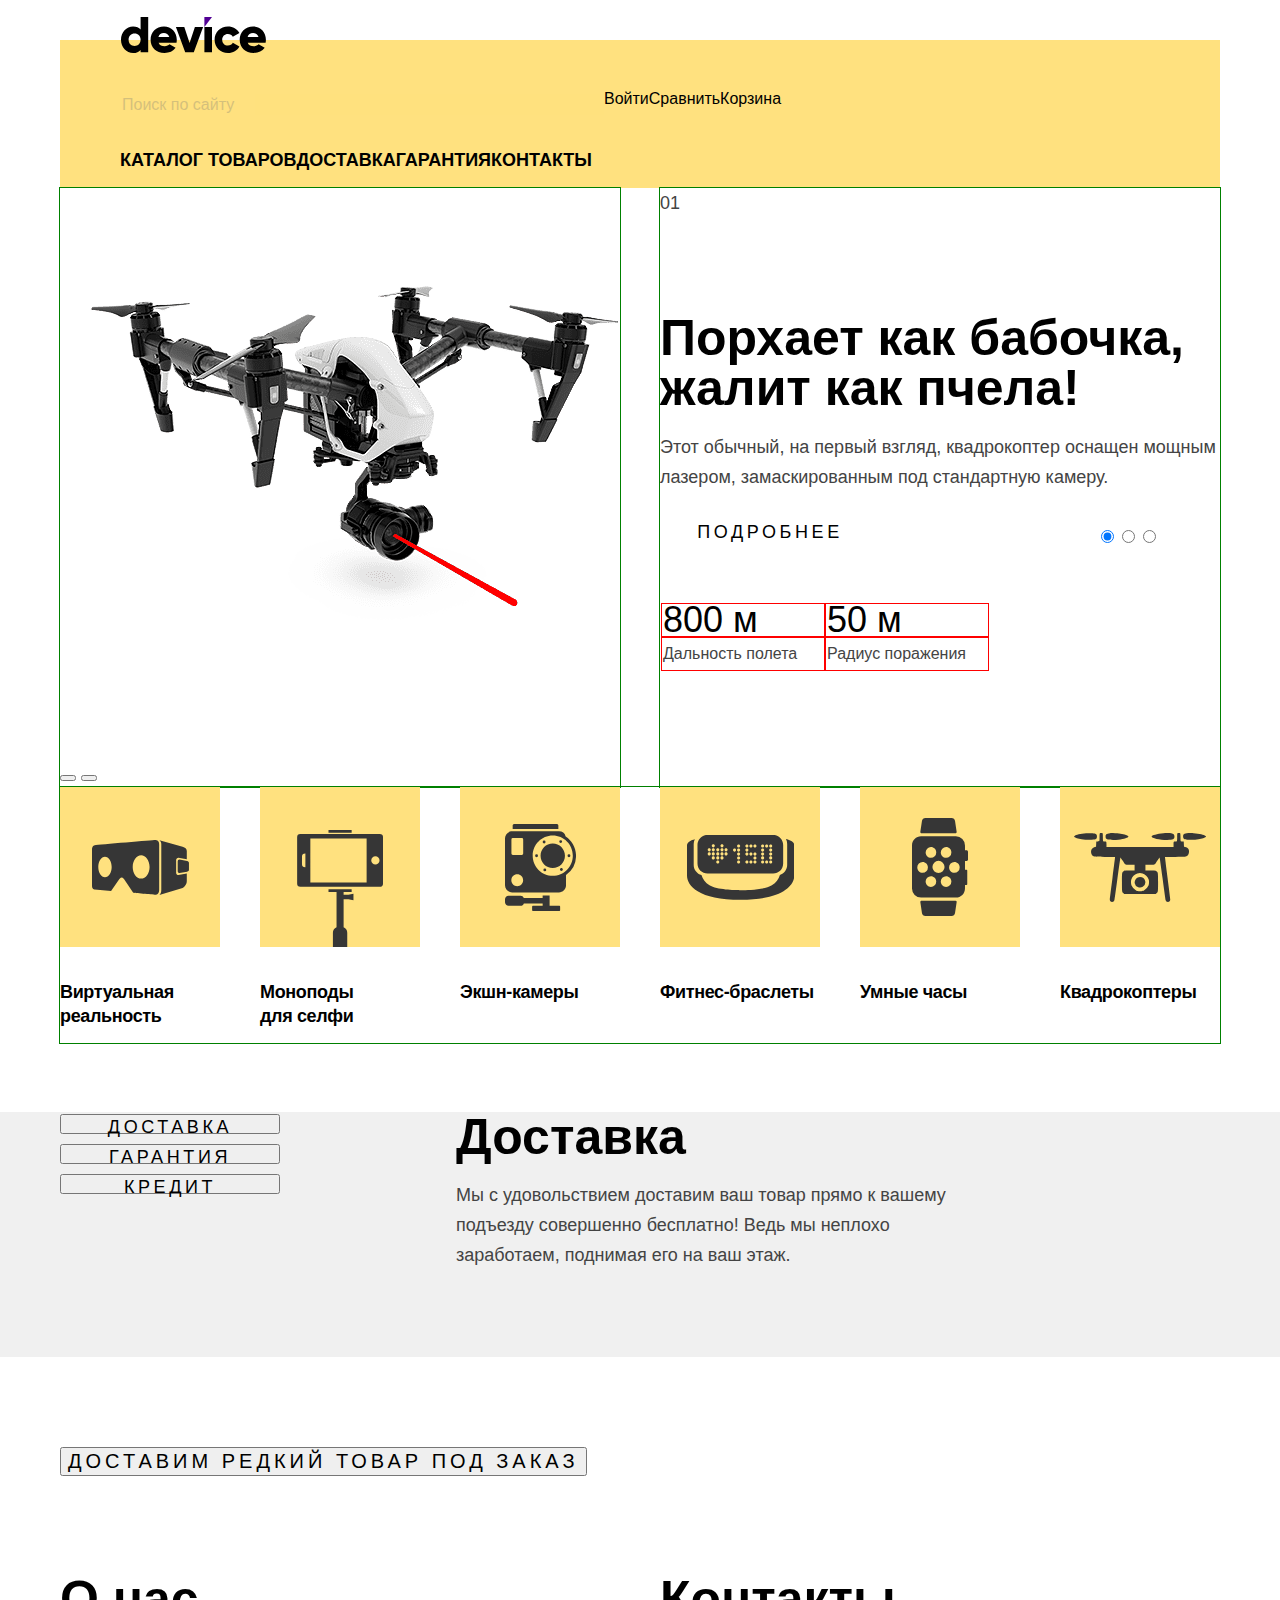
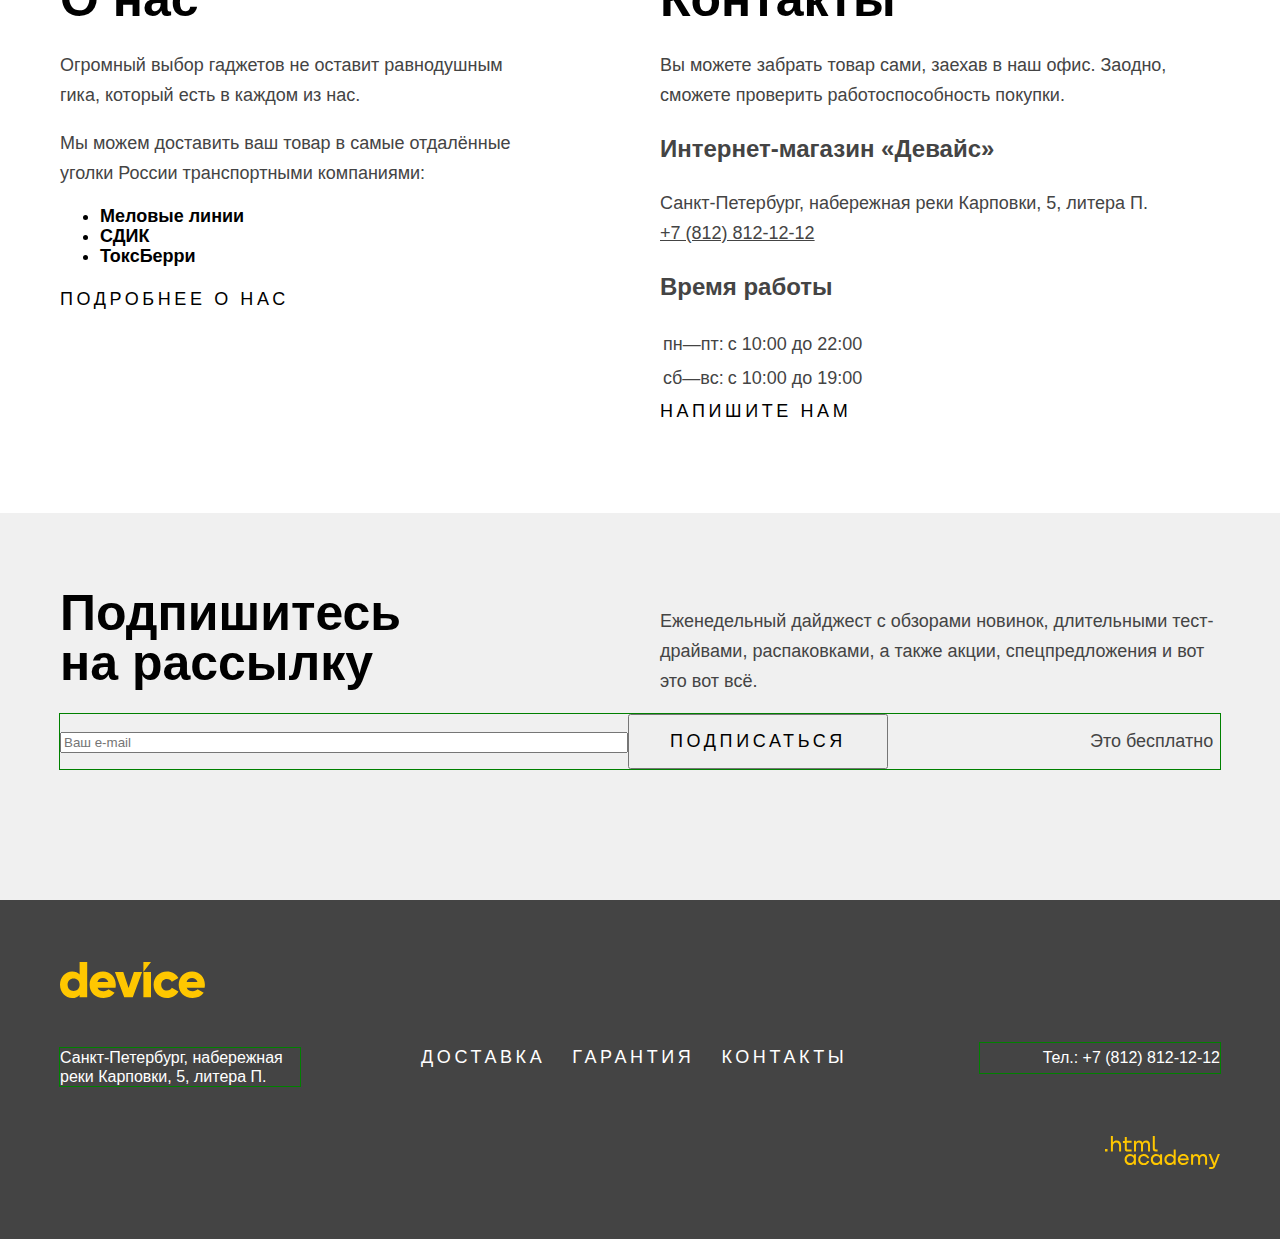
==== index.html @ 65a70bff "Сетка для страницы каталога" ====
<!DOCTYPE html>
<html lang="ru">

<head>
  <meta charset="utf-8">
  <title>Интернет-магазин гаджетов "Девайс"</title>
  <link rel="stylesheet" href="styles/styles.css">
</head>

<body>

  <!-- Хедер -->

  <header class="page-header">
    <a class="header-logo" href="#">
      <img src="img/logo.svg" width="145" height="36" alt="Логотип интернет-магазина Девайс">
    </a>
    <nav class="navigation">
      <ul class="user-navigation-list">
        <li class="user-navigation-item">
          <input class="navigation-search" type="text" placeholder="Поиск по сайту">
        </li>
        <li class="user-navigation-item">
          <a class="user-navigation-link" href="#">Войти</a>
        </li>
        <li class="user-navigation-item">
          <a class="user-navigation-link" href="#">Сравнить</a>
        </li>
        <li class="user-navigation-item">
          <a class="user-navigation-link" href="#">Корзина</a>
        </li>
      </ul>

      <ul class="navigation-list">
        <li class="navigation-item">
          <a class="navigation-link" href="#">Каталог товаров</a>
        </li>
        <li class="navigation-item">
          <a class="navigation-link" href="#">Доставка</a>
        </li>
        <li class="navigation-item">
          <a class="navigation-link" href="#">Гарантия</a>
        </li>
        <li class="navigation-item">
          <a class="navigation-link" href="#">Контакты</a>
        </li>
      </ul>
    </nav>
  </header>

  <main class="main-container main-index">
    <h1 class="visually-hidden">Интернет-магазин гаджетов "Девайс"</h1>

    <!-- Слайдер -->

    <section class="slider">
      <h2 class="visually-hidden">Слайдер</h2>


        <ol class="slider-list">
          <li class="slider-item">
            <div class="slider-card">
              <img class="slider-img" src="img/slider-1.png" width="560" height="560" alt="Фотография квадрокоптера">
              <button class="slider-button slider-prev" type="button">
                <span class="visually-hidden">Предыдущее фото</span>
              </button>
              <button class="slider-button slider-next" type="button">
                <span class="visually-hidden">Следующее фото</span>
              </button>
            </div>

            <div class="slider-description">
              <span>01</span>
              <h2 class="title slider-title">Порхает как бабочка, жалит как пчела!</h2>
              <p class="slider-text">Этот обычный, на первый взгляд, квадрокоптер оснащен мощным лазером, замаскированным
                под стандартную камеру.</p>

              <div class="slider-description-btn">
                <a class="button btn-slider" href="#">Подробнее</a>

                <ol class="slider-pagination">
                  <li class="slider-pagination-item">
                    <input type="radio" id="slider-1" name="active-slider" checked>
                  </li>
                  <li class="slider-pagination-item">
                    <input type="radio" id="slider-2" name="active-slider">
                  </li>
                  <li class="slider-pagination-item">
                    <input type="radio" id="slider=3" name="active-slider">
                  </li>
                </ol>

              </div>

              <table class="slider-table-feature">
                <tr>
                  <td class="table-value">800 м</td>
                  <td class="table-value">50 м</td>
                </tr>
                <tr>
                  <td class="table-description">Дальность полета</td>
                  <td class="table-description">Радиус поражения</td>
                </tr>
              </table>
          </div>
          </li>

          <li class="slider-item"></li>
          <li class="slider-item"></li>
        </ol>

    </section>

    <!-- Каталог -->

    <section class="category">
      <h2 class="visually-hidden">Каталог товаров</h2>

      <ul class="category-list">
        <li class="category-item">
          <a class="category-link" href="#">
            <div class="category-wrapper">
              <img class="category-img" src="img/category/virtual-reality.svg" width="97" height="55" alt="Иконка очков виртуальной реальности">
            </div>
            <h2 class="category-title">Виртуальная реальность</h2>
          </a>
        </li>
        <li class="category-item">
          <a class="category-link" href="catalog.html">
            <div class="category-wrapper category-wrapper-end">
              <img class="category-img" src="img/category/monopod.svg"  width="86" height="117" alt="Иконка монопода для селфи">
            </div>
            <h2 class="category-title">Моноподы<br>
              для селфи</h2>
          </a>
        </li>
        <li class="category-item">
          <a class="category-link" href="#">
            <div class="category-wrapper">
              <img class="category-img" src="img/category/action-camera.svg" width="71" height="87" alt="Иконка экшн-камеры">
            </div>
            <h2 class="category-title">Экшн-камеры</h2>
          </a>
        </li>
        <li class="category-item">
          <a class="category-link" href="#">
            <div class="category-wrapper">
              <img class="category-img" src="img/category/fitness-bracelet.svg" width="107" height="65" alt="Иконка фитнес-браслета">
            </div>
            <h2 class="category-title">Фитнес-браслеты</h2>
          </a>
        </li>
        <li class="category-item">
          <a class="category-link" href="#">
            <div class="category-wrapper">
              <img class="category-img" src="img/category/watch.svg" width="56" height="98" alt="Иконка смарт-часов">
            </div>
            <h2 class="category-title">Умные часы</h2>
          </a>
        </li>
        <li class="category-item">
          <a class="category-link" href="#">
            <div class="category-wrapper">
              <img class="category-img" src="img/category/kvadrokopter.svg" width="132" height="69" alt="Иконка квадрокоптера">
            </div>
            <h2 class="category-title">Квадрокоптеры</h2>
          </a>
        </li>
      </ul>

    </section>

    <!-- Сервисы -->

    <section class="service">
      <h2 class="visually-hidden">Сервисы</h2>
      <div class="service-container">

        <ul class="service-list">
          <li class="service-item">
            <button class="button btn-service" type="button">Доставка</button>
          </li>
          <li class="service-item">
            <button class="button btn-service" type="button">Гарантия</button>
          </li>
          <li class="service-item">
            <button class="button btn-service" type="button">Кредит</button>
          </li>
        </ul>

        <ol class="service-content">
          <li class="service-content-item">
            <h2 class="title service-title">Доставка</h2>
            <p>Мы с удовольствием доставим ваш товар прямо
              к вашему подъезду совершенно бесплатно! Ведь
              мы неплохо заработаем, поднимая его на ваш этаж.
            </p>
          </li>
          <li class="service-content-item"></li>
          <li class="service-content-item"></li>
        </ol>
      </div>
    </section>

    <!-- Модальное окно -->

    <div class="modal">
      <button class="button-modal" type="button">Доставим редкий товар под заказ</button>
    </div>

    <!-- О компании -->

    <div class="about">

        <section class="about-company">
          <h2 class="title company-title">О нас</h2>
          <p>Огромный выбор гаджетов не оставит равнодушным гика, который есть в каждом из нас.</p>
          <p>Мы можем доставить ваш товар в самые отдалённые уголки России транспортными компаниями:</p>
          <ul class="transport-list">
            <li class="transport-item">Меловые линии</li>
            <li class="transport-item">СДИК</li>
            <li class="transport-item">ТоксБерри</li>
          </ul>
          <a class="button btn-about" href="#">Подробнее о нас</a>
        </section>

        <section class="contacts">
          <h2 class="title title-contacts">Контакты</h2>
          <p>Вы можете забрать товар сами, заехав в наш офис. Заодно, сможете проверить работоспособность покупки. </p>
          <h3 class="contacts-title">Интернет-магазин «Девайс»</h3>
          <address class="contacts-address">
            <p class="contacts-address-text">Санкт-Петербург, набережная реки Карповки, 5, литера П.</p>
            <a class="contacts-phone" href="tel:78128121212">+7 (812) 812-12-12</a>
          </address>
          <h3 class="contacts-title">Время работы</h3>
          <table class="contacts-schedule">
            <tr>
              <td class="contacts-schedule-item">пн—пт:</td>
              <td class="contacts-schedule-item">с 10:00 до 22:00</td>
            </tr>
            <tr>
              <td class="contacts-schedule-item">сб—вс:</td>
              <td class="contacts-schedule-item">с 10:00 до 19:00</td>
            </tr>
          </table>
          <a class="button btn-feedback" href="#">Напишите нам</a>
        </section>

    </div>

    <!-- Рассылка -->

    <section class="newsletter">
      <div class="newsletter-container">
        <div class="newsletter-wrapper">
          <h2 class="newsletter-item title">Подпишитесь<br> на рассылку</h2>
          <p class="newsletter-item">Еженедельный дайджест с обзорами новинок, длительными тест-драйвами, распаковками, а также акции,
            спецпредложения и вот это вот всё.</p>
        </div>
        <form class="newsletter-form" action="https://echo.htmlacademy.ru/" method="post">
            <label class="visually-hidden" for="newsletter-email">Email</label>
            <input class="field" placeholder="Ваш e-mail" type="email" name="newsletter-email" id="newsletter-email"
              required>
            <button class="button newsletter-button" type="submit">Подписаться</button>

          <span class="newsletter-free">Это бесплатно</span>
        </form>
      </div>
    </section>

  </main>

    <!-- Футер -->

  <footer class="page-footer">

    <div class="page-footer-container">

      <a class="footer-logo" href="#">
        <img src="img/logo-footer.svg" width="145" height="36" alt="Логотип интернет-магазина Девайс">
      </a>

      <section class="footer-contacts">
        <address class="footer-address">
          <p class="contacts-address-text">Санкт-Петербург, набережная реки Карповки, 5, литера П.</p>
        </address>

        <ul class="footer-nav">
          <li class="footer-nav-item">
            <a class="footer-nav-link" href="#">Доставка</a>
          </li>
          <li class="footer-nav-item">
            <a class="footer-nav-link" href="#">Гарантия</a>
          </li>
          <li class="footer-nav-item">
            <a class="footer-nav-link" href="#">Контакты</a>
          </li>
        </ul>

        <div class="footer-address">
          <a class="footer-phone" href="tel:78128121212">Тел.: +7 (812) 812-12-12</a>
        </div>
      </section>

      <div class="footer-wrapper">
        <section class="footer-social">
          <ul class="footer-social-list">
            <li class="footer-social-item">
              <a class="button" href="https://www.facebook.com/htmlacademy">
                <span class="visually-hidden">Фейсбук</span>
              </a>
            </li>
            <li class="footer-social-item">
              <a class="button" href="https://www.instagram.com/htmlacademy/">
                <span class="visually-hidden">Инстаграм</span>
              </a>
            </li>
            <li class="footer-social-item">
              <a class="button" href="https://twitter.com/htmlacademy_ru">
                <span class="visually-hidden">Твиттер</span>
              </a>
            </li>
          </ul>
        </section>

        <a class="footer-academy" href="https://htmlacademy.ru/">
          <img src="img/academy.svg" width="115" height="33" alt="Логотип Академии">
        </a>
      </div>

    </div>

  </footer>

</body>

</html>
---- styles/styles.css ----
@font-face {
  font-family: "Rubik";
  font-style: normal;
  font-weight: 400;
  src: url("/fonts/rubik/rubik-400.woff2") format("woff2");
  font-display: swap;
}

@font-face {
  font-family: "Rubik";
  font-style: normal;
  font-weight: 700;
  src: url("/fonts/rubik/rubik-700.woff2") format("woff2");
  font-display: swap;
}

@font-face {
  font-family: "Rubik";
  font-style: normal;
  font-weight: 800;
  src: url("/fonts/rubik/rubik-800.woff2") format("woff2");
  font-display: swap;
}

@font-face {
  font-family: "Raleway";
  font-style: normal;
  font-weight: 800;
  src: url("/fonts/raleway/raleway-800.woff2") format("woff2");
  font-display: swap;
}


html {
  height: 100%;
}

body{
  display: flex;
  flex-direction: column;
  min-height: 100%;
  margin: 0;
  font-family: "Rubik", "Arial", sans-serif;
  font-size: 18px;
  line-height: 30px;
  color: #444444;
  background-color: #ffffff;
}

.visually-hidden {
  position: absolute;
  width: 1px;
  height: 1px;
  margin: -1px;
  padding: 0;
  overflow: hidden;
  border: 0;
  clip: rect(0 0 0 0)
}

/* li:not(.transport-item) {
  list-style-type: none;
} */

/* Хедер */

.page-header {
  width: 1160px;
  margin: 0 auto;
  margin-top: 40px;
  color: #000000;
  background-color: #ffe17f;
}

.header-logo {
  display: block;
  position: absolute;
  top: 17px;
  margin-left: 61px;
}

.user-navigation-list {
  display: flex;
  margin: 49px 59px 29px 60px;
  margin-bottom: 29px;
  padding: 0;
  list-style-type: none;
}

.navigation-search {
  min-width: 480px;
  font-size: 16px;
  line-height: 19px;
  color: #000000;
  opacity: 0.3;
  background-color: #ffe17f;
  border: none;

}

.user-navigation-item {
  padding: 0;
}

.user-navigation-link {
  display: block;
  font-size: 16px;
  line-height: 19px;
  text-align: center;
  color: inherit;
  text-decoration: none;
}

.navigation-list {
  display: flex;
  margin: 0 59px 17px 60px;
  padding: 0;
  padding-top: 2px;

  list-style-type: none;
}

.navigation-link {
  display: block;
  font-family: "Raleway", sans-serif;
  font-weight: 800;
  line-height: 21px;
  color: inherit;
  text-decoration: none;
  text-transform: uppercase;
}

/*  Main */

.main-container {
  flex-grow: 1;
}

.title {
  margin: 0;
  font-family: "Raleway", sans-serif;
  font-size: 50px;
  line-height: 50px;
  color: #000000;
}

/* Button */

.button {
  width: 220px;
  height: 20px;
  font-family: "Raleway", sans-serif;
  font-size: 18px;
  line-height: 21px;
  text-align: center;
  letter-spacing: 0.2em;
  color: #000000;
  text-transform: uppercase;
  text-decoration: none;
}

/*  Слайдер */

.newsletter-container,
.modal,
.category,
.slider {
  width: 1160px;
  margin: 0 auto;
}

.slider-list {
  margin: 0;
  padding: 0;
}

.slider-item {
  display: flex;
  margin: 0;
  padding: 0;
}

.slider-card {
  width: 560px;
  outline: 1px solid green;
}

.slider-description {
  width: 560;
  margin-left: 40px;
  outline: 1px solid green;
}

.slider-title {
  margin-top: 95px;
  margin-bottom: 19px;
}

.slider-text {
  margin-bottom: 30px;
}

.slider-description-btn {
  display: flex;
  justify-content: space-between;
}

.slider-pagination {
  display: flex;
  list-style-type: none;
  margin-right: 61px;
  margin-bottom: 50px;
}

.table-value {
  width: 160px;

  font-size: 36px;
  color: #000000;
  outline: 1px solid red;
}

.table-description {
  width: 160px;

  font-size: 16px;
  outline: 1px solid red;
}

/* Каталог */

.category {
  margin-bottom: 69px;
}

.category-list {
  display: flex;
  justify-content: space-between;
  margin: 0;
  padding: 0;
  list-style-type: none;
  outline: 1px solid green;
}

.category-item {
  width: 160px;
}

.category-link {
  text-decoration: none;
}

.category-wrapper {
  display: flex;
  justify-content: center;
  align-items: center;
  margin-bottom: 33px;
  width: 160px;
  height: 160px;
  background-color: #ffe17f;
}

.category-wrapper-end {
  align-items: flex-end;
}

.category-title {
  font-family: "Raleway", sans-serif;
  font-size: 18px;
  line-height: 24px;
  letter-spacing: -0.02em;
  color: #000000;
}

/* Сервисы */

.service {
  margin-bottom: 90px;
  padding-bottom: 69px;
  background-color: #f0f0f0;
}

.service-container {
  display: flex;
  width: 1160px;
  margin: 0 auto;
}

.service-list {
  margin: 0;
  padding: 0;
  width: 280px;
  list-style-type: none;
}

.service-content {
  margin: 0;
  padding: 0;
  max-width: 500px;
  list-style-type: none;
}

.service-title {
  margin: 0;
  margin-bottom: 14px;
}

.service-content-item {
  margin: 0;
  width: 497px;
  padding-left: 116px;
}

/* Модальное окно */

.modal {
  margin-bottom: 97px;
}

.button-modal {
  font-family: "Raleway", sans-serif;
  font-size: 20px;
  line-height: 23px;
  text-align: center;
  letter-spacing: 0.2em;
  color: #000000;
  text-transform: uppercase;
}

/* О компании */

.about {
  display: flex;
  flex-wrap: wrap;
  width: 1160px;
  margin: 0 auto;
  margin-bottom: 87px;
}

.about-company {
  padding-right: 80px;
  width: 560px;
  box-sizing: border-box;
}

.company-title {
  margin: 0;
  margin-bottom: 26px;
}

.transport-item {
  font-weight: 700;
  line-height: 20px;
  color: #000000;
}

.contacts {
  width: 560px;
  margin-left: auto;
  padding-right: 45px;
  box-sizing: border-box;
}

.title-contacts {
  margin: 0;
  margin-bottom: 26px;
}

.contacts-title {
  font-weight: bold;
  font-size: 24px;
}

.contacts-address {
  font-style: normal;
}

.contacts-phone {
  color: inherit;
}

/* Рассылка  */

.newsletter {
  margin: 0;
  padding: 75px 0 131px;
  background-color: #f0f0f0;
}

.newsletter-wrapper {
  display: flex;
  justify-content: space-between;
}

.newsletter-item {
  width: 560px;
}

.newsletter-form {
  display: flex;
  align-items: baseline;

  outline: 1px solid green;
}

.field {
  width: 560px;
}

.newsletter-button {
  width: 260px;
  height: 55px;
}

.newsletter-free {
  width: 130px;
  margin-left: auto;
}


/* Футер */

.page-footer {
  color: #ffffff;
  background-color: #444444;
}

.page-footer-container {
  width: 1160px;
  margin: 0 auto;
  padding: 62px 0 61px;
}

.footer-logo {
  display: block;
  margin-bottom: 35px ;
}

.footer-contacts {
  display: flex;
  justify-content: space-between;
  align-items: baseline;
  margin-bottom: 50px;
}

.footer-address {
  width: 240px;
  font-style: normal;
  font-size: 16px;
  line-height: 19px;
  outline: 1px solid green;
}

.contacts-address-text {
  margin: 0;
}

.footer-address:last-child {
  text-align: end;
}

.footer-nav {
  display: flex;
  flex-wrap: wrap;
  justify-content: flex-start;
  margin: 0;
  padding: 0;
  width: 458px;
  list-style-type: none;
}

.footer-nav-item:not(:nth-child(3n)) {
  margin: 0;
  margin-right: 7px;

}

.footer-nav-link {
  padding: 1px 10px;
  font-family: "Raleway", sans-serif;
  font-size: 18px;
  line-height: 21px;
  text-align: center;
  color: inherit;
  letter-spacing: 0.2em;
  text-decoration: none;
  text-transform: uppercase;
}

.footer-phone {
  display: block;
  line-height: 30px;
  color: #ffffff;
  text-decoration: none;
}

.footer-wrapper {
  display: flex;
  justify-content: flex-end;
}

.footer-social-list {
  display: flex;
  list-style-type: none;
}

.footer-academy {
  display: block;
  width: 115px;
  margin-left: 390px;
}


/* Страница каталога */

/* Хедер каталога */

.inner-header {
  width: 1160px;
  margin: 0 auto;
  padding: 37px 60px 49px 60px;
  box-sizing: border-box;
}

.inner-header .title {
  margin-bottom: 14px;
}

.breadcrumbs {
  display: flex;
  justify-content: flex-start;
  margin: 0;
  padding: 0;
  list-style-type: none;
}

.breadcrumbs-link {
  margin-right: 35px;
  font-size: 16px;
  line-height: 19px;
  color: #000000;
  opacity: 0.6;
  text-decoration: none;
}

/* Фильтры */

.catalog-products {
  display: flex;
  width: 1160px;
  margin: 0 auto;
  color: #000000;
}

.catalog-filter {
  width: 328px;
  padding-left: 60px;
  padding-right: 68px;
  outline: 1px solid red;
}

.filter-title {
  font-family: "Raleway", sans-serif;
  font-size: 16px;
  line-height: 19px;
  letter-spacing: 0.2em;
  text-transform: uppercase;
}

.catalog-filter-title {
  font-weight: 700;
  line-height: 20px;
  letter-spacing: -0.02em;
}

.catalog-filter-label {
  font-size: 15px;
  line-height: 18px;
  opacity: 0.3;
}

.control-label {
  font-size: 16px;
  line-height: 19px;
}

.sorting-label {
  font-size: 16px;
  line-height: 19px;
}

/* Сортировка товара */

.catalog-right-column {
  width: 832px;
  outline: 1px solid red;
}

.sorting-title {
  font-family: "Raleway", sans-serif;
  font-size: 16px;
  line-height: 19px;
  letter-spacing: 0.2em;
  text-transform: uppercase;
}

/* Карточка товара */

.product-card-image {
  background-color: #e5e5e5;
}

.product-card-title-link {
  color: inherit;
  text-decoration: none;
}

.product-card-title {
  font-weight: 700;
  line-height: 24px;
  letter-spacing: -0.02em;
}

.product-card-title-price {
  line-height: 21px;
  text-align: right;
  color: #444444;
}

.product-list-show-more {
  font-weight: 800;
  font-size: 16px;
  line-height: 19px;
  letter-spacing: 0.2em;
  text-transform: uppercase;
}

/* Пагинация */

.pagination-link {
  font-size: 16px;
  line-height: 19px;
  color: #444444;
  text-decoration: none;
  opacity: 0.3;
}

.pagination-label{
  letter-spacing: 0.2em;
  color: #000000;
  text-transform: uppercase;
}
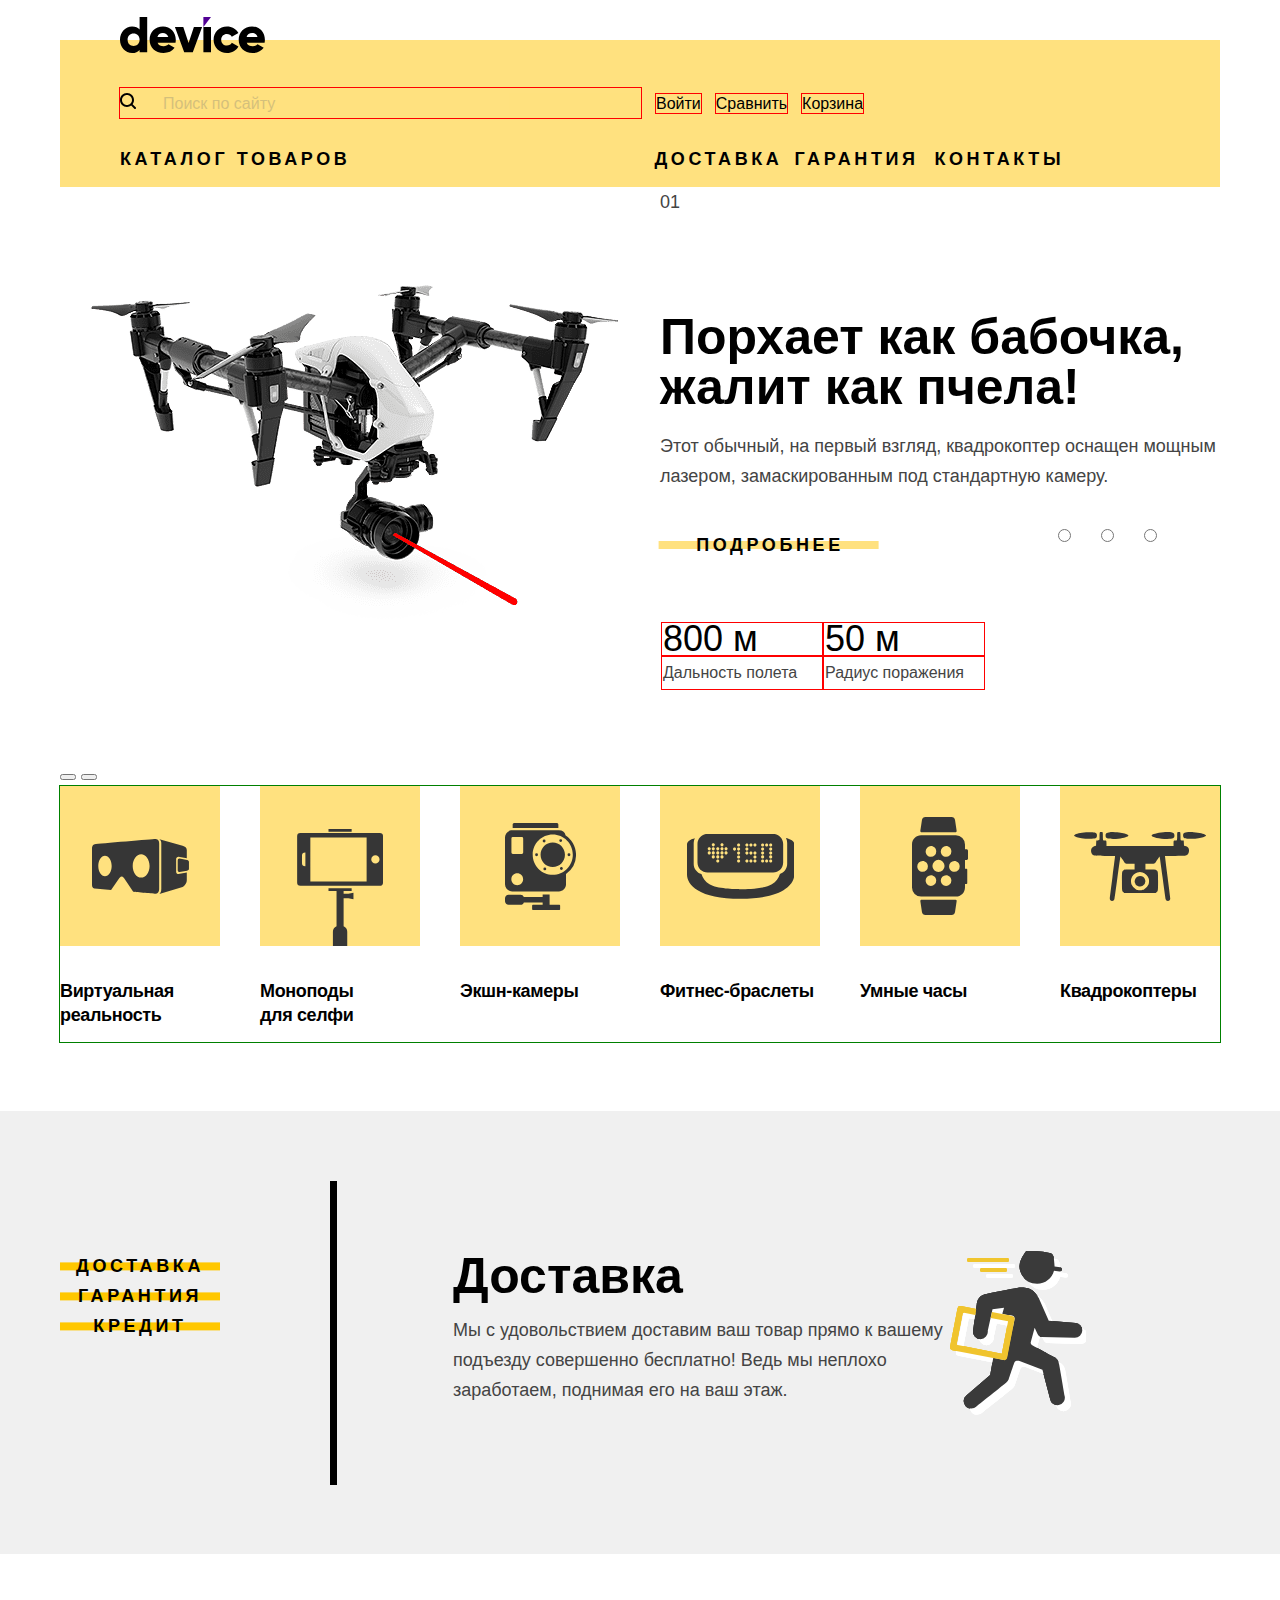
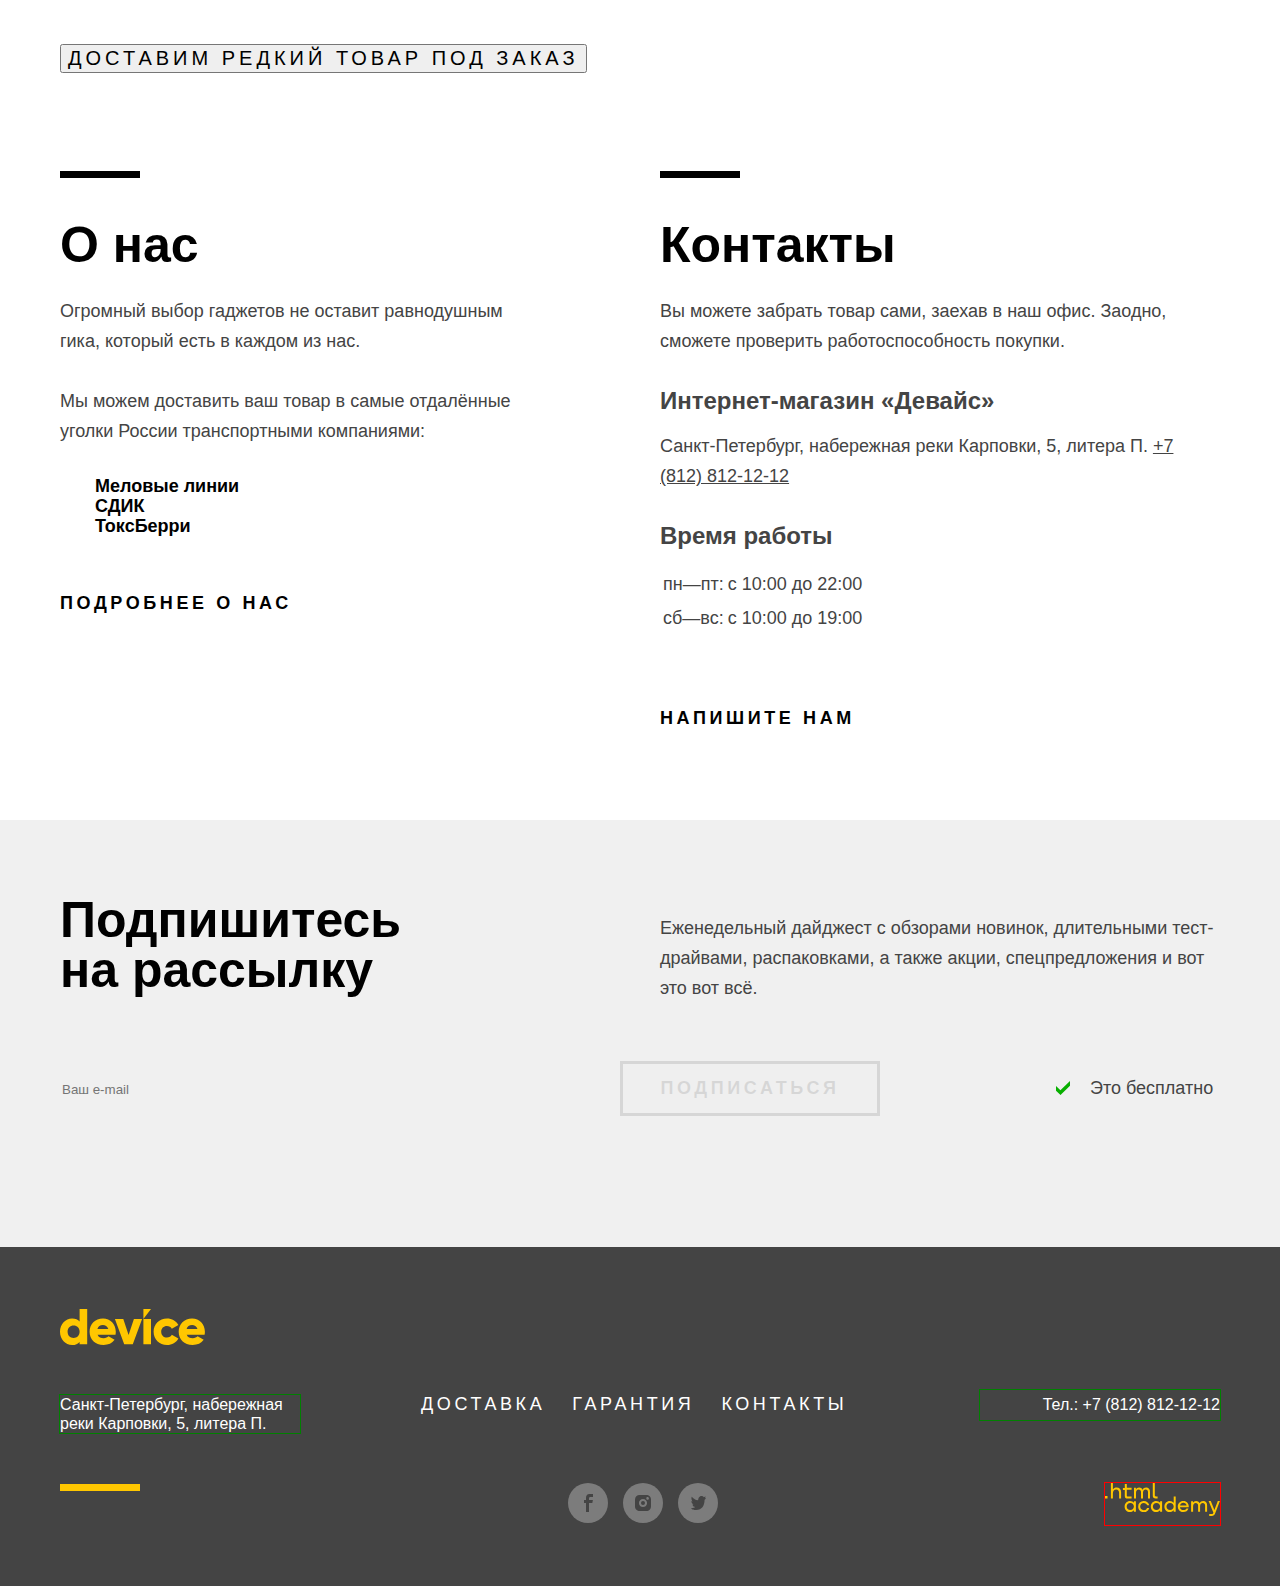
==== commit f1f1b95a: "Микросетки на флексах для всех страниц" ====
--- a/index.html
+++ b/index.html
@@ -18,6 +18,7 @@
     <nav class="navigation">
       <ul class="user-navigation-list">
         <li class="user-navigation-item">
+          <svg class="navigation-icon" aria-hidden="true" focusable="false" width="16" height="16" fill="none" xmlns="http://www.w3.org/2000/svg"><path d="m15.7 14.3-3.1-3.1C13.5 10 14 8.6 14 7c0-3.9-3.1-7-7-7S0 3.1 0 7s3.1 7 7 7c1.6 0 3-.5 4.2-1.4l3.1 3.1c.2.2.4.3.7.3.6 0 1-.4 1-1 0-.2-.1-.5-.3-.7ZM2 7c0-2.8 2.2-5 5-5s5 2.2 5 5-2.2 5-5 5-5-2.2-5-5Z" fill="#000"/></svg>
           <input class="navigation-search" type="text" placeholder="Поиск по сайту">
         </li>
         <li class="user-navigation-item">
@@ -80,7 +81,7 @@
 
                 <ol class="slider-pagination">
                   <li class="slider-pagination-item">
-                    <input type="radio" id="slider-1" name="active-slider" checked>
+                    <input type="radio" id="slider-1" name="active-slider">
                   </li>
                   <li class="slider-pagination-item">
                     <input type="radio" id="slider-2" name="active-slider">
@@ -191,7 +192,7 @@
         <ol class="service-content">
           <li class="service-content-item">
             <h2 class="title service-title">Доставка</h2>
-            <p>Мы с удовольствием доставим ваш товар прямо
+            <p class="service-content-text">Мы с удовольствием доставим ваш товар прямо
               к вашему подъезду совершенно бесплатно! Ведь
               мы неплохо заработаем, поднимая его на ваш этаж.
             </p>
@@ -225,11 +226,11 @@
         </section>
 
         <section class="contacts">
-          <h2 class="title title-contacts">Контакты</h2>
+          <h2 class="title company-title">Контакты</h2>
           <p>Вы можете забрать товар сами, заехав в наш офис. Заодно, сможете проверить работоспособность покупки. </p>
           <h3 class="contacts-title">Интернет-магазин «Девайс»</h3>
           <address class="contacts-address">
-            <p class="contacts-address-text">Санкт-Петербург, набережная реки Карповки, 5, литера П.</p>
+            Санкт-Петербург, набережная реки Карповки, 5, литера П.
             <a class="contacts-phone" href="tel:78128121212">+7 (812) 812-12-12</a>
           </address>
           <h3 class="contacts-title">Время работы</h3>
@@ -306,17 +307,20 @@
         <section class="footer-social">
           <ul class="footer-social-list">
             <li class="footer-social-item">
-              <a class="button" href="https://www.facebook.com/htmlacademy">
+              <a class="button-social" href="https://www.facebook.com/htmlacademy">
+                <svg width="9" height="18" class="footer-social-icon" fill="none" xmlns="http://www.w3.org/2000/svg"><path d="M6.5 3H9V0H5.6C2.8 0 2 1.7 2 4.2V6H0v3h2v9h3V9h3.3l.6-3H5V4.5C5 3.7 5.3 3 6.5 3Z" fill="#444"/></svg>
                 <span class="visually-hidden">Фейсбук</span>
               </a>
             </li>
             <li class="footer-social-item">
-              <a class="button" href="https://www.instagram.com/htmlacademy/">
+              <a class="button-social" href="https://www.instagram.com/htmlacademy/">
+                <svg width="16" height="16" class="footer-social-icon" fill="none" xmlns="http://www.w3.org/2000/svg"><path d="M8 10a2 2 0 1 0 0-4 2 2 0 0 0 0 4Z" fill="#444"/><path d="M14.7 1.3c-.9-.9-2-1.3-3.4-1.3H4.7C1.9 0 0 1.9 0 4.7v6.6c0 1.4.4 2.6 1.4 3.4.9.9 2 1.3 3.3 1.3h6.6c1.4 0 2.6-.4 3.4-1.3.8-.9 1.3-2 1.3-3.4V4.7c0-1.4-.4-2.6-1.3-3.4ZM8 12.1c-2.2 0-4.1-1.8-4.1-4.1S5.8 3.9 8 3.9c2.2 0 4.1 1.8 4.1 4.1s-1.9 4.1-4.1 4.1Zm4.6-7.4c-.7 0-1.3-.5-1.3-1.3s.5-1.3 1.3-1.3c.7 0 1.3.6 1.3 1.3 0 .7-.6 1.3-1.3 1.3Z" fill="#444"/></svg>
                 <span class="visually-hidden">Инстаграм</span>
               </a>
             </li>
             <li class="footer-social-item">
-              <a class="button" href="https://twitter.com/htmlacademy_ru">
+              <a class="button-social" href="https://twitter.com/htmlacademy_ru">
+                <svg width="15" height="14" class="footer-social-icon" fill="none" xmlns="http://www.w3.org/2000/svg"><path d="M9.7.1c1.5-.5 2.6.3 3.2 1.1.5-.2 1.1-.4 1.7-.6 0 .8-.5 1.4-.8 1.6.7.2 1.2-.4 1.2-.4-.1.9-.9 1.7-1.4 1.9-.2 6.3-2.8 10.4-8.9 10.3h-.4C4 14 .6 13.6 0 12.2c2 .2 3.4-.4 4.1-1.1-.8-.3-2.4-.4-2.6-2.8.3.2.5.3 1.1.2C1.5 7.7.3 7 .4 5c.3.3.9.5 1.2.4C1 5.2-.2 2.3.8.8c1.6 1.7 3.3 3.4 6.3 3.5.2-2.1 1-3.5 2.6-4.2Z" fill="#444"/></svg>
                 <span class="visually-hidden">Твиттер</span>
               </a>
             </li>
--- a/styles/styles.css
+++ b/styles/styles.css
@@ -30,6 +30,9 @@
   font-display: swap;
 }
 
+* {
+  box-sizing: border-box;
+}
 
 html {
   height: 100%;
@@ -76,30 +79,46 @@
   display: block;
   position: absolute;
   top: 17px;
-  margin-left: 61px;
+  margin-left: 60px;
 }
 
 .user-navigation-list {
   display: flex;
-  margin: 49px 59px 29px 60px;
-  margin-bottom: 29px;
-  padding: 0;
-  list-style-type: none;
+  align-items: center;
+  margin: 48px 59px 29px 60px;
+  padding: 0;
+  list-style-type: none;
+  box-sizing: border-box;
 }
 
 .navigation-search {
-  min-width: 480px;
+  width: 480px;
+  margin-left: 20px;
   font-size: 16px;
   line-height: 19px;
   color: #000000;
   opacity: 0.3;
   background-color: #ffe17f;
   border: none;
-
-}
+}
+
+.navigation-search:hover {
+  opacity: 0.6;
+}
+
+.navigation-search:focus {
+  padding: 10px 15px 10px 45px;
+  border: 2px solid #AF4FFF;
+  border-radius: 20px;
+  outline: none;
+}
+
 
 .user-navigation-item {
-  padding: 0;
+  margin-right: 15px;
+  padding: 0;
+
+  outline: 1px solid red;
 }
 
 .user-navigation-link {
@@ -111,20 +130,39 @@
   text-decoration: none;
 }
 
+.user-navigation-link:hover {
+  opacity: 0.6;
+}
+
+.user-navigation-link:focus {
+  padding: 10px 15px 10px 45px;
+  border: 2px solid #AF4FFF;
+  border-radius: 20px;
+  outline: none;
+}
+
+
 .navigation-list {
   display: flex;
+  flex-wrap: wrap;
   margin: 0 59px 17px 60px;
   padding: 0;
   padding-top: 2px;
-
-  list-style-type: none;
+  list-style-type: none;
+}
+
+.navigation-item:first-child {
+  margin-right: 304px;
 }
 
 .navigation-link {
   display: block;
+  min-width: 140px;
   font-family: "Raleway", sans-serif;
   font-weight: 800;
+  font-size: 18px;
   line-height: 21px;
+  letter-spacing: 0.2em;
   color: inherit;
   text-decoration: none;
   text-transform: uppercase;
@@ -139,6 +177,8 @@
 .title {
   margin: 0;
   font-family: "Raleway", sans-serif;
+  font-style: normal;
+  font-weight: 800;
   font-size: 50px;
   line-height: 50px;
   color: #000000;
@@ -147,14 +187,14 @@
 /* Button */
 
 .button {
-  width: 220px;
-  height: 20px;
   font-family: "Raleway", sans-serif;
+  font-weight: 800;
   font-size: 18px;
   line-height: 21px;
   text-align: center;
   letter-spacing: 0.2em;
   color: #000000;
+  border: none;
   text-transform: uppercase;
   text-decoration: none;
 }
@@ -182,34 +222,59 @@
 
 .slider-card {
   width: 560px;
-  outline: 1px solid green;
 }
 
 .slider-description {
   width: 560;
   margin-left: 40px;
-  outline: 1px solid green;
 }
 
 .slider-title {
-  margin-top: 95px;
-  margin-bottom: 19px;
+  margin: 95px 0 19px ;
 }
 
 .slider-text {
   margin-bottom: 30px;
 }
 
+.btn-slider {
+  display: block;
+  width: 220px;
+  height: 50px;
+  /* margin-right: 200px; */
+  padding-top: 14px;
+  padding-bottom: 16px;
+  text-align: center;
+  box-sizing: border-box;
+}
+
+.btn-slider::before {
+  content: "";
+  position: absolute;
+  width: 220px;
+  height: 8px;
+  transform: translateX(-17%) translateY(6px);
+  background: #ffe17f;
+  z-index: -1;
+}
+
 .slider-description-btn {
   display: flex;
   justify-content: space-between;
+  margin-bottom: 50px;
 }
 
 .slider-pagination {
   display: flex;
-  list-style-type: none;
-  margin-right: 61px;
-  margin-bottom: 50px;
+  justify-content: center;
+  margin: 0;
+  margin-right: 60px;
+  padding: 0;
+  list-style-type: none;
+}
+
+.slider-pagination-item:not(:last-child) {
+  margin-right: 22px;
 }
 
 .table-value {
@@ -276,6 +341,7 @@
 
 .service {
   margin-bottom: 90px;
+  padding: 70px 0;
   padding-bottom: 69px;
   background-color: #f0f0f0;
 }
@@ -289,14 +355,46 @@
 .service-list {
   margin: 0;
   padding: 0;
-  width: 280px;
-  list-style-type: none;
+  padding-top: 70px;
+  padding-bottom: 80px;
+  width: 277px;
+  border-right: 7px solid #000000;
+  list-style-type: none;
+}
+
+.service-item {
+  position: relative;
+  z-index: 0;
+}
+
+.btn-service {
+  width: 160px;
+  height: 20px;
+  border: none;
+  background-color: transparent;
+}
+
+.btn-service::before {
+  content: "";
+  position: absolute;
+  transform: translateY(80%);
+  left: 0;
+  width: 160px;
+  height: 8px;
+  background-color: #ffc700;
+  z-index: -1;
+}
+
+.btn-service:active {
+  background-color: #ffc700;
 }
 
 .service-content {
-  margin: 0;
-  padding: 0;
-  max-width: 500px;
+  position: relative;
+  margin: 0;
+  padding: 0;
+  padding-top: 70px;
+  padding-bottom: 80px;
   list-style-type: none;
 }
 
@@ -307,8 +405,24 @@
 
 .service-content-item {
   margin: 0;
+  margin-left: 116px;
+}
+
+.service-content-text {
   width: 497px;
-  padding-left: 116px;
+  margin: 0;
+}
+
+.service-content-item::after {
+  content: "";
+  position: absolute;
+  top: 70px;
+  right: -136px;
+
+  width: 136px;
+  height: 164px;
+
+  background-image: url(/img/tab-delivery.svg);
 }
 
 /* Модальное окно */
@@ -337,7 +451,15 @@
   margin-bottom: 87px;
 }
 
+.about p {
+  margin: 0;
+  margin-bottom: 30px;
+  padding: 0;
+
+}
+
 .about-company {
+  position: relative;
   padding-right: 80px;
   width: 560px;
   box-sizing: border-box;
@@ -346,32 +468,50 @@
 .company-title {
   margin: 0;
   margin-bottom: 26px;
+  padding-top: 49px;
+}
+
+.company-title::before {
+  content: "";
+  position: absolute;
+  top: 0;
+  left: 0;
+  width: 80px;
+  height: 7px;
+  background-color: #000000;
+}
+
+.transport-list {
+  margin: 0;
+  margin-bottom: 52px;
+  padding: 0;
+  color: #000000;
 }
 
 .transport-item {
   font-weight: 700;
   line-height: 20px;
-  color: #000000;
+  padding-left: 35px;
+  list-style-type: none;
 }
 
 .contacts {
+  position: relative;
   width: 560px;
   margin-left: auto;
   padding-right: 45px;
   box-sizing: border-box;
 }
 
-.title-contacts {
-  margin: 0;
-  margin-bottom: 26px;
-}
-
 .contacts-title {
-  font-weight: bold;
+  font-weight: 700;
   font-size: 24px;
+  margin-bottom: 15px;
 }
 
 .contacts-address {
+  margin: 0;
+  margin-bottom: 30px;
   font-style: normal;
 }
 
@@ -379,6 +519,10 @@
   color: inherit;
 }
 
+.contacts-schedule {
+  margin-bottom: 67px;
+}
+
 /* Рассылка  */
 
 .newsletter {
@@ -390,6 +534,7 @@
 .newsletter-wrapper {
   display: flex;
   justify-content: space-between;
+  margin-bottom: 40px;
 }
 
 .newsletter-item {
@@ -397,26 +542,42 @@
 }
 
 .newsletter-form {
+  position: relative;
   display: flex;
   align-items: baseline;
-
-  outline: 1px solid green;
 }
 
 .field {
   width: 560px;
+  height: 50px;
+  padding-right: 40px;
+  border: none;
+  background-color: transparent;
 }
 
 .newsletter-button {
   width: 260px;
   height: 55px;
+  text-align: center;
+  opacity: 0.1;
+  border: 3px solid #000000;
 }
 
 .newsletter-free {
-  width: 130px;
+  width: 165px;
   margin-left: auto;
-}
-
+  padding-left: 35px;
+}
+
+.newsletter-free::before {
+  content: "";
+  position: absolute;
+  top: 20px;
+  right: 150px;
+  width: 14px;
+  height: 14px;
+  background-image: url(/img/tick-big.svg);
+}
 
 /* Футер */
 
@@ -426,6 +587,7 @@
 }
 
 .page-footer-container {
+  position: relative;
   width: 1160px;
   margin: 0 auto;
   padding: 62px 0 61px;
@@ -496,18 +658,50 @@
 
 .footer-wrapper {
   display: flex;
-  justify-content: flex-end;
+}
+
+.footer-wrapper::before {
+  content: "";
+  position: absolute;
+  top: 70%;
+  width: 80px;
+  height: 7px;
+  background-color: #ffc700;
 }
 
 .footer-social-list {
-  display: flex;
-  list-style-type: none;
+
+  display: flex;
+  flex-wrap: wrap;
+  margin: 0;
+  padding: 0;
+  margin-left: 508px;
+  list-style-type: none;
+}
+
+.footer-social-item {
+  position: relative;
+  width: 40px;
+  height: 40px;
+  margin-right: 15px;
+  background: rgba(255, 255, 255, 0.3);
+  border-radius: 50%;
+}
+
+.footer-social-icon {
+  position: absolute;
+  top: 0;
+  bottom: 0;
+  right: 0;
+  left: 0;
+  margin: auto;
 }
 
 .footer-academy {
   display: block;
   width: 115px;
-  margin-left: 390px;
+  margin-left: auto;
+  outline: 1px solid red;
 }
 
 
@@ -534,8 +728,27 @@
   list-style-type: none;
 }
 
+.breadcrumbs-item {
+  position: relative;
+  margin-right: 36px;
+}
+
+.breadcrumbs-item::after {
+  content: "";
+  position: absolute;
+  top: 13px;
+  right: -20px;
+  width: 4px;
+  height: 7px;
+  background-image: url(/img/nav-arrow.svg);
+  opacity: 0.2;
+}
+
+.breadcrumbs-item:last-child::after {
+  content: none;
+}
+
 .breadcrumbs-link {
-  margin-right: 35px;
   font-size: 16px;
   line-height: 19px;
   color: #000000;
@@ -556,15 +769,24 @@
   width: 328px;
   padding-left: 60px;
   padding-right: 68px;
+  background-color: #ebebeb;
   outline: 1px solid red;
 }
 
 .filter-title {
+  margin: 0;
+  margin-bottom: 83px;
+  margin-left: -60px;
+  padding: 25px 0 25px 60px;
+  width: 328px;
   font-family: "Raleway", sans-serif;
   font-size: 16px;
   line-height: 19px;
   letter-spacing: 0.2em;
   text-transform: uppercase;
+  background-color: #dcdcdc;
+
+  outline: 1px solid lawngreen;
 }
 
 .catalog-filter-title {
@@ -573,6 +795,12 @@
   letter-spacing: -0.02em;
 }
 
+.catalog-filter-list {
+  margin: 0;
+  padding: 0;
+  list-style-type: none;
+}
+
 .catalog-filter-label {
   font-size: 15px;
   line-height: 18px;
@@ -596,7 +824,19 @@
   outline: 1px solid red;
 }
 
+.sorting-container {
+  display: flex;
+  align-items: baseline;
+  background-color: #ebebeb;
+}
+
+.sorting-type {
+  margin-right: auto;
+}
+
 .sorting-title {
+  display: inline-block;
+  padding: 25px 0 25px 72px;
   font-family: "Raleway", sans-serif;
   font-size: 16px;
   line-height: 19px;
@@ -604,18 +844,60 @@
   text-transform: uppercase;
 }
 
+.sorting-btn {
+  display: block;
+  width: 11px;
+  height: 10px;
+  background-image: url(/img/sort-up.svg);
+}
+
+.sorting-btn + .sorting-btn {
+  margin-left: 19px;
+}
+
+.sort-down {
+  background-image: url(/img/sort-down.svg);
+}
+
 /* Карточка товара */
 
+.product-list {
+  display: grid;
+  grid-template-columns: 360px 360px;
+  column-gap: 40px;
+  row-gap: 44px;
+  margin: 69px 0 44px 72px;
+
+  padding: 0;
+  list-style-type: none;
+  outline: 1px solid green;
+}
+
+.product-card-description {
+  display: flex;
+  align-items: flex-start;
+  justify-content: space-between;
+}
+
+.product-card-link {
+  display: block;
+  margin-bottom: 32px;
+}
+
 .product-card-image {
+  width: 360px;
+  height: 380px;
   background-color: #e5e5e5;
 }
 
 .product-card-title-link {
+  width: 280px;
   color: inherit;
   text-decoration: none;
 }
 
 .product-card-title {
+  margin: 0;
   font-weight: 700;
   line-height: 24px;
   letter-spacing: -0.02em;
@@ -628,16 +910,34 @@
 }
 
 .product-list-show-more {
+  margin-left: 72px;
+  margin-bottom: 51px;
+  width: 760px;
+  height: 55px;
   font-weight: 800;
   font-size: 16px;
   line-height: 19px;
   letter-spacing: 0.2em;
+  background-color: inherit;
   text-transform: uppercase;
+  opacity: 0.1;
+  border: 3px solid #000000;
 }
 
 /* Пагинация */
 
+.pagination {
+  display: flex;
+  margin: 0 0 77px 72px;
+  padding: 0 30px;
+  background-color: #ebebeb;
+  list-style-type: none;
+}
+
 .pagination-link {
+  display: block;
+  padding: 27px 0 24px 0;
+  min-height: 77px;
   font-size: 16px;
   line-height: 19px;
   color: #444444;
@@ -645,7 +945,16 @@
   opacity: 0.3;
 }
 
-.pagination-label{
+.pagination-prev,
+.pagination-next {
+  color: #000000;
+  opacity: 1;
+}
+
+.pagination-label {
+  font-weight: 800;
+  font-size: 16px;
+  line-height: 19px;
   letter-spacing: 0.2em;
   color: #000000;
   text-transform: uppercase;
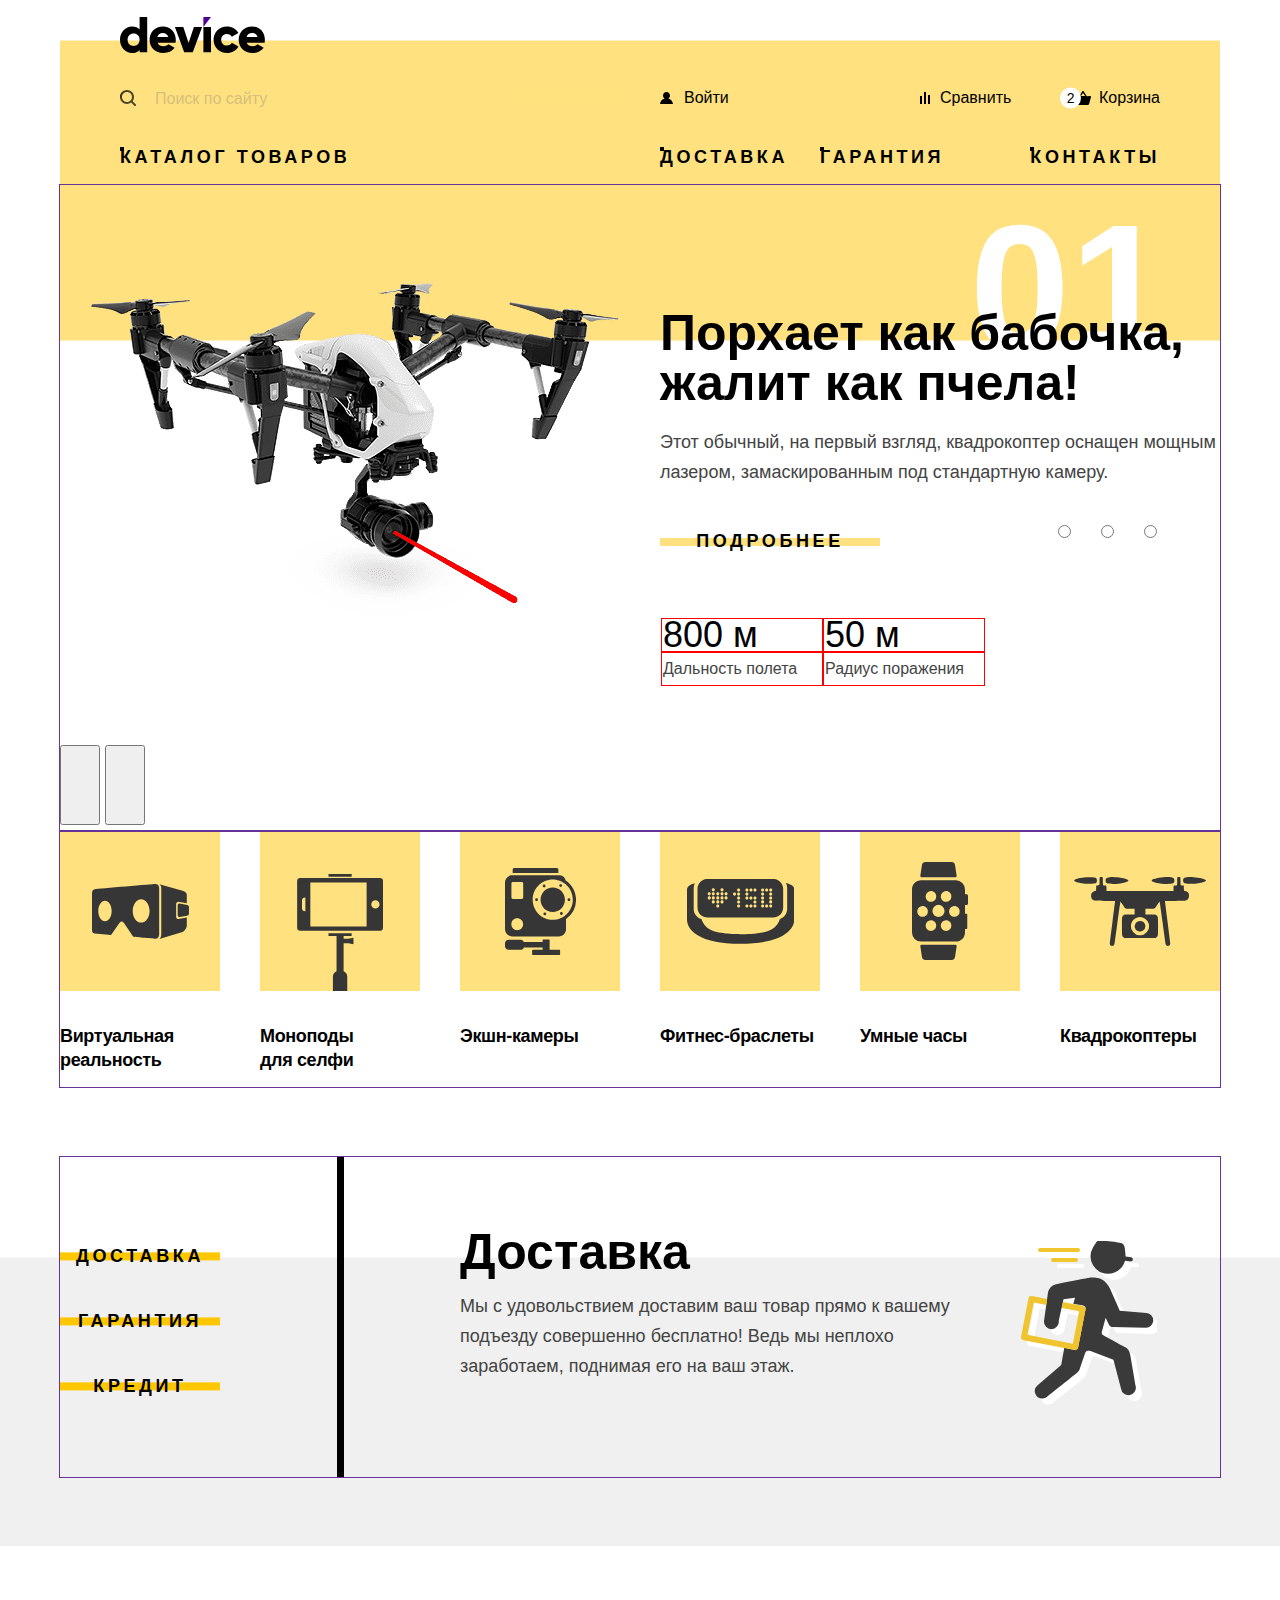
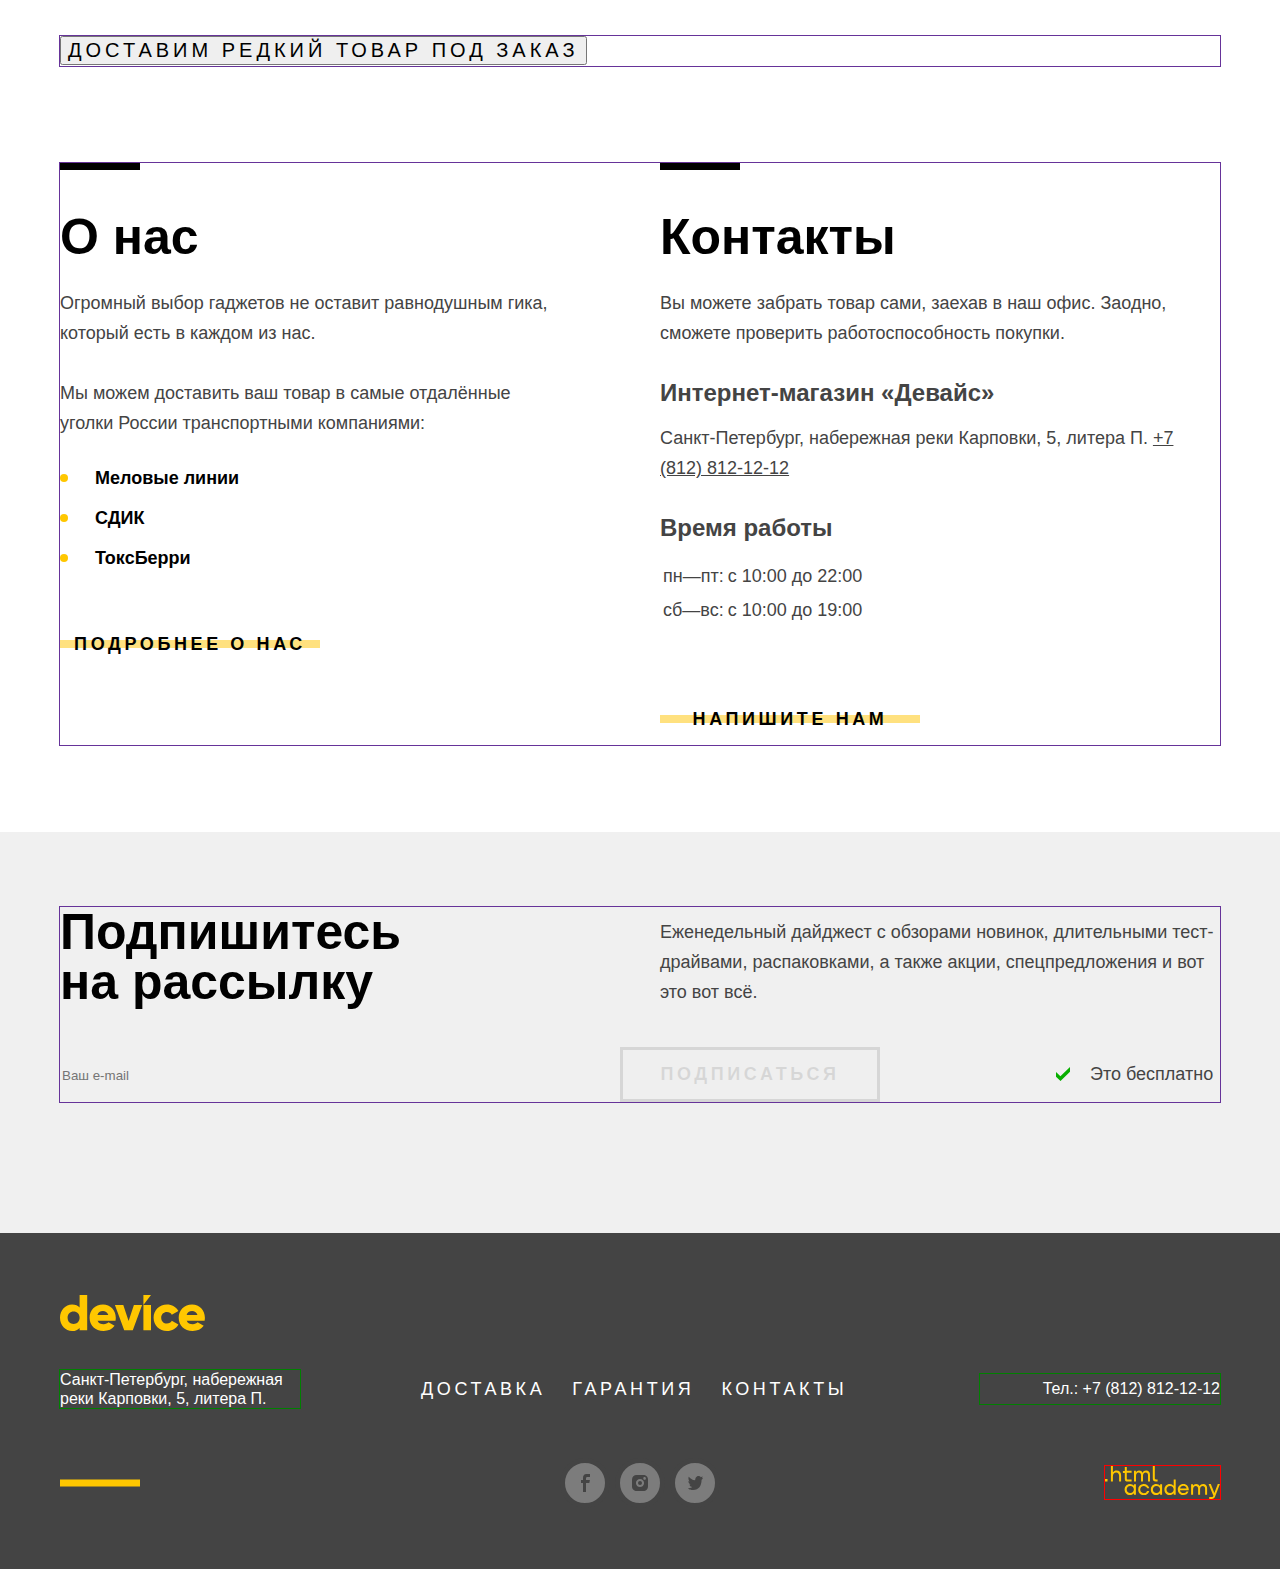
==== commit c91ee305: "header" ====
--- a/index.html
+++ b/index.html
@@ -16,34 +16,42 @@
       <img src="img/logo.svg" width="145" height="36" alt="Логотип интернет-магазина Девайс">
     </a>
     <nav class="navigation">
-      <ul class="user-navigation-list">
-        <li class="user-navigation-item">
-          <svg class="navigation-icon" aria-hidden="true" focusable="false" width="16" height="16" fill="none" xmlns="http://www.w3.org/2000/svg"><path d="m15.7 14.3-3.1-3.1C13.5 10 14 8.6 14 7c0-3.9-3.1-7-7-7S0 3.1 0 7s3.1 7 7 7c1.6 0 3-.5 4.2-1.4l3.1 3.1c.2.2.4.3.7.3.6 0 1-.4 1-1 0-.2-.1-.5-.3-.7ZM2 7c0-2.8 2.2-5 5-5s5 2.2 5 5-2.2 5-5 5-5-2.2-5-5Z" fill="#000"/></svg>
-          <input class="navigation-search" type="text" placeholder="Поиск по сайту">
-        </li>
-        <li class="user-navigation-item">
-          <a class="user-navigation-link" href="#">Войти</a>
-        </li>
-        <li class="user-navigation-item">
-          <a class="user-navigation-link" href="#">Сравнить</a>
-        </li>
-        <li class="user-navigation-item">
-          <a class="user-navigation-link" href="#">Корзина</a>
+      <ul class="user-nav-list">
+        <li class="user-nav-item">
+          <form class="nav-form" action="https://echo.htmlacademy.ru/" method="get">
+            <input class="nav-search" type="text" placeholder="Поиск по сайту">
+          </form>
+        </li>
+        <li class="user-nav-item">
+          <a class="user-nav-link link-user" href="#">
+            Войти
+          </a>
+        </li>
+        <li class="user-nav-item">
+          <a class="user-nav-link link-compare" href="#">
+            Сравнить
+          </a>
+        </li>
+        <li class="user-nav-item">
+          <a class="user-nav-link link-basket" href="#">
+            <span class="user-basket">2</span>
+            Корзина
+          </a>
         </li>
       </ul>
 
-      <ul class="navigation-list">
-        <li class="navigation-item">
-          <a class="navigation-link" href="#">Каталог товаров</a>
-        </li>
-        <li class="navigation-item">
-          <a class="navigation-link" href="#">Доставка</a>
-        </li>
-        <li class="navigation-item">
-          <a class="navigation-link" href="#">Гарантия</a>
-        </li>
-        <li class="navigation-item">
-          <a class="navigation-link" href="#">Контакты</a>
+      <ul class="nav-list">
+        <li class="nav-item">
+          <a class="nav-link nav-link-catalog" href="#">Каталог товаров</a>
+        </li>
+        <li class="nav-item">
+          <a class="nav-link" href="#">Доставка</a>
+        </li>
+        <li class="nav-item">
+          <a class="nav-link" href="#">Гарантия</a>
+        </li>
+        <li class="nav-item">
+          <a class="nav-link" href="#">Контакты</a>
         </li>
       </ul>
     </nav>
@@ -71,7 +79,7 @@
             </div>
 
             <div class="slider-description">
-              <span>01</span>
+              <span class="slider-number">01</span>
               <h2 class="title slider-title">Порхает как бабочка, жалит как пчела!</h2>
               <p class="slider-text">Этот обычный, на первый взгляд, квадрокоптер оснащен мощным лазером, замаскированным
                 под стандартную камеру.</p>
@@ -189,7 +197,7 @@
           </li>
         </ul>
 
-        <ol class="service-content">
+        <ol class="service-content-list">
           <li class="service-content-item">
             <h2 class="title service-title">Доставка</h2>
             <p class="service-content-text">Мы с удовольствием доставим ваш товар прямо
@@ -222,7 +230,9 @@
             <li class="transport-item">СДИК</li>
             <li class="transport-item">ТоксБерри</li>
           </ul>
-          <a class="button btn-about" href="#">Подробнее о нас</a>
+          <div class="btn-about-wrapper">
+            <a class="button btn-about" href="#">Подробнее о нас</a>
+          </div>
         </section>
 
         <section class="contacts">
@@ -244,7 +254,9 @@
               <td class="contacts-schedule-item">с 10:00 до 19:00</td>
             </tr>
           </table>
-          <a class="button btn-feedback" href="#">Напишите нам</a>
+          <div class="btn-feedback-wrapper">
+            <a class="button btn-feedback" href="#">Напишите нам</a>
+          </div>
         </section>
 
     </div>
@@ -308,19 +320,19 @@
           <ul class="footer-social-list">
             <li class="footer-social-item">
               <a class="button-social" href="https://www.facebook.com/htmlacademy">
-                <svg width="9" height="18" class="footer-social-icon" fill="none" xmlns="http://www.w3.org/2000/svg"><path d="M6.5 3H9V0H5.6C2.8 0 2 1.7 2 4.2V6H0v3h2v9h3V9h3.3l.6-3H5V4.5C5 3.7 5.3 3 6.5 3Z" fill="#444"/></svg>
+                <svg width="9" height="18" class="footer-social-icon" fill="none" xmlns="http://www.w3.org/2000/svg"><path d="M6.5 3H9V0H5.6C2.8 0 2 1.7 2 4.2V6H0v3h2v9h3V9h3.3l.6-3H5V4.5C5 3.7 5.3 3 6.5 3Z"/></svg>
                 <span class="visually-hidden">Фейсбук</span>
               </a>
             </li>
             <li class="footer-social-item">
               <a class="button-social" href="https://www.instagram.com/htmlacademy/">
-                <svg width="16" height="16" class="footer-social-icon" fill="none" xmlns="http://www.w3.org/2000/svg"><path d="M8 10a2 2 0 1 0 0-4 2 2 0 0 0 0 4Z" fill="#444"/><path d="M14.7 1.3c-.9-.9-2-1.3-3.4-1.3H4.7C1.9 0 0 1.9 0 4.7v6.6c0 1.4.4 2.6 1.4 3.4.9.9 2 1.3 3.3 1.3h6.6c1.4 0 2.6-.4 3.4-1.3.8-.9 1.3-2 1.3-3.4V4.7c0-1.4-.4-2.6-1.3-3.4ZM8 12.1c-2.2 0-4.1-1.8-4.1-4.1S5.8 3.9 8 3.9c2.2 0 4.1 1.8 4.1 4.1s-1.9 4.1-4.1 4.1Zm4.6-7.4c-.7 0-1.3-.5-1.3-1.3s.5-1.3 1.3-1.3c.7 0 1.3.6 1.3 1.3 0 .7-.6 1.3-1.3 1.3Z" fill="#444"/></svg>
+                <svg width="16" height="16" class="footer-social-icon" fill="none" xmlns="http://www.w3.org/2000/svg"><path d="M8 10a2 2 0 1 0 0-4 2 2 0 0 0 0 4Z" fill="#444"/><path d="M14.7 1.3c-.9-.9-2-1.3-3.4-1.3H4.7C1.9 0 0 1.9 0 4.7v6.6c0 1.4.4 2.6 1.4 3.4.9.9 2 1.3 3.3 1.3h6.6c1.4 0 2.6-.4 3.4-1.3.8-.9 1.3-2 1.3-3.4V4.7c0-1.4-.4-2.6-1.3-3.4ZM8 12.1c-2.2 0-4.1-1.8-4.1-4.1S5.8 3.9 8 3.9c2.2 0 4.1 1.8 4.1 4.1s-1.9 4.1-4.1 4.1Zm4.6-7.4c-.7 0-1.3-.5-1.3-1.3s.5-1.3 1.3-1.3c.7 0 1.3.6 1.3 1.3 0 .7-.6 1.3-1.3 1.3Z"/></svg>
                 <span class="visually-hidden">Инстаграм</span>
               </a>
             </li>
             <li class="footer-social-item">
               <a class="button-social" href="https://twitter.com/htmlacademy_ru">
-                <svg width="15" height="14" class="footer-social-icon" fill="none" xmlns="http://www.w3.org/2000/svg"><path d="M9.7.1c1.5-.5 2.6.3 3.2 1.1.5-.2 1.1-.4 1.7-.6 0 .8-.5 1.4-.8 1.6.7.2 1.2-.4 1.2-.4-.1.9-.9 1.7-1.4 1.9-.2 6.3-2.8 10.4-8.9 10.3h-.4C4 14 .6 13.6 0 12.2c2 .2 3.4-.4 4.1-1.1-.8-.3-2.4-.4-2.6-2.8.3.2.5.3 1.1.2C1.5 7.7.3 7 .4 5c.3.3.9.5 1.2.4C1 5.2-.2 2.3.8.8c1.6 1.7 3.3 3.4 6.3 3.5.2-2.1 1-3.5 2.6-4.2Z" fill="#444"/></svg>
+                <svg width="15" height="14" class="footer-social-icon" fill="none" xmlns="http://www.w3.org/2000/svg"><path d="M9.7.1c1.5-.5 2.6.3 3.2 1.1.5-.2 1.1-.4 1.7-.6 0 .8-.5 1.4-.8 1.6.7.2 1.2-.4 1.2-.4-.1.9-.9 1.7-1.4 1.9-.2 6.3-2.8 10.4-8.9 10.3h-.4C4 14 .6 13.6 0 12.2c2 .2 3.4-.4 4.1-1.1-.8-.3-2.4-.4-2.6-2.8.3.2.5.3 1.1.2C1.5 7.7.3 7 .4 5c.3.3.9.5 1.2.4C1 5.2-.2 2.3.8.8c1.6 1.7 3.3 3.4 6.3 3.5.2-2.1 1-3.5 2.6-4.2Z"/></svg>
                 <span class="visually-hidden">Твиттер</span>
               </a>
             </li>
--- a/styles/styles.css
+++ b/styles/styles.css
@@ -61,101 +61,216 @@
   clip: rect(0 0 0 0)
 }
 
-/* li:not(.transport-item) {
-  list-style-type: none;
-} */
 
 /* Хедер */
 
 .page-header {
   width: 1160px;
   margin: 0 auto;
-  margin-top: 40px;
+  margin-top: 17px;
+  padding: 0 60px;
   color: #000000;
-  background-color: #ffe17f;
+  background: linear-gradient(180deg, #ffffff 23px, #ffe17f 24px);
 }
 
 .header-logo {
   display: block;
-  position: absolute;
-  top: 17px;
-  margin-left: 60px;
-}
-
-.user-navigation-list {
-  display: flex;
+  margin-bottom: 25px;
+  padding: 0;
+  width: 145px;
+  height: 36px;
+}
+
+.user-nav-list {
+  position: relative;
+  display: flex;
+  justify-content: flex-start;
+  flex-wrap: wrap;
   align-items: center;
-  margin: 48px 59px 29px 60px;
+  margin: 0;
+  margin-bottom: 30px;
   padding: 0;
   list-style-type: none;
-  box-sizing: border-box;
-}
-
-.navigation-search {
-  width: 480px;
-  margin-left: 20px;
+}
+
+.user-nav-item {
+  margin-right: 15px;
+  padding: 0;
+}
+
+.user-nav-item:first-child {
+  width: 516px;
+  margin-right: 24px;
+}
+
+.user-nav-item:last-child {
+  margin-right: 0;
+  margin-left: auto;
+}
+
+.nav-form {
+  position: relative;
+}
+
+.nav-search {
+  width: 516px;
+  padding-left: 35px;
   font-size: 16px;
   line-height: 19px;
   color: #000000;
   opacity: 0.3;
   background-color: #ffe17f;
   border: none;
-}
-
-.navigation-search:hover {
+  border-radius: 20px;
+
+}
+
+.nav-form::before {
+  content: "";
+  position: absolute;
+  top: 50%;
+  transform: translateY(-50%);
+  width: 16px;
+  height: 16px;
+  background: url("/img/search.svg");
+}
+
+.nav-search:hover {
   opacity: 0.6;
 }
 
-.navigation-search:focus {
-  padding: 10px 15px 10px 45px;
-  border: 2px solid #AF4FFF;
-  border-radius: 20px;
-  outline: none;
-}
-
-
-.user-navigation-item {
-  margin-right: 15px;
-  padding: 0;
-
-  outline: 1px solid red;
-}
-
-.user-navigation-link {
+.nav-search:focus {
+  box-shadow: inherit 0 0 0 2px #af4fff;
+}
+
+.user-nav-link {
+  padding: 10px 10px 10px 20px;
   display: block;
   font-size: 16px;
   line-height: 19px;
-  text-align: center;
   color: inherit;
   text-decoration: none;
-}
-
-.user-navigation-link:hover {
+  border-radius: 20px;
+}
+
+.user-nav-link:hover {
   opacity: 0.6;
 }
 
-.user-navigation-link:focus {
-  padding: 10px 15px 10px 45px;
-  border: 2px solid #AF4FFF;
-  border-radius: 20px;
-  outline: none;
-}
-
-
-.navigation-list {
-  display: flex;
+.user-nav-link:focus {
+  box-shadow: inset 0 0 0 2px #af4fff;
+}
+
+.user-nav-link:focus:active {
+  border: none;
+}
+
+.user-nav-link:active {
+  opacity: 0.3;
+  border: none;
+}
+
+.link-user {
+  position: relative;
+  padding: 10px 10px 10px 24px;
+  width: 245px;
+}
+
+.link-user::before {
+  content: "";
+  position: absolute;
+  top: 50%;
+  left: 0;
+  transform: translateY(-50%);
+
+  width: 13px;
+  height: 12px;
+
+  background: url("/img/user.svg");
+}
+
+.link-compare {
+  position: relative;
+  padding: 10px 10px 10px 20px;
+}
+
+.link-compare::before {
+  content: "";
+  position: absolute;
+  top: 50%;
+  left: 0;
+  transform: translateY(-50%);
+
+  width: 10px;
+  height: 12px;
+
+  background: url("/img/compare.svg");
+}
+
+.link-basket {
+  position: relative;
+  padding: 10px 0 10px 44px;
+}
+
+.link-basket::before {
+  content: "";
+  position: absolute;
+  top: 50%;
+  left: 20px;
+  transform: translateY(-50%);
+
+  width: 16px;
+  height: 14px;
+
+  background: url("/img/basket.svg");
+}
+
+.user-icon {
+  margin-right: 10px;
+}
+
+.user-basket {
+  position: absolute;
+  padding: 2px 0;
+  top: 50%;
+  transform: translateY(-50%);
+  left: 5px;
+  text-align: center;
+  width: 21px;
+  height: 21px;
+  font-size: 14px;
+  line-height: 17px;
+  background-color: #ffffff;
+  border-radius: 50%;
+}
+
+.nav-list {
+  display: flex;
+  justify-content: flex-end;
   flex-wrap: wrap;
-  margin: 0 59px 17px 60px;
-  padding: 0;
-  padding-top: 2px;
+  margin: 0;
+  margin-bottom: 17px;
+  padding: 0;
   list-style-type: none;
 }
 
-.navigation-item:first-child {
-  margin-right: 304px;
-}
-
-.navigation-link {
+.nav-item {
+  margin-left: 20px;
+  padding: 0;
+}
+
+.nav-item:first-child {
+  margin-right: auto;
+  margin-left: 0;
+  width: 50%;
+}
+
+.nav-item:last-child {
+  margin-left: 60px;
+  text-align: right;
+}
+
+.nav-link {
   display: block;
   min-width: 140px;
   font-family: "Raleway", sans-serif;
@@ -167,6 +282,27 @@
   text-decoration: none;
   text-transform: uppercase;
 }
+
+.nav-link:first-child::before {
+  content: "";
+  position: absolute;
+
+  border: 2px solid #000000;
+}
+
+.nav-link:focus {
+  border: 2px solid #AF4FFF;
+  border-radius: 25px;
+}
+
+.nav-link:hover {
+  text-decoration: 2px underline #000000;
+}
+
+.nav-link:active {
+  opacity: 0.3;
+}
+
 
 /*  Main */
 
@@ -197,6 +333,7 @@
   border: none;
   text-transform: uppercase;
   text-decoration: none;
+  outline: none;
 }
 
 /*  Слайдер */
@@ -207,11 +344,21 @@
 .slider {
   width: 1160px;
   margin: 0 auto;
+
+  outline: 1px solid rebeccapurple;
+}
+
+.slider {
+  background: linear-gradient(180deg, #ffe17f 155px, #ffffff 156px);
 }
 
 .slider-list {
   margin: 0;
   padding: 0;
+}
+
+.slider-img {
+  display: block;
 }
 
 .slider-item {
@@ -224,24 +371,55 @@
   width: 560px;
 }
 
+/* Кнопки слайдера */
+
+.slider-button {
+  width: 40px;
+  height: 80px;
+  outline: none;
+}
+
 .slider-description {
-  width: 560;
+  position: relative;
+  width: 560px;
   margin-left: 40px;
+  z-index: 0;
+}
+
+.slider-number {
+  position: absolute;
+  display: flex;
+  align-items: center;
+  margin-right: 50px;
+  height: 135px;
+  top: 35px;
+  right: 0;
+  font-weight: 800;
+  font-size: 180px;
+  line-height: 30px;
+  color: #ffffff;
+  z-index: -1;
 }
 
 .slider-title {
-  margin: 95px 0 19px ;
+  margin: 123px 0 19px ;
 }
 
 .slider-text {
   margin-bottom: 30px;
+}
+
+.slider-description-btn {
+  position: relative;
+  display: flex;
+  justify-content: space-between;
+  margin-bottom: 50px;
 }
 
 .btn-slider {
   display: block;
   width: 220px;
   height: 50px;
-  /* margin-right: 200px; */
   padding-top: 14px;
   padding-bottom: 16px;
   text-align: center;
@@ -253,16 +431,32 @@
   position: absolute;
   width: 220px;
   height: 8px;
-  transform: translateX(-17%) translateY(6px);
+  top: 49%;
+  left: 0;
+  transform: translateY(-50%);
   background: #ffe17f;
   z-index: -1;
 }
 
-.slider-description-btn {
-  display: flex;
-  justify-content: space-between;
-  margin-bottom: 50px;
-}
+.btn-slider:hover {
+  background: #ffe17f;
+}
+
+.btn-slider:focus::before {
+  background: #AF4FFF;
+  outline: none;
+}
+
+.btn-slider:active {
+  background: #ffe17f;
+
+}
+
+.btn-slider::before:active {
+  background-color: inherit;
+}
+
+
 
 .slider-pagination {
   display: flex;
@@ -295,7 +489,7 @@
 /* Каталог */
 
 .category {
-  margin-bottom: 69px;
+  margin-bottom: 70px;
 }
 
 .category-list {
@@ -304,7 +498,6 @@
   margin: 0;
   padding: 0;
   list-style-type: none;
-  outline: 1px solid green;
 }
 
 .category-item {
@@ -313,6 +506,36 @@
 
 .category-link {
   text-decoration: none;
+}
+
+.category-item:hover .category-wrapper {
+  background: #FFC700
+}
+
+a:focus {
+  outline: none;
+}
+
+.category-link:focus .category-wrapper {
+  border: 5px solid #AF4FFF;
+}
+
+.category-link:focus .category-title {
+  color: #AF4FFF;
+}
+
+.category-link:active .category-wrapper {
+  background-color: #ffc700;
+  border: none;
+}
+
+.category-link:active .category-title {
+  color: #000000;
+  opacity: 0.3;
+}
+
+.category-link:active .category-img {
+  opacity: 0.3;
 }
 
 .category-wrapper {
@@ -341,23 +564,24 @@
 
 .service {
   margin-bottom: 90px;
-  padding: 70px 0;
   padding-bottom: 69px;
-  background-color: #f0f0f0;
+  background: linear-gradient(180deg, #ffffff 100px,#f0f0f0 101px);
 }
 
 .service-container {
   display: flex;
   width: 1160px;
   margin: 0 auto;
+
+  outline: 1px solid rebeccapurple;
 }
 
 .service-list {
   margin: 0;
   padding: 0;
-  padding-top: 70px;
-  padding-bottom: 80px;
-  width: 277px;
+  padding-top: 80px;
+  padding-bottom: 45px;
+  width: 284px;
   border-right: 7px solid #000000;
   list-style-type: none;
 }
@@ -365,11 +589,12 @@
 .service-item {
   position: relative;
   z-index: 0;
+  margin-bottom: 25px;
 }
 
 .btn-service {
   width: 160px;
-  height: 20px;
+  height: 40px;
   border: none;
   background-color: transparent;
 }
@@ -385,13 +610,28 @@
   z-index: -1;
 }
 
+.btn-service:hover {
+  width: 160px;
+  height: 40px;
+  background-color: #FFC700;
+}
+
+.btn-service:focus::before {
+  background-color: #AF4FFF;
+}
+
 .btn-service:active {
-  background-color: #ffc700;
-}
-
-.service-content {
-  position: relative;
-  margin: 0;
+  padding-right: 120px;
+  width: 280px;
+  height: 40px;
+  color: #ffe17f;
+  background-color: #000000;
+}
+
+.service-content-list {
+  /* position: relative; */
+  margin: 0;
+  margin-left: 116px;
   padding: 0;
   padding-top: 70px;
   padding-bottom: 80px;
@@ -401,28 +641,31 @@
 .service-title {
   margin: 0;
   margin-bottom: 14px;
+  line-height: 50px;
 }
 
 .service-content-item {
   margin: 0;
-  margin-left: 116px;
 }
 
 .service-content-text {
+  position: relative;
   width: 497px;
   margin: 0;
-}
-
-.service-content-item::after {
+  line-height: 30px;
+}
+
+.service-content-text::after {
   content: "";
   position: absolute;
-  top: 70px;
-  right: -136px;
+
+  top: -50px;
+  right: -200px;
 
   width: 136px;
   height: 164px;
 
-  background-image: url(/img/tab-delivery.svg);
+  background: url("/img/tab-delivery.svg") no-repeat;
 }
 
 /* Модальное окно */
@@ -449,6 +692,8 @@
   width: 1160px;
   margin: 0 auto;
   margin-bottom: 87px;
+
+  outline: 1px solid rebeccapurple;
 }
 
 .about p {
@@ -460,7 +705,8 @@
 
 .about-company {
   position: relative;
-  padding-right: 80px;
+  margin-right: 20px;
+  padding-right: 60px;
   width: 560px;
   box-sizing: border-box;
 }
@@ -489,12 +735,71 @@
 }
 
 .transport-item {
+  position: relative;
+  margin-bottom: 20px;
+  padding-left: 35px;
   font-weight: 700;
   line-height: 20px;
   padding-left: 35px;
   list-style-type: none;
 }
 
+.transport-item::before {
+  position: absolute;
+  content: "";
+  width: 8px;
+  height: 8px;
+  left: 0;
+  top: 50%;
+  transform: translateY(-50%);
+  background: #FFC700;
+  border-radius: 50%;
+}
+
+.btn-about-wrapper {
+  position: relative;
+}
+
+.btn-about,
+.btn-feedback {
+  display: block;
+  width: 260px;
+  height: 50px;
+  padding-top: 14px;
+  padding-bottom: 16px;
+  text-align: center;
+}
+
+.btn-about::before,
+.btn-feedback::before {
+  content: "";
+  position: absolute;
+  width: 260px;
+  height: 8px;
+  top: 49%;
+  left: 0;
+  transform: translateY(-50%);
+  background: #ffe17f;
+  z-index: -1;
+}
+
+.btn-about:hover,
+.btn-feedback:hover {
+  background: #FFE17F;
+}
+
+.btn-about:focus::before,
+.btn-feedback:focus::before {
+  background: #AF4FFF;
+  outline: none;
+}
+
+.btn-about:active,
+.btn-feedback:active {
+  background: #FFE17F;
+  opacity: 0.3;
+}
+
 .contacts {
   position: relative;
   width: 560px;
@@ -523,6 +828,12 @@
   margin-bottom: 67px;
 }
 
+.btn-feedback-wrapper {
+  position: relative;
+}
+
+
+
 /* Рассылка  */
 
 .newsletter {
@@ -539,6 +850,10 @@
 
 .newsletter-item {
   width: 560px;
+}
+
+p.newsletter-item {
+  margin: 10px 0 0;
 }
 
 .newsletter-form {
@@ -587,21 +902,20 @@
 }
 
 .page-footer-container {
-  position: relative;
   width: 1160px;
   margin: 0 auto;
   padding: 62px 0 61px;
 }
 
 .footer-logo {
-  display: block;
-  margin-bottom: 35px ;
+  display: inline-block;
+  margin-bottom: 30px ;
 }
 
 .footer-contacts {
   display: flex;
   justify-content: space-between;
-  align-items: baseline;
+  align-items: center;
   margin-bottom: 50px;
 }
 
@@ -649,6 +963,23 @@
   text-transform: uppercase;
 }
 
+.footer-nav-link:hover {
+  color: #ffc700;
+  border-bottom: 2px solid #ffc700;
+}
+
+.footer-nav-link:focus {
+  padding: 14px 20px 15px;
+  border: 2px solid #AF4FFF;
+  border-radius: 25px;
+}
+
+.footer-nav-link:active {
+  color: #ffc700;
+  opacity: 0.3;
+  border: none;
+}
+
 .footer-phone {
   display: block;
   line-height: 30px;
@@ -657,35 +988,69 @@
 }
 
 .footer-wrapper {
-  display: flex;
+  position: relative;
+  display: grid;
+  grid-template-columns: 115px 1fr 115px;
 }
 
 .footer-wrapper::before {
   content: "";
   position: absolute;
-  top: 70%;
+  top: 50%;
+  transform: translateY(-50%);
   width: 80px;
   height: 7px;
   background-color: #ffc700;
 }
 
+.footer-social {
+  grid-column: 2/3;
+}
+
 .footer-social-list {
-
-  display: flex;
+  display: flex;
+  justify-content: center;
+  align-items: center;
   flex-wrap: wrap;
   margin: 0;
   padding: 0;
-  margin-left: 508px;
   list-style-type: none;
 }
 
 .footer-social-item {
   position: relative;
-  width: 40px;
-  height: 40px;
-  margin-right: 15px;
-  background: rgba(255, 255, 255, 0.3);
+  margin-right: 5px;
+  width: 50px;
+  height: 50px;
+
+}
+
+.footer-social-item:last-child{
+  margin-right: 0;
+}
+
+.button-social {
+  display: block;
+  position: absolute;
+  width: 50px;
+  height: 50px;
+  background-color: rgba(255, 255, 255, 0.3);
   border-radius: 50%;
+  border: 5px solid #444444;
+}
+
+.button-social:hover {
+  background-color: #ffc700;
+}
+
+.button-social:focus {
+  background-color: transparent;
+  border: 5px solid #AF4FFF;
+}
+
+.button-social:active {
+  background-color: #ffc700;
+  border: none;
 }
 
 .footer-social-icon {
@@ -695,12 +1060,25 @@
   right: 0;
   left: 0;
   margin: auto;
-}
+  fill: #444444
+}
+
+.button-social:focus .footer-social-icon {
+  fill: #ffffff;
+
+}
+
+.button-social:active .footer-social-icon {
+  fill: #444444;
+  opacity: 0.3;
+}
+
 
 .footer-academy {
-  display: block;
+  display: flex;
+  margin: auto 0;
   width: 115px;
-  margin-left: auto;
+
   outline: 1px solid red;
 }
 
@@ -754,6 +1132,26 @@
   color: #000000;
   opacity: 0.6;
   text-decoration: none;
+}
+
+.breadcrumbs-link:hover {
+  opacity: 1;
+}
+
+.breadcrumbs-link:focus{
+  box-sizing: content-box;
+  padding: 5px 12px 6px 13px;
+  border: 5px solid #AF4FFF;
+  opacity: 1;
+}
+
+.breadcrumbs-link:focus span.breadcrumbs-link-text{
+  opacity: 0.6;
+}
+
+.breadcrumbs-link:active {
+  opacity: 0.3;
+  border: none;
 }
 
 /* Фильтры */
@@ -918,11 +1316,17 @@
   font-size: 16px;
   line-height: 19px;
   letter-spacing: 0.2em;
+  color: #000000;
   background-color: inherit;
   text-transform: uppercase;
+  border: none;
+}
+
+.product-list-btn {
+  border: 3px solid #000000;
   opacity: 0.1;
-  border: 3px solid #000000;
-}
+}
+
 
 /* Пагинация */
 
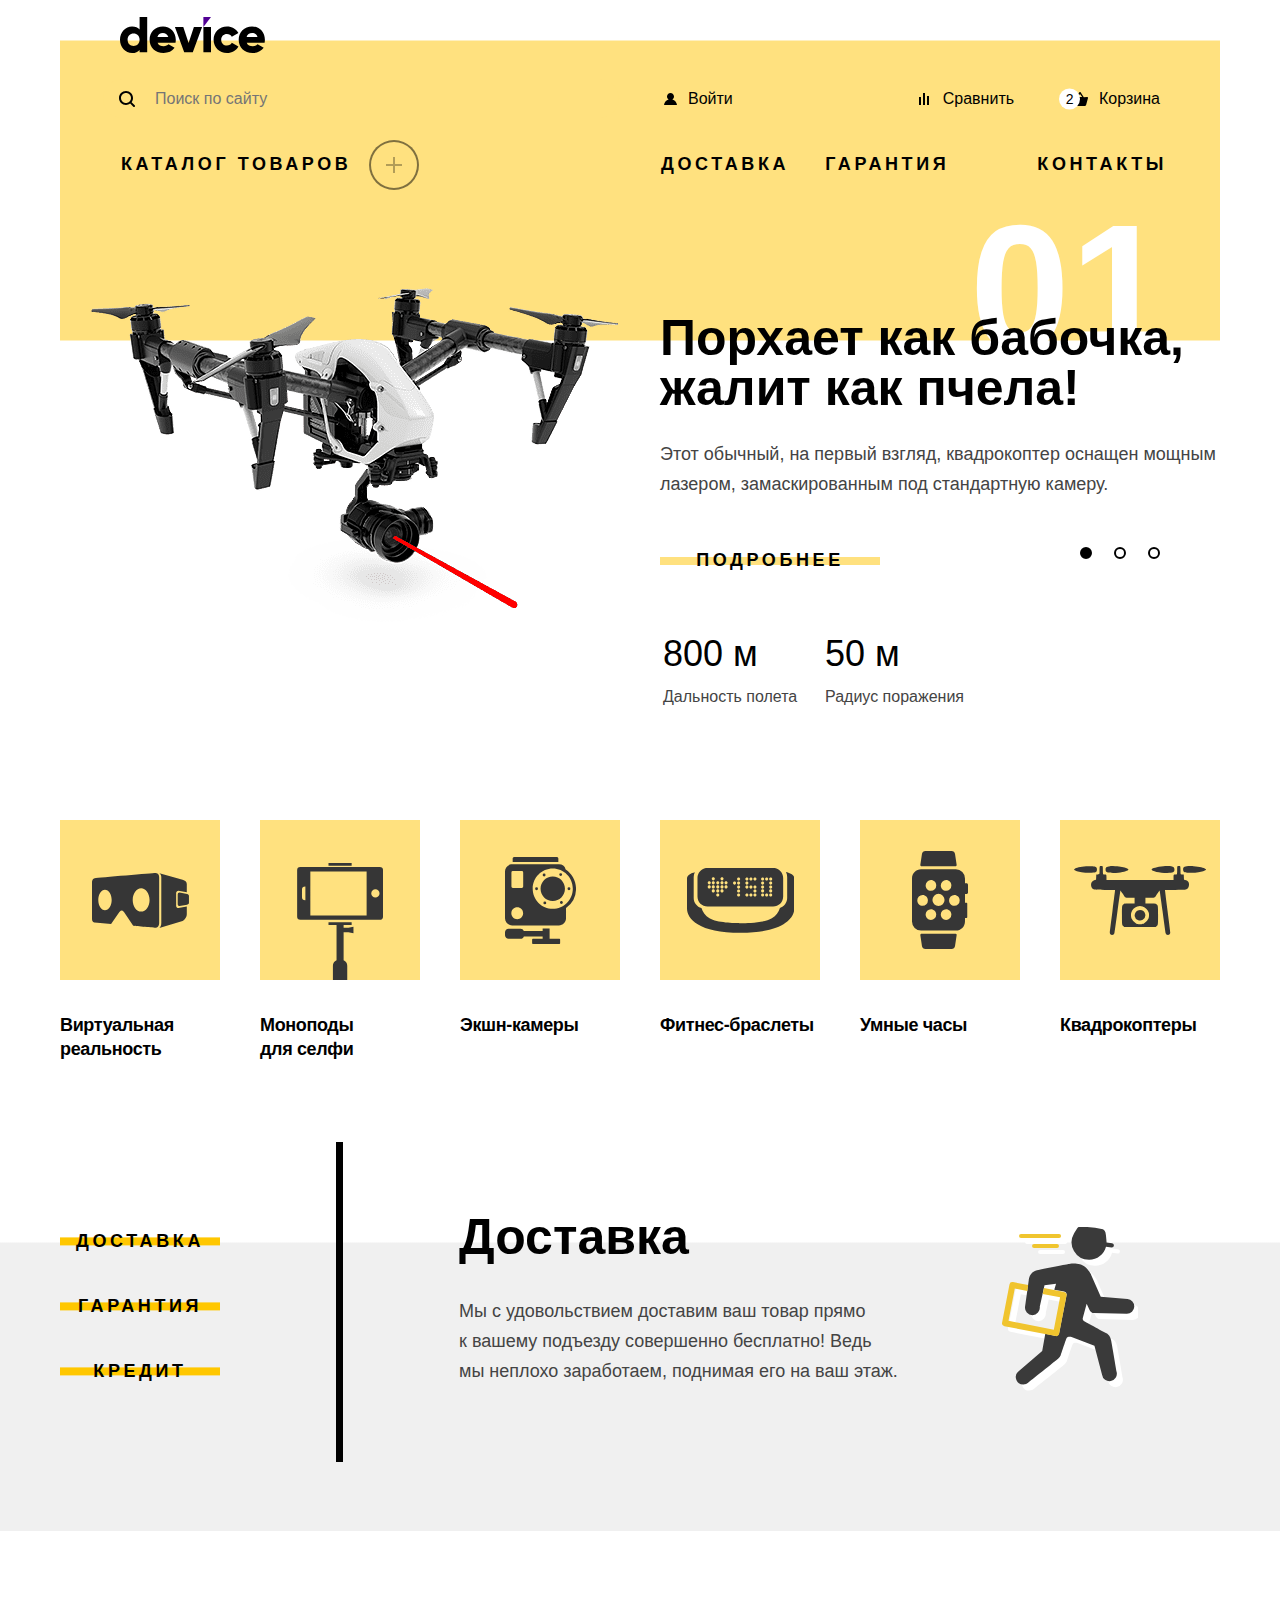
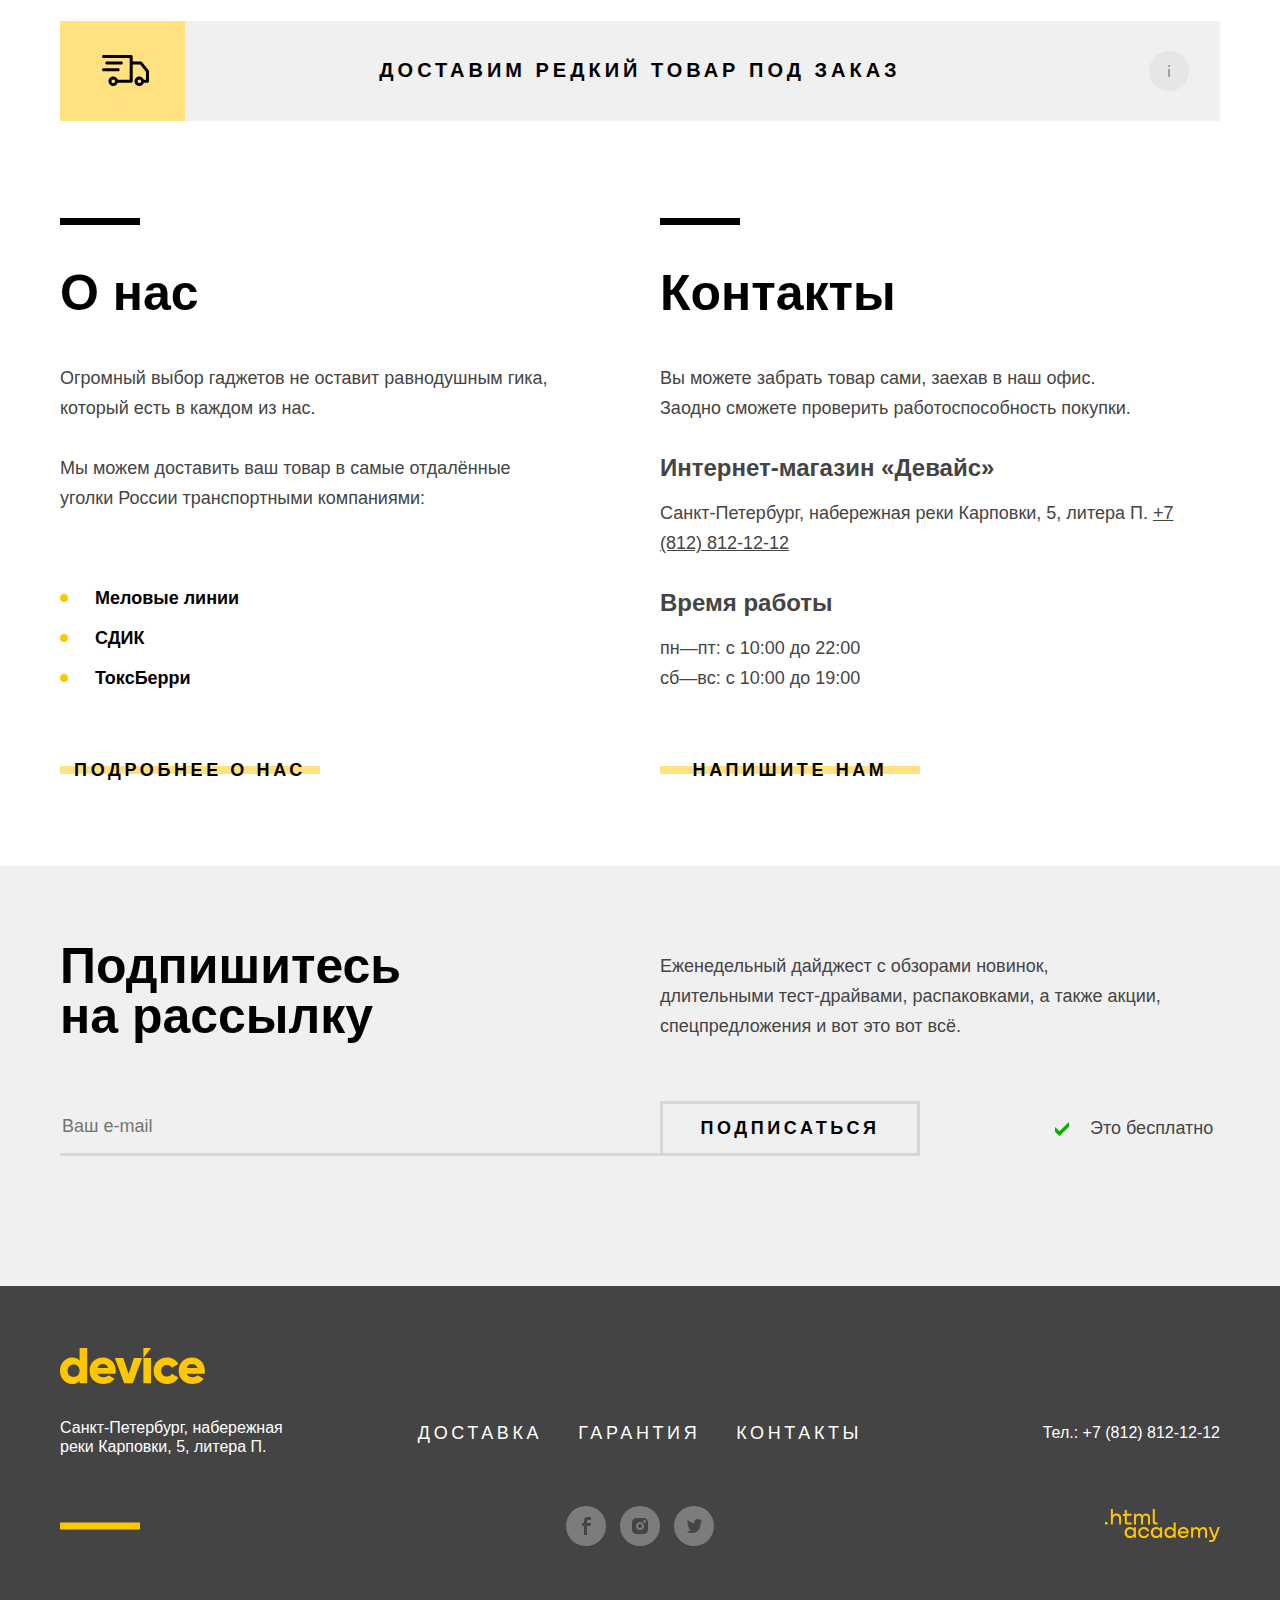
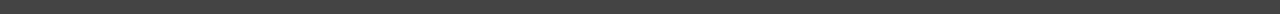
==== commit 9e551f67: "fixed" ====
--- a/index.html
+++ b/index.html
@@ -19,7 +19,8 @@
       <ul class="user-nav-list">
         <li class="user-nav-item">
           <form class="nav-form" action="https://echo.htmlacademy.ru/" method="get">
-            <input class="nav-search" type="text" placeholder="Поиск по сайту">
+            <label class="visually-hidden" for="nav-search">Поиск по сайту</label>
+            <input class="nav-search" type="text" id="nav-search" placeholder="Поиск по сайту">
           </form>
         </li>
         <li class="user-nav-item">
@@ -37,12 +38,56 @@
             <span class="user-basket">2</span>
             Корзина
           </a>
+          <div class="popover popover-card">
+
+            <div class="popover-content">
+              <h2 class="visually-hidden">Корзина</h2>
+              <ul class="cart-items-list">
+                <li class="cart-item">
+                  <a class="cart-item-link" href="#">
+                    <img class="cart-img" src="img/product-1.jpg" width="41" height="43" alt="Любительская селфи-палка">
+                    <p class="cart-item-title">Любительская селфи-палка</p>
+                  </a>
+                  <button type="button" class="cart-item-button">
+                    <svg width="11" height="11" fill="none" xmlns="http://www.w3.org/2000/svg"><path d="m11 1-1-1-4.5 4.5L1 0 0 1l4.5 4.5L0 10l1 1 4.5-4.5L10 11l1-1-4.5-4.5L11 1Z"/></svg>
+                    <span class="visually-hidden">Удалить из корзины</span>
+                  </button>
+                </li>
+                <li class="cart-item">
+                  <a class="cart-item-link" href="#">
+                    <img class="cart-img" src="img/product-2.jpg" width="41" height="43" alt="Любительская селфи-палка">
+                    <p class="cart-item-title">Профессиональная селфи-палка</p>
+                  </a>
+                  <button type="button" class="cart-item-button">
+                    <svg  width="11" height="11" fill="none" xmlns="http://www.w3.org/2000/svg"><path d="m11 1-1-1-4.5 4.5L1 0 0 1l4.5 4.5L0 10l1 1 4.5-4.5L10 11l1-1-4.5-4.5L11 1Z" /></svg>
+                    <span class="visually-hidden">Удалить из корзины</span>
+                  </button>
+                </li>
+              </ul>
+              <div class="cart-goods">
+                <span>Товаров: 2</span>
+                <span>Сумма: 2000 ₽</span>
+              </div>
+              <a class="button cart-btn" href="">Открыть корзину</a>
+
+            </div>
+
+
+          </div>
         </li>
       </ul>
 
       <ul class="nav-list">
         <li class="nav-item">
           <a class="nav-link nav-link-catalog" href="#">Каталог товаров</a>
+          <ul class="subcatalog">
+            <li class="subcatalog-item"><a class="subcatalog-link" href="#">Виртуальная реальность</a></li>
+            <li class="subcatalog-item"><a class="subcatalog-link" href="#">Моноподы для cелфи</a></li>
+            <li class="subcatalog-item"><a class="subcatalog-link" href="#">Экшн-камеры</a></li>
+            <li class="subcatalog-item"><a class="subcatalog-link" href="#">Фитнес-браслеты</a></li>
+            <li class="subcatalog-item"><a class="subcatalog-link" href="#">Умные часы</a></li>
+            <li class="subcatalog-item"><a class="subcatalog-link" href="#">Квадрокоптеры</a></li>
+          </ul>
         </li>
         <li class="nav-item">
           <a class="nav-link" href="#">Доставка</a>
@@ -70,12 +115,14 @@
           <li class="slider-item">
             <div class="slider-card">
               <img class="slider-img" src="img/slider-1.png" width="560" height="560" alt="Фотография квадрокоптера">
-              <button class="slider-button slider-prev" type="button">
-                <span class="visually-hidden">Предыдущее фото</span>
-              </button>
-              <button class="slider-button slider-next" type="button">
-                <span class="visually-hidden">Следующее фото</span>
-              </button>
+              <div class="slider-controls">
+                <button class="slider-button slider-prev" type="button">
+                  <span class="visually-hidden">Предыдущее фото</span>
+                </button>
+                <button class="slider-button slider-next" type="button">
+                  <span class="visually-hidden">Следующее фото</span>
+                </button>
+              </div>
             </div>
 
             <div class="slider-description">
@@ -89,13 +136,19 @@
 
                 <ol class="slider-pagination">
                   <li class="slider-pagination-item">
-                    <input type="radio" id="slider-1" name="active-slider">
+                    <button class="slider-pagination-button slider-pagination-button-current" type="button">
+                      <span class="visually-hidden">Слайдер 1</span>
+                    </button>
                   </li>
                   <li class="slider-pagination-item">
-                    <input type="radio" id="slider-2" name="active-slider">
+                    <button class="slider-pagination-button" type="button">
+                      <span class="visually-hidden">Слайдер 2</span>
+                    </button>
                   </li>
                   <li class="slider-pagination-item">
-                    <input type="radio" id="slider=3" name="active-slider">
+                    <button class="slider-pagination-button" type="button">
+                      <span class="visually-hidden">Слайдер 3</span>
+                    </button>
                   </li>
                 </ol>
 
@@ -200,9 +253,8 @@
         <ol class="service-content-list">
           <li class="service-content-item">
             <h2 class="title service-title">Доставка</h2>
-            <p class="service-content-text">Мы с удовольствием доставим ваш товар прямо
-              к вашему подъезду совершенно бесплатно! Ведь
-              мы неплохо заработаем, поднимая его на ваш этаж.
+            <p class="service-content-text">Мы с удовольствием доставим ваш товар прямо<br> к вашему подъезду совершенно бесплатно! Ведь<br>
+               мы неплохо заработаем, поднимая его на ваш этаж.
             </p>
           </li>
           <li class="service-content-item"></li>
@@ -213,7 +265,7 @@
 
     <!-- Модальное окно -->
 
-    <div class="modal">
+    <div class="modal-main">
       <button class="button-modal" type="button">Доставим редкий товар под заказ</button>
     </div>
 
@@ -223,8 +275,10 @@
 
         <section class="about-company">
           <h2 class="title company-title">О нас</h2>
-          <p>Огромный выбор гаджетов не оставит равнодушным гика, который есть в каждом из нас.</p>
-          <p>Мы можем доставить ваш товар в самые отдалённые уголки России транспортными компаниями:</p>
+          <div class="company-text">
+            <p>Огромный выбор гаджетов не оставит равнодушным гика, который есть в каждом из нас.</p>
+            <p>Мы можем доставить ваш товар в самые отдалённые уголки России транспортными компаниями:</p>
+          </div>
           <ul class="transport-list">
             <li class="transport-item">Меловые линии</li>
             <li class="transport-item">СДИК</li>
@@ -237,23 +291,18 @@
 
         <section class="contacts">
           <h2 class="title company-title">Контакты</h2>
-          <p>Вы можете забрать товар сами, заехав в наш офис. Заодно, сможете проверить работоспособность покупки. </p>
+          <p>Вы можете забрать товар сами, заехав в наш офис.<br> Заодно сможете проверить работоспособность покупки. </p>
           <h3 class="contacts-title">Интернет-магазин «Девайс»</h3>
           <address class="contacts-address">
             Санкт-Петербург, набережная реки Карповки, 5, литера П.
             <a class="contacts-phone" href="tel:78128121212">+7 (812) 812-12-12</a>
           </address>
           <h3 class="contacts-title">Время работы</h3>
-          <table class="contacts-schedule">
-            <tr>
-              <td class="contacts-schedule-item">пн—пт:</td>
-              <td class="contacts-schedule-item">с 10:00 до 22:00</td>
-            </tr>
-            <tr>
-              <td class="contacts-schedule-item">сб—вс:</td>
-              <td class="contacts-schedule-item">с 10:00 до 19:00</td>
-            </tr>
-          </table>
+
+          <ul class="contacts-schedule">
+            <li class="contacts-schedule-item">пн—пт: с 10:00 до 22:00</li>
+            <li class="contacts-schedule-item">сб—вс: с 10:00 до 19:00</li>
+          </ul>
           <div class="btn-feedback-wrapper">
             <a class="button btn-feedback" href="#">Напишите нам</a>
           </div>
@@ -266,8 +315,8 @@
     <section class="newsletter">
       <div class="newsletter-container">
         <div class="newsletter-wrapper">
-          <h2 class="newsletter-item title">Подпишитесь<br> на рассылку</h2>
-          <p class="newsletter-item">Еженедельный дайджест с обзорами новинок, длительными тест-драйвами, распаковками, а также акции,
+            <h2 class="newsletter-item title">Подпишитесь<br> на рассылку</h2>
+            <p class="newsletter-item">Еженедельный дайджест с обзорами новинок,<br> длительными тест-драйвами, распаковками, а также акции,
             спецпредложения и вот это вот всё.</p>
         </div>
         <form class="newsletter-form" action="https://echo.htmlacademy.ru/" method="post">
@@ -275,8 +324,7 @@
             <input class="field" placeholder="Ваш e-mail" type="email" name="newsletter-email" id="newsletter-email"
               required>
             <button class="button newsletter-button" type="submit">Подписаться</button>
-
-          <span class="newsletter-free">Это бесплатно</span>
+            <span class="newsletter-free">Это бесплатно</span>
         </form>
       </div>
     </section>
@@ -290,12 +338,12 @@
     <div class="page-footer-container">
 
       <a class="footer-logo" href="#">
-        <img src="img/logo-footer.svg" width="145" height="36" alt="Логотип интернет-магазина Девайс">
+        <img class="footer-logo-img" src="img/logo-footer.svg" width="145" height="36" alt="Логотип интернет-магазина Девайс">
       </a>
 
       <section class="footer-contacts">
         <address class="footer-address">
-          <p class="contacts-address-text">Санкт-Петербург, набережная реки Карповки, 5, литера П.</p>
+          <p class="contacts-address-text">Санкт-Петербург, набережная<br> реки Карповки, 5, литера П.</p>
         </address>
 
         <ul class="footer-nav">
@@ -340,7 +388,7 @@
         </section>
 
         <a class="footer-academy" href="https://htmlacademy.ru/">
-          <img src="img/academy.svg" width="115" height="33" alt="Логотип Академии">
+          <svg width="115" height="34" class="footer-academy-img" fill="none" xmlns="http://www.w3.org/2000/svg"><path d="M0 12.9v2.6h2.5v-2.6H0ZM11.6 4.5c-1.6 0-2.8.7-3.6 1.7h-.1V0h-2v15.5h2v-5.3c0-2.1 1.3-3.6 3.3-3.6 1.8 0 2.9 1.4 2.9 3.2v5.7h2V9.4c.1-3-1.8-4.9-4.5-4.9ZM26.6 4.8h-4.8V1.1h-2v3.8h-1.9v2h1.9v6c0 1.7 1 2.7 2.7 2.7h4.1v-2h-3.7c-.7 0-1.1-.4-1.1-1.1V6.8h4.8v-2ZM41.1 4.6c-1.6 0-2.9.8-3.5 2.1h-.1c-.6-1.2-1.8-2.1-3.4-2.1-1.4 0-2.5.8-3.1 1.8h-.1V4.8H29v10.6h2V10c0-2 1-3.5 2.6-3.5 1.5 0 2.4 1 2.4 2.6v6.3h2V9.8c0-2.4 1.4-3.3 2.6-3.3 1.5 0 2.4 1 2.4 2.6v6.3h2V8.9c.1-2.5-1.4-4.3-3.9-4.3ZM47.8 12.7c0 1.7 1 2.7 2.8 2.7h2v-2h-1.7c-.7 0-1.1-.4-1.1-1.1V0h-2v12.7ZM28.9 19.7c-.9-1.1-2.2-1.8-3.9-1.8-3.1 0-5.4 2.3-5.4 5.6s2.3 5.6 5.4 5.6c1.8 0 3-.8 3.8-1.9h.1v1.6h2V18.2h-2v1.5Zm-3.6 7.4c-2.2 0-3.6-1.6-3.6-3.6s1.4-3.6 3.6-3.6 3.6 1.6 3.6 3.6c0 1.9-1.4 3.6-3.6 3.6ZM44.2 22c-.5-2.4-2.6-4.1-5.4-4.1a5.4 5.4 0 0 0-5.6 5.6c0 3.1 2.2 5.6 5.6 5.6 2.8 0 4.9-1.8 5.4-4.2h-2.1a3.4 3.4 0 0 1-3.3 2.3c-2.2 0-3.6-1.6-3.6-3.6s1.4-3.6 3.6-3.6c1.6 0 2.8 1 3.3 2.2h2.1V22ZM55.1 19.7c-.9-1.1-2.2-1.8-3.9-1.8-3.1 0-5.4 2.3-5.4 5.6s2.3 5.6 5.4 5.6c1.8 0 3-.8 3.8-1.9h.1v1.6h2V18.2h-2v1.5Zm-3.6 7.4c-2.2 0-3.6-1.6-3.6-3.6s1.4-3.6 3.6-3.6 3.6 1.6 3.6 3.6c0 1.9-1.5 3.6-3.6 3.6ZM68.7 19.8c-.9-1.1-2.2-1.9-3.9-1.9-3.1 0-5.4 2.3-5.4 5.6s2.2 5.6 5.4 5.6c1.7 0 3-.8 3.8-1.8h.1v1.5h2V13.4h-2v6.4Zm-3.6 7.3c-2.2 0-3.6-1.6-3.6-3.6s1.4-3.6 3.6-3.6 3.6 1.6 3.6 3.6c-.1 2-1.5 3.6-3.6 3.6ZM78.3 17.9c-3.3 0-5.5 2.5-5.5 5.6 0 3 2.1 5.6 5.5 5.6 2.5 0 4.5-1.3 5.2-3.6h-2.1c-.5 1-1.6 1.6-3 1.6-1.9 0-3.3-1.3-3.4-2.9h8.8c.2-3.6-2-6.3-5.5-6.3Zm0 1.9c1.7 0 3 1 3.3 2.6h-6.5c.3-1.5 1.5-2.6 3.2-2.6ZM98.2 17.9c-1.6 0-2.9.8-3.6 2h-.1c-.6-1.2-1.8-2-3.4-2-1.4 0-2.5.7-3.1 1.8v-1.5h-1.9v10.6h2v-5.4c0-2 1-3.4 2.6-3.5 1.5 0 2.4 1 2.4 2.6v6.3h2v-5.6c0-2.4 1.4-3.3 2.6-3.3 1.5 0 2.4 1 2.4 2.6v6.3h2v-6.5c.1-2.6-1.4-4.4-3.9-4.4ZM109.4 27l-3.6-8.9h-2.2l4.8 11.6c-.3.9-.7 1.2-1.7 1.2h-2.5v2h2.5c1.8 0 2.8-.8 3.5-2.6l4.7-12.2h-2.1l-3.4 8.9Z" /></svg>
         </a>
       </div>
 
@@ -348,6 +396,51 @@
 
   </footer>
 
+
+  <div class="modal-container">
+    <div class="modal modal-delivery">
+      <button class="modal-close-button">
+        <span class="visually-hidden">Закрыть</span>
+      </button>
+      <section class="modal-content">
+        <h2 class="modal-title">Доставка под заказ</h2>
+
+        <form class="delivery-form" action="https://echo.htmlacademy.ru/" method="post">
+          <p class="field-group delivery-form-name">
+            <label class="form-label" for="delivery-name">Ваше имя:</label>
+            <input class="modal-field" type="text" id="delivery-name" name="delivery-name" placeholder="Имя Фамилия">
+            <span class="field-text  text-red">Пожалуйста, представьтесь</span>
+         </p>
+
+          <p class="field-group delivery-form-email">
+            <label class="form-label" for="delivery-email">Ваш e-mail:</label>
+            <input class="modal-field" type="email" id="delivery-email" name="delivery-email" placeholder="krasotka92@mail.ru" required>
+            <span class="field-text">Забавный у вас адрес</span>
+          </p>
+
+          <p class="field-group delivery-form-description">
+            <label class="form-label" for="delivery-description">Что нужно привезти:</label>
+            <input class="modal-field" type="text" id="delivery-description" name="delivery-description" placeholder="В свободной форме" required>
+          </p>
+
+          <p class="field-group delivery-form-number">
+            <span class="form-label form-label-icon">
+              <label for="delivery-number">Количество:</label>
+              <button class="modal-info">
+                <span class="visually-hidden">Посмотреть дополнительную информацию</span>
+              </button>
+            </span>
+            <input class="modal-field" type="text" id="delivery-number" name="delivery-number" placeholder="">
+          </p>
+
+          <button class="button modal-btn" type="submit">Отправить</button>
+
+        </form>
+      </section>
+
+    </div>
+  </div>
+
 </body>
 
 </html>
--- a/styles/styles.css
+++ b/styles/styles.css
@@ -68,17 +68,22 @@
   width: 1160px;
   margin: 0 auto;
   margin-top: 17px;
-  padding: 0 60px;
   color: #000000;
   background: linear-gradient(180deg, #ffffff 23px, #ffe17f 24px);
 }
 
 .header-logo {
   display: block;
-  margin-bottom: 25px;
+  margin-left: 60px;
+  margin-bottom: 26px;
   padding: 0;
   width: 145px;
   height: 36px;
+}
+
+.navigation {
+ padding-left: 43px;
+ padding-right: 35px;
 }
 
 .user-nav-list {
@@ -88,24 +93,27 @@
   flex-wrap: wrap;
   align-items: center;
   margin: 0;
-  margin-bottom: 30px;
+  margin-bottom: 22px;
   padding: 0;
   list-style-type: none;
 }
 
 .user-nav-item {
+  position: relative;
   margin-right: 15px;
   padding: 0;
 }
 
 .user-nav-item:first-child {
-  width: 516px;
   margin-right: 24px;
+}
+
+.user-nav-item:nth-child(2) {
+  margin-right: auto;
 }
 
 .user-nav-item:last-child {
   margin-right: 0;
-  margin-left: auto;
 }
 
 .nav-form {
@@ -114,15 +122,14 @@
 
 .nav-search {
   width: 516px;
-  padding-left: 35px;
+  padding: 10px 10px 10px 52px;
+  font-family: "Rubik", Arial, sans-serif;
   font-size: 16px;
   line-height: 19px;
-  color: #000000;
-  opacity: 0.3;
+  color: rgba(0, 0, 0, 0.3);
   background-color: #ffe17f;
   border: none;
   border-radius: 20px;
-
 }
 
 .nav-form::before {
@@ -130,9 +137,10 @@
   position: absolute;
   top: 50%;
   transform: translateY(-50%);
+  left: 16px;
   width: 16px;
   height: 16px;
-  background: url("/img/search.svg");
+  background: url("../img/search.svg");
 }
 
 .nav-search:hover {
@@ -140,12 +148,15 @@
 }
 
 .nav-search:focus {
-  box-shadow: inherit 0 0 0 2px #af4fff;
+  outline: none;
+  box-shadow: inset 0 0 0 2px #af4fff;
 }
 
 .user-nav-link {
-  padding: 10px 10px 10px 20px;
+  position: relative;
+  padding: 10px 25px 10px 45px;
   display: block;
+  font-weight: 400;
   font-size: 16px;
   line-height: 19px;
   color: inherit;
@@ -153,80 +164,35 @@
   border-radius: 20px;
 }
 
-.user-nav-link:hover {
-  opacity: 0.6;
-}
-
-.user-nav-link:focus {
-  box-shadow: inset 0 0 0 2px #af4fff;
-}
-
-.user-nav-link:focus:active {
-  border: none;
-}
-
-.user-nav-link:active {
-  opacity: 0.3;
-  border: none;
-}
-
-.link-user {
-  position: relative;
-  padding: 10px 10px 10px 24px;
-  width: 245px;
+.user-nav-link::before {
+  content: "";
+  position: absolute;
+  top: 50%;
+  transform: translateY(-50%);
 }
 
 .link-user::before {
-  content: "";
-  position: absolute;
-  top: 50%;
-  left: 0;
-  transform: translateY(-50%);
-
+  left: 21px;
   width: 13px;
   height: 12px;
 
-  background: url("/img/user.svg");
-}
-
-.link-compare {
-  position: relative;
-  padding: 10px 10px 10px 20px;
+  background: url("../img/user.svg");
 }
 
 .link-compare::before {
-  content: "";
-  position: absolute;
-  top: 50%;
-  left: 0;
-  transform: translateY(-50%);
-
+  left: 21px;
   width: 10px;
   height: 12px;
 
-  background: url("/img/compare.svg");
-}
-
-.link-basket {
-  position: relative;
-  padding: 10px 0 10px 44px;
+  background: url("../img/compare.svg");
 }
 
 .link-basket::before {
-  content: "";
-  position: absolute;
-  top: 50%;
-  left: 20px;
-  transform: translateY(-50%);
-
   width: 16px;
+  left: 18px;
   height: 14px;
 
-  background: url("/img/basket.svg");
-}
-
-.user-icon {
-  margin-right: 10px;
+  background: url("../img/basket.svg");
 }
 
 .user-basket {
@@ -244,34 +210,55 @@
   border-radius: 50%;
 }
 
+.user-nav-link:hover {
+  color: rgba(0, 0, 0, 0.6);
+}
+
+.user-nav-link:focus {
+  box-shadow: inset 0 0 0 2px #af4fff;
+}
+
+.user-nav-link:focus:active {
+  box-shadow: none;
+}
+
+.user-nav-link:active {
+  opacity: 0.3;
+  box-shadow: none;
+}
+
+.user-nav-link:hover::before {
+  opacity: 0.6;
+}
+
 .nav-list {
   display: flex;
-  justify-content: flex-end;
   flex-wrap: wrap;
   margin: 0;
-  margin-bottom: 17px;
   padding: 0;
   list-style-type: none;
 }
 
 .nav-item {
-  margin-left: 20px;
-  padding: 0;
+  margin: 0;
+  padding: 0;
+  border-radius: 25px;
 }
 
 .nav-item:first-child {
   margin-right: auto;
   margin-left: 0;
-  width: 50%;
 }
 
 .nav-item:last-child {
-  margin-left: 60px;
+  margin-left: 52px;
   text-align: right;
 }
 
 .nav-link {
+  position: relative;
   display: block;
+  padding: 14px 18px 15px;
   min-width: 140px;
   font-family: "Raleway", sans-serif;
   font-weight: 800;
@@ -281,28 +268,98 @@
   color: inherit;
   text-decoration: none;
   text-transform: uppercase;
-}
-
-.nav-link:first-child::before {
-  content: "";
-  position: absolute;
-
+  border-radius: 25px;
+}
+
+.nav-link:not(.nav-link-catalog):hover::after {
+  content: "";
+  position: absolute;
+  height: 2px;
+  bottom: 8px;
+  left: 18px;
+  right: 20px;
+  background-color: #000000;
+}
+
+.nav-link-catalog::before {
+  content: "";
+  position: absolute;
+  top: 0;
+  right: -50px;
+  width: 50px;
+  height: 50px;
+  box-sizing: border-box;
+  border: 2px solid rgba(0, 0, 0, 0.5);
+  border-radius: 50%;
+  background-image: url(../img/plus.svg);
+  background-repeat: no-repeat;
+  background-position: center;
+}
+
+.nav-link-catalog:hover:after {
+  content: "";
+  position: absolute;
+  top: 50%;
+  right: -33px;
+  width: 16px;
+  height: 2px;
+  background-color: #000000;
+}
+
+.nav-link-catalog:hover::before {
   border: 2px solid #000000;
+  background-image: none;
 }
 
 .nav-link:focus {
-  border: 2px solid #AF4FFF;
-  border-radius: 25px;
-}
-
-.nav-link:hover {
-  text-decoration: 2px underline #000000;
+  box-shadow: inset 0 0 0 2px #af4fff;
 }
 
 .nav-link:active {
   opacity: 0.3;
-}
-
+  box-shadow: none;
+}
+
+/* Subcatalog */
+
+.subcatalog {
+  display: none;
+  margin: 0;
+  margin-top: 30px;
+  padding: 0;
+  list-style-type: none;
+}
+
+.subcatalog-item {
+  margin-bottom: 8px;
+}
+
+.subcatalog-link {
+  padding: 5px 15px;
+  font-weight: 400;
+  font-size: 16px;
+  line-height: 18px;
+  color: inherit;
+  text-decoration: none;
+  border-radius: 20px;
+}
+
+.nav-item:focus-within .subcatalog {
+  display: block;
+}
+
+.subcatalog-link:hover {
+  opacity: 0.6;
+}
+
+.subcatalog-link:focus {
+  box-shadow: inset 0 0 0 2px #af4fff;
+  opacity: 1;
+}
+
+.subcatalog-link:active {
+  opacity: 0.3;
+}
 
 /*  Main */
 
@@ -339,17 +396,16 @@
 /*  Слайдер */
 
 .newsletter-container,
-.modal,
+.modal-main,
 .category,
 .slider {
   width: 1160px;
   margin: 0 auto;
-
-  outline: 1px solid rebeccapurple;
 }
 
 .slider {
-  background: linear-gradient(180deg, #ffe17f 155px, #ffffff 156px);
+  margin-bottom: 70px;
+  background: linear-gradient(180deg, #ffe17f 150px, #ffffff 151px);
 }
 
 .slider-list {
@@ -368,15 +424,50 @@
 }
 
 .slider-card {
+  position: relative;
   width: 560px;
 }
 
 /* Кнопки слайдера */
 
+.slider-controls {
+  position: absolute;
+  width: 100%;
+  top: 50%;
+  transform: translateY(-50%);
+  display: flex;
+  justify-content: space-between;
+
+}
+
 .slider-button {
+  margin: 0 10px;
+  padding: 10px;
   width: 40px;
   height: 80px;
+  background-color: transparent;
+  background: no-repeat url("../img/arrow-slider.svg") 50% 50%;
+  border: none;
   outline: none;
+  border-radius: 6px;
+  cursor: pointer;
+}
+
+.slider-button:hover {
+  opacity: 0.6;
+}
+
+.slider-button:focus{
+  box-shadow: inset 0 0 0 2px #af4fff;
+}
+
+.slider-button:active {
+  opacity: 0.3;
+  box-shadow: none;
+}
+
+.slider-prev {
+  transform: rotate(180deg);
 }
 
 .slider-description {
@@ -392,7 +483,7 @@
   align-items: center;
   margin-right: 50px;
   height: 135px;
-  top: 35px;
+  top: 30px;
   right: 0;
   font-weight: 800;
   font-size: 180px;
@@ -402,11 +493,14 @@
 }
 
 .slider-title {
-  margin: 123px 0 19px ;
+  margin: 0;
+  margin-bottom: 26px;
+  padding-top: 123px;
 }
 
 .slider-text {
-  margin-bottom: 30px;
+  margin: 0;
+  margin-bottom: 37px;
 }
 
 .slider-description-btn {
@@ -456,10 +550,11 @@
   background-color: inherit;
 }
 
-
+/* Пагинация слайдера */
 
 .slider-pagination {
   display: flex;
+  flex-wrap: wrap;
   justify-content: center;
   margin: 0;
   margin-right: 60px;
@@ -471,25 +566,49 @@
   margin-right: 22px;
 }
 
+.slider-pagination-button {
+  width: 12px;
+  height: 12px;
+  margin: 0;
+  padding: 0;
+  background-color: #ffffff;
+  border: 2px solid #000000;
+  border-radius: 50%;
+  cursor: pointer;
+}
+
+.slider-pagination-button:hover {
+  opacity: 0.6;
+}
+
+.slider-pagination-button:focus{
+  border-color: #af4fff ;
+}
+
+.slider-pagination-button:active {
+  opacity: 0.3;
+}
+
+.slider-pagination-button-current {
+  background-color: #000000;
+}
+
 .table-value {
+  padding-bottom: 10px;
   width: 160px;
-
   font-size: 36px;
   color: #000000;
-  outline: 1px solid red;
 }
 
 .table-description {
   width: 160px;
-
   font-size: 16px;
-  outline: 1px solid red;
 }
 
 /* Каталог */
 
 .category {
-  margin-bottom: 70px;
+  margin-bottom: 66px;
 }
 
 .category-list {
@@ -572,8 +691,6 @@
   display: flex;
   width: 1160px;
   margin: 0 auto;
-
-  outline: 1px solid rebeccapurple;
 }
 
 .service-list {
@@ -581,7 +698,7 @@
   padding: 0;
   padding-top: 80px;
   padding-bottom: 45px;
-  width: 284px;
+  width: 283px;
   border-right: 7px solid #000000;
   list-style-type: none;
 }
@@ -629,38 +746,36 @@
 }
 
 .service-content-list {
-  /* position: relative; */
   margin: 0;
   margin-left: 116px;
   padding: 0;
   padding-top: 70px;
-  padding-bottom: 80px;
+  padding-bottom: 75px;
   list-style-type: none;
 }
 
 .service-title {
   margin: 0;
-  margin-bottom: 14px;
+  margin-bottom: 34px;
   line-height: 50px;
 }
 
 .service-content-item {
+  position: relative;
   margin: 0;
 }
 
 .service-content-text {
-  position: relative;
-  width: 497px;
+  max-width: 500px;
   margin: 0;
   line-height: 30px;
 }
 
-.service-content-text::after {
-  content: "";
-  position: absolute;
-
-  top: -50px;
-  right: -200px;
+.service-title::before {
+  content: "";
+  position: absolute;
+  top: 15px;
+  right: -240px;
 
   width: 136px;
   height: 164px;
@@ -670,19 +785,101 @@
 
 /* Модальное окно */
 
-.modal {
+.modal-main{
   margin-bottom: 97px;
 }
 
 .button-modal {
+  position: relative;
+  width: 1160px;
+  height: 100px;
+  padding: 0;
+
   font-family: "Raleway", sans-serif;
+  font-weight: 800;
   font-size: 20px;
   line-height: 23px;
   text-align: center;
   letter-spacing: 0.2em;
   color: #000000;
+  background: #f0f0f0;
+  border: none;
   text-transform: uppercase;
 }
+
+.button-modal::before {
+  content: "";
+  position: absolute;
+  width: 125px;
+  height: 100px;
+  top: 0;
+  left: 0;
+  box-sizing: border-box;
+  background-color: #ffe17f;
+  border: 5px solid transparent;
+  border-right: 0;
+  background: no-repeat url("../img/delivery-1.svg") center #ffe17f;
+  z-index: 0;
+}
+
+.button-modal::after {
+  content: "";
+  position: absolute;
+  width: 40px;
+  height: 40px;
+  top: 50%;
+  transform: translateY(-50%);
+  right: 31px;
+  border-radius: 50%;
+  background: rgba(220, 220, 220, 0.5);
+  background-image: url("../img/info.svg");
+  background-repeat: no-repeat;
+  background-position: center;
+}
+
+.button-modal:hover {
+  background-color: #ebebeb;
+  cursor: pointer;
+}
+
+.button-modal:hover::before {
+  background-color: #ffc700;
+}
+
+.button-modal:hover::after {
+  background-color: #dcdcdc;
+}
+
+.button-modal:focus {
+  background-color: #f0f0f0;
+  box-shadow: inset 0 0 0 5px #af4fff;
+  outline: none;
+}
+
+.button-modal:focus::before {
+  border: 5px solid #af4fff;
+  border-right: 0;
+}
+
+.button-modal:active {
+  color: rgba(0, 0, 0, 0.3);
+  background-color: #ebebeb;
+  box-shadow: none;
+}
+
+.button-modal:active::before {
+  border: 5px solid transparent;
+  border-right: 0;
+}
+
+.button-modal:active::before {
+  color: #000000;
+  opacity: 0.3;
+}
+.button-modal:active::after {
+background-color: #dcdcdc;
+}
+
 
 /* О компании */
 
@@ -691,9 +888,7 @@
   flex-wrap: wrap;
   width: 1160px;
   margin: 0 auto;
-  margin-bottom: 87px;
-
-  outline: 1px solid rebeccapurple;
+  margin-bottom: 70px;
 }
 
 .about p {
@@ -713,8 +908,8 @@
 
 .company-title {
   margin: 0;
-  margin-bottom: 26px;
-  padding-top: 49px;
+  margin-bottom: 45px;
+  padding-top: 50px;
 }
 
 .company-title::before {
@@ -727,9 +922,14 @@
   background-color: #000000;
 }
 
+.company-text {
+  margin: 0;
+  margin-bottom: 75px;
+}
+
 .transport-list {
   margin: 0;
-  margin-bottom: 52px;
+  margin-bottom: 58px;
   padding: 0;
   color: #000000;
 }
@@ -809,9 +1009,11 @@
 }
 
 .contacts-title {
+  margin: 0;
+  margin-bottom: 15px;
   font-weight: 700;
   font-size: 24px;
-  margin-bottom: 15px;
+
 }
 
 .contacts-address {
@@ -825,70 +1027,103 @@
 }
 
 .contacts-schedule {
-  margin-bottom: 67px;
+  margin: 0;
+  margin-bottom: 53px;
+  padding: 0;
+  list-style-type: none;
 }
 
 .btn-feedback-wrapper {
   position: relative;
 }
 
-
-
 /* Рассылка  */
 
 .newsletter {
   margin: 0;
-  padding: 75px 0 131px;
+  padding: 75px 0 130px;
   background-color: #f0f0f0;
 }
 
 .newsletter-wrapper {
   display: flex;
-  justify-content: space-between;
-  margin-bottom: 40px;
+  margin-bottom: 60px;
 }
 
 .newsletter-item {
-  width: 560px;
-}
-
-p.newsletter-item {
-  margin: 10px 0 0;
-}
-
-.newsletter-form {
-  position: relative;
-  display: flex;
-  align-items: baseline;
+  width: 50%;
+}
+
+.newsletter-item + .newsletter-item {
+  margin: 0;
+  padding-left: 20px;
+  padding-top: 10px;
 }
 
 .field {
-  width: 560px;
-  height: 50px;
+  width: calc(50% + 20px);
+  float: left;
+  height: 55px;
   padding-right: 40px;
+  font-family: "Rubik", Arial, sans-serif;
+  font-weight: 400;
+  font-size: 18px;
+  line-height: 30px;
+  color: rgba(0, 0, 0, 0.5);
   border: none;
+  outline: none;
   background-color: transparent;
+  border-bottom: 3px solid rgba(0, 0, 0, 0.1);
+}
+
+.field:hover{
+  border-bottom: 3px solid rgba(0, 0, 0, 0.2);
+}
+
+.field:focus {
+  background-color: #dcdcdc;
+  border: none;
+}
+
+.field:active {
+  border-bottom: 3px solid #000000;
 }
 
 .newsletter-button {
   width: 260px;
   height: 55px;
   text-align: center;
-  opacity: 0.1;
-  border: 3px solid #000000;
+  border: 3px solid rgba(0, 0, 0, 0.1);
+}
+
+.newsletter-button:hover {
+  color: #ffffff;
+  background-color: #000000;
+}
+
+.newsletter-button:focus {
+  background-color: #f0f0f0;
+  border: 3px solid #af4fff;
+}
+
+.newsletter-button:active {
+  color: rgba(255, 255, 255, 0.3);
+  background-color: #000000;
+  border: none;
+
 }
 
 .newsletter-free {
-  width: 165px;
-  margin-left: auto;
+  position: relative;
+  margin-left: 130px;
   padding-left: 35px;
 }
 
 .newsletter-free::before {
   content: "";
   position: absolute;
-  top: 20px;
-  right: 150px;
+  top: 4px;
+  left: 0;
   width: 14px;
   height: 14px;
   background-image: url(/img/tick-big.svg);
@@ -909,22 +1144,27 @@
 
 .footer-logo {
   display: inline-block;
-  margin-bottom: 30px ;
+  margin-bottom: 25px;
+}
+
+.footer-logo-img {
+  display: block;
+  width: 145px;
+  height: 36px;
 }
 
 .footer-contacts {
   display: flex;
   justify-content: space-between;
-  align-items: center;
-  margin-bottom: 50px;
+  align-items: flex-start;
+  margin-bottom: 43px;
 }
 
 .footer-address {
-  width: 240px;
+  width: 25%;
   font-style: normal;
   font-size: 16px;
   line-height: 19px;
-  outline: 1px solid green;
 }
 
 .contacts-address-text {
@@ -938,59 +1178,80 @@
 .footer-nav {
   display: flex;
   flex-wrap: wrap;
-  justify-content: flex-start;
-  margin: 0;
-  padding: 0;
-  width: 458px;
+  justify-content: center;
+  margin: 0;
+  padding: 0;
+  width: 50%;
   list-style-type: none;
 }
 
-.footer-nav-item:not(:nth-child(3n)) {
-  margin: 0;
-  margin-right: 7px;
-
-}
-
 .footer-nav-link {
-  padding: 1px 10px;
+  position: relative;
+  padding: 14px 18px 15px;
   font-family: "Raleway", sans-serif;
   font-size: 18px;
   line-height: 21px;
   text-align: center;
   color: inherit;
   letter-spacing: 0.2em;
+  border-radius: 25px;
   text-decoration: none;
   text-transform: uppercase;
 }
 
 .footer-nav-link:hover {
   color: #ffc700;
-  border-bottom: 2px solid #ffc700;
+}
+
+.footer-nav-link:hover::after {
+  content: "";
+  position: absolute;
+  height: 2px;
+  bottom: 8px;
+  left: 18px;
+  right: 20px;
+  background-color: #ffc700;
 }
 
 .footer-nav-link:focus {
-  padding: 14px 20px 15px;
-  border: 2px solid #AF4FFF;
-  border-radius: 25px;
+  box-shadow: inset 0 0 0 2px #af4fff;
 }
 
 .footer-nav-link:active {
   color: #ffc700;
   opacity: 0.3;
-  border: none;
+  box-shadow: none;
 }
 
 .footer-phone {
-  display: block;
+  margin-right: -15px;
+  display: inline-block;
+  padding: 0 15px;
   line-height: 30px;
   color: #ffffff;
   text-decoration: none;
+  border-radius: 25px;
+}
+
+.footer-phone:hover {
+  color: #ffc700;
+}
+
+.footer-phone:focus {
+  box-shadow: inset 0 0 0 2px #af4fff;
+}
+
+.footer-phone:active {
+  color: #ffc700;
+  opacity: 0.3;
+  box-shadow: none;
 }
 
 .footer-wrapper {
   position: relative;
   display: grid;
-  grid-template-columns: 115px 1fr 115px;
+  grid-template-columns: 125px 1fr 125px;
+  align-items: center;
 }
 
 .footer-wrapper::before {
@@ -1019,10 +1280,9 @@
 
 .footer-social-item {
   position: relative;
-  margin-right: 5px;
-  width: 50px;
-  height: 50px;
-
+  margin-right: 14px;
+  width: 40px;
+  height: 40px;
 }
 
 .footer-social-item:last-child{
@@ -1032,11 +1292,10 @@
 .button-social {
   display: block;
   position: absolute;
-  width: 50px;
-  height: 50px;
+  width: 40px;
+  height: 40px;
   background-color: rgba(255, 255, 255, 0.3);
   border-radius: 50%;
-  border: 5px solid #444444;
 }
 
 .button-social:hover {
@@ -1045,12 +1304,12 @@
 
 .button-social:focus {
   background-color: transparent;
-  border: 5px solid #AF4FFF;
+  box-shadow:  0 0 0 5px #af4fff;
 }
 
 .button-social:active {
   background-color: #ffc700;
-  border: none;
+  box-shadow: none;
 }
 
 .footer-social-icon {
@@ -1065,7 +1324,6 @@
 
 .button-social:focus .footer-social-icon {
   fill: #ffffff;
-
 }
 
 .button-social:active .footer-social-icon {
@@ -1077,9 +1335,30 @@
 .footer-academy {
   display: flex;
   margin: auto 0;
+  padding: 10px;
   width: 115px;
-
-  outline: 1px solid red;
+  box-sizing: content-box;
+  border-radius: 10px;
+}
+
+.footer-academy-img {
+  fill: #ffc700;
+}
+
+.footer-academy:hover .footer-academy-img {
+  fill: #ffffff;
+}
+
+.footer-academy:focus {
+  box-shadow: inset 0 0 0 2px #af4fff;
+}
+
+.footer-academy:active {
+  box-shadow: none;
+}
+
+.footer-academy:active .footer-academy-img {
+  fill: rgba(255, 255, 255, 0.3);
 }
 
 
@@ -1090,12 +1369,11 @@
 .inner-header {
   width: 1160px;
   margin: 0 auto;
-  padding: 37px 60px 49px 60px;
-  box-sizing: border-box;
+  padding: 37px 60px 40px 60px;
 }
 
 .inner-header .title {
-  margin-bottom: 14px;
+  margin-bottom: 20px;
 }
 
 .breadcrumbs {
@@ -1108,14 +1386,14 @@
 
 .breadcrumbs-item {
   position: relative;
-  margin-right: 36px;
+  margin-right: 9px;
 }
 
 .breadcrumbs-item::after {
   content: "";
   position: absolute;
   top: 13px;
-  right: -20px;
+  right: -6px;
   width: 4px;
   height: 7px;
   background-image: url(/img/nav-arrow.svg);
@@ -1127,22 +1405,21 @@
 }
 
 .breadcrumbs-link {
+  display: block;
+  padding: 5px 12px 6px 13px;
+  font-weight: 400;
   font-size: 16px;
   line-height: 19px;
-  color: #000000;
-  opacity: 0.6;
+  color: rgba(0, 0, 0, 0.6);
   text-decoration: none;
 }
 
 .breadcrumbs-link:hover {
-  opacity: 1;
+ color: #000000;
 }
 
 .breadcrumbs-link:focus{
-  box-sizing: content-box;
-  padding: 5px 12px 6px 13px;
-  border: 5px solid #AF4FFF;
-  opacity: 1;
+ box-shadow: inset 0 0 0 5px  #af4fff;
 }
 
 .breadcrumbs-link:focus span.breadcrumbs-link-text{
@@ -1151,7 +1428,7 @@
 
 .breadcrumbs-link:active {
   opacity: 0.3;
-  border: none;
+  box-shadow: none;
 }
 
 /* Фильтры */
@@ -1164,11 +1441,11 @@
 }
 
 .catalog-filter {
+  position: relative;
   width: 328px;
   padding-left: 60px;
   padding-right: 68px;
   background-color: #ebebeb;
-  outline: 1px solid red;
 }
 
 .filter-title {
@@ -1183,20 +1460,111 @@
   letter-spacing: 0.2em;
   text-transform: uppercase;
   background-color: #dcdcdc;
-
-  outline: 1px solid lawngreen;
 }
 
 .catalog-filter-title {
+  position: relative;
+  margin-bottom: 37px;
   font-weight: 700;
   line-height: 20px;
   letter-spacing: -0.02em;
 }
 
+.catalog-filter-title::before {
+  content: "";
+  position: absolute;
+  top: -14px;
+  width: 200px;
+  height: 2px;
+  background-color: #000000;
+}
+
+/* Ползунок */
+
+.range-scale {
+  position: relative;
+  height: 2px;
+  margin-bottom: 15px;
+  background-color: #dcdcdc;
+}
+
+.range-bar {
+  position: absolute;
+  height: 2px;
+  background-color: #000000;
+}
+
+.range-toggle {
+  position: absolute;
+  width: 18px;
+  height: 18px;
+  background-color: #ebebeb;
+  border: 2px solid #000000;
+  border-radius: 50%;
+  cursor: pointer;
+}
+
+.range-toggle:focus {
+  border: 2px solid #af4fff;
+  outline: none;
+}
+
+.range-toggle:active {
+  background-color: #000000;
+  border: 2px solid #000000;
+}
+
+.toggle-min {
+  top: -9px;
+  left: 0;
+}
+
+.toggle-max {
+  top: -9px;
+  right: -9px;
+}
+
+.range-wrapper-inputs {
+  display: flex;
+  justify-content: space-between;
+}
+
+.catalog-filter-label {
+  display: flex;
+}
+
+.range-input {
+  max-width: 50px;
+  padding: 0 2px;
+  font: inherit;
+  text-align: left;
+  background-color: transparent;
+  border: none;
+  appearance: textfield;
+}
+
+.range-input::-webkit-outer-spin-button,
+.range-input::-webkit-inner-spin-button {
+  appearance: none;
+  margin: 0;
+}
+
+
+.catalog-filter-group {
+  margin: 0;
+  margin-bottom: 48px;
+  padding: 0;
+  border: none;
+}
+
 .catalog-filter-list {
   margin: 0;
   padding: 0;
   list-style-type: none;
+}
+
+.catalog-filter-item:not(:last-child) {
+  margin-bottom: 10px;
 }
 
 .catalog-filter-label {
@@ -1205,26 +1573,144 @@
   opacity: 0.3;
 }
 
+
+/* Чекбоксы */
+
+.control {
+  position: relative;
+  display: block;
+  padding-left: 37px;
+}
+
+.control-mark {
+  position: absolute;
+  top: 5px;
+  left: 0;
+  width: 20px;
+  height: 20px;
+  border: 2px solid rgba(0, 0, 0, 0.2);
+  border-radius: 3px;
+}
+
 .control-label {
   font-size: 16px;
   line-height: 19px;
 }
 
-.sorting-label {
-  font-size: 16px;
-  line-height: 19px;
+.control-input:checked + .control-mark {
+  border: 2px solid #000000;
+}
+
+.control-input[type="checkbox"]:checked + .control-mark::before {
+  position: absolute;
+  top: 3px;
+  left: 3px;
+  width: 10px;
+  height: 10px;
+  background-image: url(../img/tick.svg);
+  content: "";
+}
+
+.control:hover .control-input[type="checkbox"]:checked + .control-mark,
+.control:hover .control-input[type="checkbox"]:checked ~ .control-label {
+  opacity: 0.5;
+}
+
+.control-input[type="checkbox"]:focus + .control-mark {
+  border: 2px solid #af4fff;
+}
+
+.control-input[type="checkbox"]:focus ~ .control-label {
+  color: #af4fff;
+}
+
+.control:active .control-mark,
+.control:active .control-label{
+  opacity: 0.2;
+}
+
+
+/* Радиокнопка */
+
+.control-input[type="radio"] + .control-mark {
+  border-radius: 50%;
+}
+
+.control-input[type="radio"]:checked + .control-mark::before {
+  content: "";
+  position: absolute;
+  top: 4px;
+  left: 4px;
+  width: 8px;
+  height: 8px;
+  background-color: #000000;
+  border-radius: 50%;
+}
+
+.control:hover .control-input[type="radio"]:checked + .control-mark,
+.control:hover .control-input[type="radio"]:checked ~ .control-label {
+  opacity: 0.5;
+}
+
+.control-input[type="radio"]:focus + .control-mark {
+  border: 2px solid #af4fff;
+}
+
+.control-input[type="radio"]:checked:focus + .control-mark::before {
+  background-color: #af4fff;
+}
+
+.control-input[type="radio"]:focus ~ .control-label {
+  color: #af4fff;
+}
+
+/* Кнопка фильтра */
+
+.button-filter {
+  position: relative;
+  display: block;
+  width: 200px;
+  height: 40px;
+  background-color: transparent;
+  text-align: center;
+  z-index: 1;
+}
+
+.button-filter::before {
+  content: "";
+  position: absolute;
+  width: 200px;
+  height: 8px;
+  top: 50%;
+  left: 0;
+  transform: translateY(-50%);
+  background: #ffc700;
+  z-index: -1;
+}
+
+.button-filter:hover {
+  background-color: #ffc700;
+}
+
+.button-filter:focus::before {
+  background-color: #af4fff;
+}
+
+.button-filter:active {
+  color: rgba(0, 0, 0, 0.3);
+  background-color: #ffc700;
 }
 
 /* Сортировка товара */
 
 .catalog-right-column {
   width: 832px;
-  outline: 1px solid red;
 }
 
 .sorting-container {
   display: flex;
-  align-items: baseline;
+  align-items: center;
+  padding: 25px 0 25px 72px;
   background-color: #ebebeb;
 }
 
@@ -1234,28 +1720,73 @@
 
 .sorting-title {
   display: inline-block;
-  padding: 25px 0 25px 72px;
-  font-family: "Raleway", sans-serif;
+  margin-right: 25px;
+  font-family: "Raleway", Arial, sans-serif;
   font-size: 16px;
   line-height: 19px;
   letter-spacing: 0.2em;
   text-transform: uppercase;
 }
 
+.select-control {
+  padding: 9px 45px 13px 15px;
+  font-family: inherit;
+  font-weight: 400;
+  font-size: 16px;
+  line-height: 19px;
+  background-color: transparent;
+  background-image: url("../img/dropdown.svg");
+  background-repeat: no-repeat;
+  background-position: right 20px center;
+  border: 5px solid transparent;
+  appearance: none;
+  outline: none;
+}
+
+.select-control:hover {
+  opacity: 0.6;
+}
+
+.select-control:focus {
+  border: 5px solid #af4fff;
+}
+
+.select-control:active {
+  opacity: 0.3;
+  border: 5px solid transparent;
+}
+
+/* Кнопки сортировки */
+
 .sorting-btn {
-  display: block;
-  width: 11px;
-  height: 10px;
-  background-image: url(/img/sort-up.svg);
-}
-
-.sorting-btn + .sorting-btn {
-  margin-left: 19px;
+  display: flex;
+  justify-content: center;
+  align-items: center;
+  width: 30px;
+  height: 30px;
 }
 
 .sort-down {
-  background-image: url(/img/sort-down.svg);
-}
+  transform: rotate(180deg);
+}
+
+.sorting-btn svg {
+  fill:rgba(0, 0, 0, 0.2);
+}
+
+.sorting-btn:hover svg {
+  fill:rgba(0, 0, 0, 0.5);
+}
+
+.sorting-btn:focus {
+  outline: 5px solid #af4fff;
+}
+
+.sorting-btn-current svg {
+  fill: #000000;
+}
+
+
 
 /* Карточка товара */
 
@@ -1265,10 +1796,23 @@
   column-gap: 40px;
   row-gap: 44px;
   margin: 69px 0 44px 72px;
-
   padding: 0;
   list-style-type: none;
-  outline: 1px solid green;
+}
+
+.product-card {
+  position: relative;
+}
+
+.product-card-new::before {
+  content: "";
+  position: absolute;
+  top: 27px;
+  right: 27px;
+  width: 60px;
+  height: 60px;
+  background-image: url("../img/new.svg");
+
 }
 
 .product-card-description {
@@ -1283,6 +1827,7 @@
 }
 
 .product-card-image {
+  display: block;
   width: 360px;
   height: 380px;
   background-color: #e5e5e5;
@@ -1303,7 +1848,6 @@
 
 .product-card-title-price {
   line-height: 21px;
-  text-align: right;
   color: #444444;
 }
 
@@ -1311,7 +1855,8 @@
   margin-left: 72px;
   margin-bottom: 51px;
   width: 760px;
-  height: 55px;
+  min-height: 55px;
+  font-family: "Raleway", sans-serif;
   font-weight: 800;
   font-size: 16px;
   line-height: 19px;
@@ -1319,21 +1864,31 @@
   color: #000000;
   background-color: inherit;
   text-transform: uppercase;
-  border: none;
-}
-
-.product-list-btn {
+  border: 3px solid rgba(0, 0, 0, 0.1);
+}
+
+.product-list-show-more:hover {
   border: 3px solid #000000;
-  opacity: 0.1;
-}
-
+}
+
+.product-list-show-more:focus {
+  border: 5px solid #AF4FFF;
+  outline: none;
+}
+
+.product-list-show-more:active {
+  border: 3px solid #000000;
+  opacity: 0.3;
+}
 
 /* Пагинация */
 
 .pagination {
   display: flex;
+  justify-content: space-between;
+  align-items: center;
   margin: 0 0 77px 72px;
-  padding: 0 30px;
+  padding: 0;
   background-color: #ebebeb;
   list-style-type: none;
 }
@@ -1341,29 +1896,460 @@
 .pagination-link {
   display: block;
   padding: 27px 0 24px 0;
-  min-height: 77px;
   font-size: 16px;
   line-height: 19px;
-  color: #444444;
+  color: rgba(68, 68, 68, 0.3);
   text-decoration: none;
-  opacity: 0.3;
-}
-
-.pagination-prev,
-.pagination-next {
-  color: #000000;
-  opacity: 1;
-}
-
-.pagination-label {
+}
+
+.pagination-control {
+  padding: 27px 30px 24px 30px;
+  font-family: "Raleway", sans-serif;
   font-weight: 800;
-  font-size: 16px;
-  line-height: 19px;
   letter-spacing: 0.2em;
   color: #000000;
   text-transform: uppercase;
 }
 
-
-
-
+.pagination-control:hover {
+  background-color: #dcdcdc;
+}
+
+.pagination-control:focus {
+  background-color: #f0f0f0;
+  box-shadow: inset 0 0 0 5px #af4fff;
+
+}
+
+.pagination-control:active {
+  color: rgba(0, 0, 0, 0.3);
+  background-color: #dcdcdc;
+  box-shadow: none;
+}
+
+.pagination-page {
+  display: flex;
+  padding: 10px 15px 10px;
+  align-items: center;
+  max-height: 38px;
+}
+
+.pagination-page:hover {
+  color: #444444;
+}
+
+.pagination-page:focus {
+  box-shadow: inset 0 0 0 5px #af4fff;
+}
+
+.pagination-page:active {
+  color: rgba(68, 68, 68, 0.1);
+}
+
+/* Поповер корзина */
+
+.popover {
+  position: absolute;
+  top: 40px;
+  right: 50%;
+  transform: translateX(50%);
+  z-index: 1;
+  width: 320px;
+  min-height: 105px;
+  font-family: "Rubik", Arial, sans-serif;
+  font-weight: 400;
+  font-size: 16px;
+  line-height: 20px;
+  color: #ffffff;
+  background-color: #000000;
+  box-shadow: 0px 10px 0px rgba(0, 0, 0, 0.1);
+  display: none;
+}
+
+.popover-open {
+  display: block;
+}
+
+.popover::before {
+  content: "";
+  position: absolute;
+  top: -6px;
+  left: 150px;
+  width: 14px;
+  height: 6px;
+  background:url("../img/triangle.svg") ;
+}
+
+.popover-content {
+   width: 100%;
+}
+
+.cart-items-list {
+   margin: 0;
+   padding: 20px;
+   padding-right: 13px;
+   list-style-type: none;
+}
+
+.cart-item {
+  position: relative;
+  display: flex;
+}
+
+.cart-item + .cart-item {
+  margin-top: 20px;
+  padding-top: 20px;
+}
+
+.cart-item + .cart-item::before {
+  content: "";
+  position: absolute;
+  top: 0;
+  left: -20px;
+  width: 320px;
+  height: 1px;
+  background-color: rgba(255, 255, 255, 0.1);
+}
+
+.cart-item-link {
+  display: flex;
+  margin-right: 25px;
+  color: inherit;
+  text-decoration: none;
+}
+
+.cart-item-link:hover {
+  opacity: 0.6;
+}
+
+.cart-item-link:focus .cart-img {
+  box-shadow: 0 0 0 5px #af4fff;
+}
+
+.cart-item-link:focus .cart-item-title {
+  color: #af4fff;
+}
+
+.cart-item-link:active {
+  opacity: 0.3;
+}
+
+.cart-item-link:focus:active .cart-item-title {
+  color: inherit;
+}
+
+.cart-item-link:focus:active .cart-img {
+  box-shadow: none;
+}
+
+
+.cart-img {
+  display: block;
+  width: 41px;
+  height: 43px;
+  margin-right: 23px;
+}
+
+.cart-item-title {
+  max-width: 180px;
+  margin: 0;
+  padding: 2px 20px 2px 0;
+}
+
+.cart-item-button {
+  display: flex;
+  justify-content: center;
+  align-items: center;
+  width: 25px;
+  height: 25px;
+  padding: 0;
+  border-radius: 50%;
+  border: none;
+  background-color: transparent;
+  outline: none;
+}
+
+.cart-item-button svg {
+  fill: #ffffff;
+}
+
+.cart-item-button:hover svg {
+  fill:rgba(255, 255, 255, 0.6);
+}
+
+.cart-item-button:focus svg {
+  fill: #ffffff;
+}
+
+.cart-item-button:focus {
+  box-shadow: 0 0 0 2px #af4fff;
+}
+
+.cart-item-button:active svg {
+  fill:rgba(255, 255, 255, 0.3);
+}
+
+.cart-item-button:active {
+  box-shadow: none;
+}
+
+.cart-goods {
+  display: flex;
+  justify-content: space-between;
+  padding: 10px 20px;
+  background-color: #1a1a1a;
+}
+
+.cart-btn {
+  display: flex;
+  justify-content: center;
+  align-items: center;
+  width: 280px;
+  height: 50px;
+  margin: 20px;
+  color: #000;
+  background: #ffffff;
+  border: none;
+}
+
+.cart-btn:hover {
+  background-color: #ffe17f;
+}
+
+.cart-btn:focus {
+  box-shadow: 0 0 0 5px #af4fff;
+}
+
+.cart-btn:active {
+  background-color: #ffe17f;
+  color: rgba(0, 0, 0, 0.3);
+}
+
+.cart-btn:focus:active {
+  box-shadow: none;
+}
+
+/* Модальное окно */
+
+.modal-container {
+  position: fixed;
+  top: 0;
+  left: 0;
+  display: flex;
+  width: 100%;
+  height: 100%;
+  background: rgba(240, 240, 240, 0.9);
+  display: none;
+}
+
+.modal {
+  position: relative;
+  margin: auto;
+  padding: 62px 70px;
+  background-color: #FFFFFF;
+  border: 10px solid #000000;
+  box-shadow: 0px 10px 0px rgba(0, 0, 0, 0.1);
+}
+
+.modal-delivery {
+  width: 920px;
+}
+
+.modal-title {
+  margin: 0;
+  margin-bottom: 65px;
+  font-family: "Raleway", sans-serif;
+  font-weight: 800;
+  font-size: 50px;
+  line-height: 50px;
+  color: #000000;
+}
+
+.modal-close-button {
+  position: absolute;
+  padding: 12px;
+  top: 65px;
+  right: 60px;
+  width: 50px;
+  height: 50px;
+  background-color: #ffffff;
+  border: none;
+  background-image: url("../img/modal-close.svg");
+  background-repeat: no-repeat;
+  background-position: center;
+  cursor: pointer;
+}
+
+.modal-close-button:hover {
+  opacity: 0.6;
+}
+
+.modal-close-button:focus {
+  border-radius: 50%;
+  box-shadow: 0 0 0 5px #af4fff;
+  opacity: 1;
+  outline: none;
+}
+
+.modal-close-button:active {
+  opacity: 0.3;
+  box-shadow: none;
+}
+
+
+.form-label {
+  margin-bottom: 15px;
+  padding: 0;
+  font-weight: 700;
+  font-size: 18px;
+  line-height: 20px;
+  letter-spacing: -0.02em;
+  color: #000000;
+}
+
+.modal-field {
+  position: relative;
+  padding: 20px 50px 20px 20px;
+  font-family: "Rubik", Arial, sans-serif;
+  font-size: 16px;
+  line-height: 20px;
+  color: rgba(0, 0, 0, 0.6);
+  background-color: #f0f0f0;
+  border: none;
+  outline: none;
+}
+
+.modal-field:hover {
+  background-color: #ebebeb;
+}
+
+.modal-field:focus {
+  box-shadow: 0 0 0 5px #af4fff;
+}
+
+.modal-field:focus:active {
+  color: #000000;
+  background-color: transparent;
+  box-shadow: none;
+  box-shadow: inset 0 0 0 3px #000000;
+}
+
+.modal-field:active {
+  color: #000000;
+  background-color: transparent;
+  box-shadow: none;
+  box-shadow: inset 0 0 0 3px #000000;
+}
+
+input[type="email"].modal-field::-webkit-input-placeholder {
+  color: #000;
+}
+
+.field-text {
+  padding: 5px 0;
+  font-weight: 400;
+  font-size: 14px;
+  line-height: 20px;
+  color: #000000;
+}
+
+.text-red {
+  color: #ff3d3d;
+}
+
+.field-group {
+  display: flex;
+  flex-direction: column;
+  margin: 0;
+}
+
+.delivery-form {
+  display: grid;
+  grid-template-columns: repeat(4, 160px);
+  column-gap: 40px;
+  row-gap: 10px;
+}
+
+.delivery-form-name {
+  grid-column: 1/3;
+}
+
+.delivery-form-email {
+  grid-column: 3/-1;
+}
+
+.delivery-form-description {
+  grid-column: 1/4;
+  grid-row: 2/3;
+}
+
+.form-label-icon {
+  position: relative;
+  padding-right: 16px;
+}
+
+.modal-info {
+  position: absolute;
+  width: 26px;
+  height: 26px;
+  margin-left: 10px;
+  padding: 0;
+  background: no-repeat url("../img/info.svg") center #ffe17f;
+  border-radius: 50%;
+  border: none;
+}
+
+.modal-btn {
+  grid-column: 1/-1;
+  justify-self: start;
+  position: relative;
+  margin-top: 35px;
+  display: block;
+  width: 200px;
+  height: 40px;
+  background-color: transparent;
+  text-align: center;
+  z-index: 1;
+}
+
+.modal-btn::before {
+  content: "";
+  position: absolute;
+  width: 200px;
+  height: 8px;
+  top: 50%;
+  left: 0;
+  transform: translateY(-50%);
+  background: #ffc700;
+  z-index: -1;
+}
+
+.modal-btn:hover {
+  background-color: #ffc700;
+}
+
+.modal-btn:focus::before {
+  background-color: #af4fff;
+}
+
+.modal-btn:focus:hover::before {
+  background-color: transparent;
+}
+
+.modal-btn:active {
+  color: rgba(0, 0, 0, 0.3);
+  background: #ffc700;
+}
+
+.modal-btn:active::before {
+  background-color: transparent;
+}
+
+
+
+
+
+
+
+
+
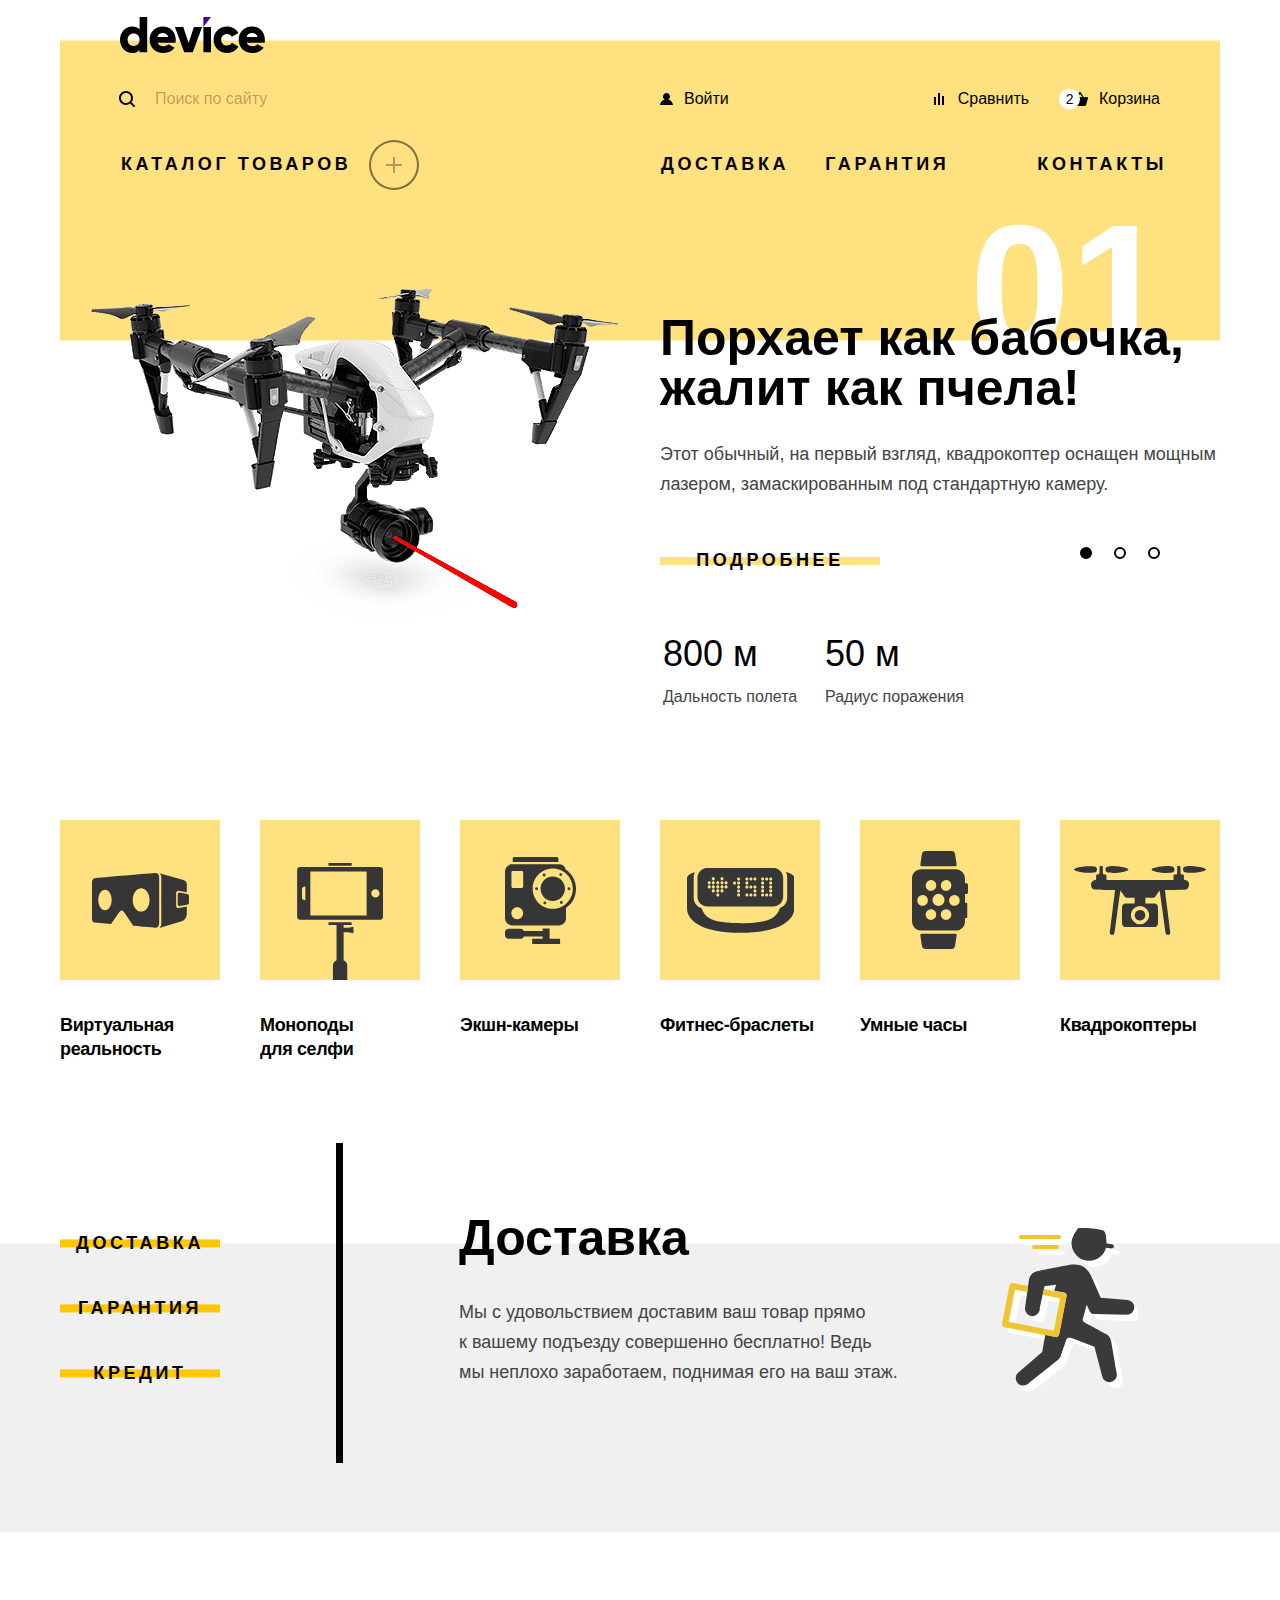
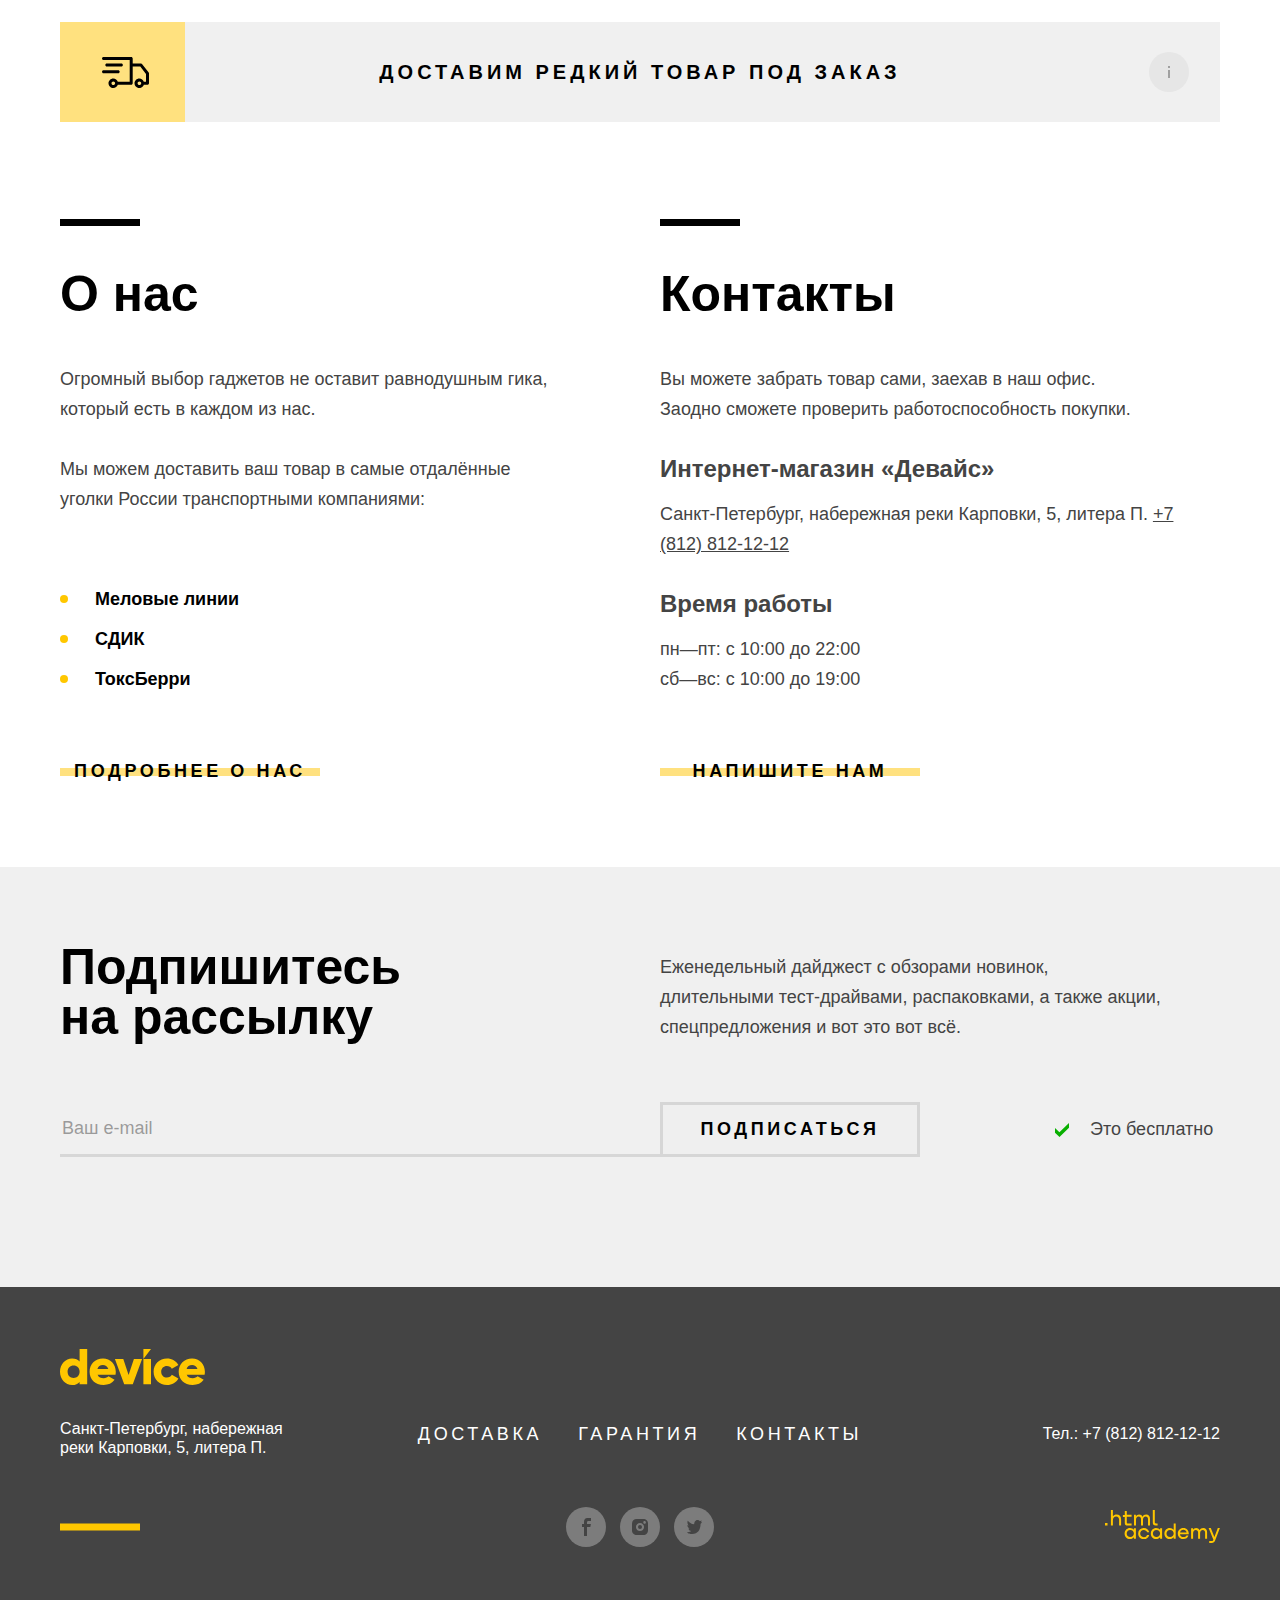
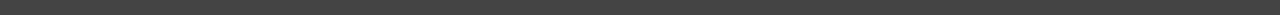
==== commit 5e40246d: "fixed" ====
--- a/index.html
+++ b/index.html
@@ -28,7 +28,7 @@
             Войти
           </a>
         </li>
-        <li class="user-nav-item">
+        <li class="user-nav-item item-compare">
           <a class="user-nav-link link-compare" href="#">
             Сравнить
           </a>
@@ -80,14 +80,20 @@
       <ul class="nav-list">
         <li class="nav-item">
           <a class="nav-link nav-link-catalog" href="#">Каталог товаров</a>
-          <ul class="subcatalog">
-            <li class="subcatalog-item"><a class="subcatalog-link" href="#">Виртуальная реальность</a></li>
-            <li class="subcatalog-item"><a class="subcatalog-link" href="#">Моноподы для cелфи</a></li>
-            <li class="subcatalog-item"><a class="subcatalog-link" href="#">Экшн-камеры</a></li>
-            <li class="subcatalog-item"><a class="subcatalog-link" href="#">Фитнес-браслеты</a></li>
-            <li class="subcatalog-item"><a class="subcatalog-link" href="#">Умные часы</a></li>
-            <li class="subcatalog-item"><a class="subcatalog-link" href="#">Квадрокоптеры</a></li>
-          </ul>
+          <div class="subcatalog-wrap">
+            <ul class="subcatalog">
+              <li class="subcatalog-item"><a class="subcatalog-link" href="#">Виртуальная реальность</a></li>
+              <li class="subcatalog-item"><a class="subcatalog-link" href="#">Моноподы для cелфи</a></li>
+              <li class="subcatalog-item"><a class="subcatalog-link" href="#">Экшн-камеры</a></li>
+            </ul>
+            <ul class="subcatalog">
+              <li class="subcatalog-item"><a class="subcatalog-link" href="#">Фитнес-браслеты</a></li>
+              <li class="subcatalog-item"><a class="subcatalog-link" href="#">Умные часы</a></li>
+            </ul>
+            <ul class="subcatalog">
+              <li class="subcatalog-item"><a class="subcatalog-link" href="#">Квадрокоптеры</a></li>
+            </ul>
+          </div>
         </li>
         <li class="nav-item">
           <a class="nav-link" href="#">Доставка</a>
@@ -112,7 +118,7 @@
 
 
         <ol class="slider-list">
-          <li class="slider-item">
+           <li class="slider-item">
             <div class="slider-card">
               <img class="slider-img" src="img/slider-1.png" width="560" height="560" alt="Фотография квадрокоптера">
               <div class="slider-controls">
@@ -167,8 +173,116 @@
           </div>
           </li>
 
-          <li class="slider-item"></li>
-          <li class="slider-item"></li>
+          <!-- Слайдер 2  -->
+
+          <!-- <li class="slider-item">
+            <div class="slider-card">
+              <img class="slider-img" src="img/slider-2.png" width="560" height="560" alt="Фотография квадрокоптера">
+              <div class="slider-controls">
+                <button class="slider-button slider-prev" type="button">
+                  <span class="visually-hidden">Предыдущее фото</span>
+                </button>
+                <button class="slider-button slider-next" type="button">
+                  <span class="visually-hidden">Следующее фото</span>
+                </button>
+              </div>
+            </div>
+
+            <div class="slider-description">
+              <span class="slider-number">02</span>
+              <h2 class="title slider-title">Худеем<br> правильно!</h2>
+              <p class="slider-text">Мотивирующие фитнес-браслеты помогут найти в себе силы не пропускать занятия и соблюдать диету.</p>
+
+              <div class="slider-description-btn">
+                <a class="button btn-slider" href="#">Подробнее</a>
+
+                <ol class="slider-pagination">
+                  <li class="slider-pagination-item">
+                    <button class="slider-pagination-button " type="button">
+                      <span class="visually-hidden">Слайдер 1</span>
+                    </button>
+                  </li>
+                  <li class="slider-pagination-item">
+                    <button class="slider-pagination-button slider-pagination-button-current" type="button">
+                      <span class="visually-hidden">Слайдер 2</span>
+                    </button>
+                  </li>
+                  <li class="slider-pagination-item">
+                    <button class="slider-pagination-button" type="button">
+                      <span class="visually-hidden">Слайдер 3</span>
+                    </button>
+                  </li>
+                </ol>
+
+              </div>
+
+              <table class="slider-table-feature">
+                <tr>
+                  <td class="table-value">48 часов</td>
+                </tr>
+                <tr>
+                  <td class="table-description">Без подзарядки</td>
+                </tr>
+              </table>
+          </div>
+          </li> -->
+
+          <!-- Слайдер 3-->
+          <!-- <li class="slider-item">
+            <div class="slider-card">
+              <img class="slider-img" src="img/slider-3.png" width="560" height="560" alt="Фотография квадрокоптера">
+              <div class="slider-controls">
+                <button class="slider-button slider-prev" type="button">
+                  <span class="visually-hidden">Предыдущее фото</span>
+                </button>
+                <button class="slider-button slider-next" type="button">
+                  <span class="visually-hidden">Следующее фото</span>
+                </button>
+              </div>
+            </div>
+
+            <div class="slider-description">
+              <span class="slider-number">03</span>
+              <h2 class="title slider-title">Делай селфи,<br> как Бен Стиллер! </h2>
+              <p class="slider-text">Самая длинная палка для селфи доступна в нашем магазине. Восемь (Восемь, Карл!) метров длиной и весом всего 5 кг.</p>
+
+              <div class="slider-description-btn">
+                <a class="button btn-slider" href="#">Подробнее</a>
+
+                <ol class="slider-pagination">
+                  <li class="slider-pagination-item">
+                    <button class="slider-pagination-button " type="button">
+                      <span class="visually-hidden">Слайдер 1</span>
+                    </button>
+                  </li>
+                  <li class="slider-pagination-item">
+                    <button class="slider-pagination-button" type="button">
+                      <span class="visually-hidden">Слайдер 2</span>
+                    </button>
+                  </li>
+                  <li class="slider-pagination-item">
+                    <button class="slider-pagination-button slider-pagination-button-current" type="button">
+                      <span class="visually-hidden">Слайдер 3</span>
+                    </button>
+                  </li>
+                </ol>
+
+              </div>
+
+              <table class="slider-table-feature">
+                <tr>
+                  <td class="table-value">8,5 м</td>
+                  <td class="table-value">5 кг</td>
+                  <td class="table-value">Карбон</td>
+                </tr>
+                <tr>
+                  <td class="table-description">Длина палки</td>
+                  <td class="table-description">Вес палки</td>
+                  <td class="table-description">Материал</td>
+                </tr>
+              </table>
+          </div>
+          </li> -->
         </ol>
 
     </section>
@@ -180,51 +294,33 @@
 
       <ul class="category-list">
         <li class="category-item">
-          <a class="category-link" href="#">
-            <div class="category-wrapper">
-              <img class="category-img" src="img/category/virtual-reality.svg" width="97" height="55" alt="Иконка очков виртуальной реальности">
-            </div>
+          <a class="category-link category-virtual" href="#">
             <h2 class="category-title">Виртуальная реальность</h2>
           </a>
         </li>
         <li class="category-item">
-          <a class="category-link" href="catalog.html">
-            <div class="category-wrapper category-wrapper-end">
-              <img class="category-img" src="img/category/monopod.svg"  width="86" height="117" alt="Иконка монопода для селфи">
-            </div>
+          <a class="category-link category-monopod" href="catalog.html">
             <h2 class="category-title">Моноподы<br>
               для селфи</h2>
           </a>
         </li>
         <li class="category-item">
-          <a class="category-link" href="#">
-            <div class="category-wrapper">
-              <img class="category-img" src="img/category/action-camera.svg" width="71" height="87" alt="Иконка экшн-камеры">
-            </div>
+          <a class="category-link category-camera" href="#">
             <h2 class="category-title">Экшн-камеры</h2>
           </a>
         </li>
         <li class="category-item">
-          <a class="category-link" href="#">
-            <div class="category-wrapper">
-              <img class="category-img" src="img/category/fitness-bracelet.svg" width="107" height="65" alt="Иконка фитнес-браслета">
-            </div>
+          <a class="category-link category-fitness" href="#">
             <h2 class="category-title">Фитнес-браслеты</h2>
           </a>
         </li>
         <li class="category-item">
-          <a class="category-link" href="#">
-            <div class="category-wrapper">
-              <img class="category-img" src="img/category/watch.svg" width="56" height="98" alt="Иконка смарт-часов">
-            </div>
+          <a class="category-link category-watch" href="#">
             <h2 class="category-title">Умные часы</h2>
           </a>
         </li>
         <li class="category-item">
-          <a class="category-link" href="#">
-            <div class="category-wrapper">
-              <img class="category-img" src="img/category/kvadrokopter.svg" width="132" height="69" alt="Иконка квадрокоптера">
-            </div>
+          <a class="category-link category-kvadrokopter" href="#">
             <h2 class="category-title">Квадрокоптеры</h2>
           </a>
         </li>
@@ -251,14 +347,24 @@
         </ul>
 
         <ol class="service-content-list">
-          <li class="service-content-item">
+          <li class="service-content-item servis-contet-delivery">
             <h2 class="title service-title">Доставка</h2>
             <p class="service-content-text">Мы с удовольствием доставим ваш товар прямо<br> к вашему подъезду совершенно бесплатно! Ведь<br>
                мы неплохо заработаем, поднимая его на ваш этаж.
             </p>
           </li>
-          <li class="service-content-item"></li>
-          <li class="service-content-item"></li>
+          <!-- <li class="service-content-item servis-contet-warranty">
+            <h2 class="title service-title">Гарантия</h2>
+            <p class="service-content-text">Если из-за возгорания купленного у нас товара у вас
+              сгорит дом — не переживайте, мы выдадим вам новый.
+              Товар, не дом, конечно же.
+            </p>
+          </li> -->
+          <!-- <li class="service-content-item servis-contet-credit">
+            <h2 class="title service-title">Кредит</h2>
+            <p class="service-content-text">Залезть в долговую яму стало проще! Кредитные консультанты подберут для вас наиболее выгодные условия кредита. Выгодные для банка, разумеется.
+            </p>
+          </li> -->
         </ol>
       </div>
     </section>
@@ -408,13 +514,13 @@
         <form class="delivery-form" action="https://echo.htmlacademy.ru/" method="post">
           <p class="field-group delivery-form-name">
             <label class="form-label" for="delivery-name">Ваше имя:</label>
-            <input class="modal-field" type="text" id="delivery-name" name="delivery-name" placeholder="Имя Фамилия">
+            <input class="modal-field modal-field-user" type="text" id="delivery-name" name="delivery-name" placeholder="Имя Фамилия">
             <span class="field-text  text-red">Пожалуйста, представьтесь</span>
          </p>
 
           <p class="field-group delivery-form-email">
             <label class="form-label" for="delivery-email">Ваш e-mail:</label>
-            <input class="modal-field" type="email" id="delivery-email" name="delivery-email" placeholder="krasotka92@mail.ru" required>
+            <input class="modal-field modal-field-mail" type="email" id="delivery-email" name="delivery-email" placeholder="krasotka92@mail.ru" required>
             <span class="field-text">Забавный у вас адрес</span>
           </p>
 
@@ -426,11 +532,13 @@
           <p class="field-group delivery-form-number">
             <span class="form-label form-label-icon">
               <label for="delivery-number">Количество:</label>
-              <button class="modal-info">
+              <button class="modal-info" type="button">
                 <span class="visually-hidden">Посмотреть дополнительную информацию</span>
+                <span class="info-text">Постараемся найти, сколько нужно. Привезём сколько получится по требованиям
+                  к провозу багажа.</span>
               </button>
             </span>
-            <input class="modal-field" type="text" id="delivery-number" name="delivery-number" placeholder="">
+            <input class="modal-field" type="number" id="delivery-number" name="delivery-number" placeholder="">
           </p>
 
           <button class="button modal-btn" type="submit">Отправить</button>
--- a/styles/styles.css
+++ b/styles/styles.css
@@ -2,7 +2,7 @@
   font-family: "Rubik";
   font-style: normal;
   font-weight: 400;
-  src: url("/fonts/rubik/rubik-400.woff2") format("woff2");
+  src: url("../fonts/rubik/rubik-400.woff2") format("woff2");
   font-display: swap;
 }
 
@@ -10,7 +10,7 @@
   font-family: "Rubik";
   font-style: normal;
   font-weight: 700;
-  src: url("/fonts/rubik/rubik-700.woff2") format("woff2");
+  src: url("../fonts/rubik/rubik-700.woff2") format("woff2");
   font-display: swap;
 }
 
@@ -18,7 +18,7 @@
   font-family: "Rubik";
   font-style: normal;
   font-weight: 800;
-  src: url("/fonts/rubik/rubik-800.woff2") format("woff2");
+  src: url("../fonts/rubik/rubik-800.woff2") format("woff2");
   font-display: swap;
 }
 
@@ -26,7 +26,7 @@
   font-family: "Raleway";
   font-style: normal;
   font-weight: 800;
-  src: url("/fonts/raleway/raleway-800.woff2") format("woff2");
+  src: url("../fonts/raleway/raleway-800.woff2") format("woff2");
   font-display: swap;
 }
 
@@ -65,6 +65,7 @@
 /* Хедер */
 
 .page-header {
+  position: relative;
   width: 1160px;
   margin: 0 auto;
   margin-top: 17px;
@@ -100,20 +101,20 @@
 
 .user-nav-item {
   position: relative;
-  margin-right: 15px;
   padding: 0;
 }
 
 .user-nav-item:first-child {
-  margin-right: 24px;
-}
-
-.user-nav-item:nth-child(2) {
-  margin-right: auto;
-}
+  margin-right: 20px;
+}
+
+
 
 .user-nav-item:last-child {
-  margin-right: 0;
+  margin-left: 0;
+}
+.item-compare {
+  margin-left: auto;
 }
 
 .nav-form {
@@ -126,10 +127,19 @@
   font-family: "Rubik", Arial, sans-serif;
   font-size: 16px;
   line-height: 19px;
-  color: rgba(0, 0, 0, 0.3);
   background-color: #ffe17f;
   border: none;
   border-radius: 20px;
+}
+
+.nav-search::-webkit-input-placeholder {
+  color: rgba(0, 0, 0, 0.3);
+}
+.nav-search::-moz-placeholder {
+  color: rgba(0, 0, 0, 0.3);
+}
+.nav-search:-ms-input-placeholder {
+  color: rgba(0, 0, 0, 0.3);
 }
 
 .nav-form::before {
@@ -143,8 +153,16 @@
   background: url("../img/search.svg");
 }
 
-.nav-search:hover {
-  opacity: 0.6;
+.nav-search:hover::-webkit-input-placeholder {
+  color: rgba(0, 0, 0, 0.6);
+}
+
+.nav-search:hover::-moz-placeholder {
+  color: rgba(0, 0, 0, 0.6);
+}
+
+.nav-search:hover:-ms-input-placeholder{
+  color: rgba(0, 0, 0, 0.6);
 }
 
 .nav-search:focus {
@@ -162,6 +180,11 @@
   color: inherit;
   text-decoration: none;
   border-radius: 20px;
+}
+
+.link-out {
+  padding: 10px 5px;
+  color: rgba(0, 0, 0, 0.3);
 }
 
 .user-nav-link::before {
@@ -291,7 +314,7 @@
   box-sizing: border-box;
   border: 2px solid rgba(0, 0, 0, 0.5);
   border-radius: 50%;
-  background-image: url(../img/plus.svg);
+  background-image: url("../img/plus.svg");
   background-repeat: no-repeat;
   background-position: center;
 }
@@ -311,6 +334,10 @@
   background-image: none;
 }
 
+.nav-link-catalog:hover + .subcatalog-wrap {
+  display: flex;
+}
+
 .nav-link:focus {
   box-shadow: inset 0 0 0 2px #af4fff;
 }
@@ -322,16 +349,32 @@
 
 /* Subcatalog */
 
+.subcatalog-wrap {
+  display: none;
+  padding-bottom: 32px;
+  position: absolute;
+  width: 100%;
+  min-height: 150px;
+  margin: 0;
+  margin-left: -43px;
+  padding: 0;
+  padding-top: 30px;
+  padding-left: 45px;
+  padding-bottom: 45px;
+  background-color: #ffe17f;
+  z-index: 1;
+}
+
 .subcatalog {
-  display: none;
-  margin: 0;
-  margin-top: 30px;
-  padding: 0;
+  margin: 0;
+  margin-right: 15px;
+  padding: 0;
+  min-width: 190px;
   list-style-type: none;
 }
 
 .subcatalog-item {
-  margin-bottom: 8px;
+  margin-bottom: 6px;
 }
 
 .subcatalog-link {
@@ -344,8 +387,8 @@
   border-radius: 20px;
 }
 
-.nav-item:focus-within .subcatalog {
-  display: block;
+.nav-item:focus-within .subcatalog-wrap{
+  display: flex;
 }
 
 .subcatalog-link:hover {
@@ -358,6 +401,7 @@
 }
 
 .subcatalog-link:active {
+  box-shadow: none;
   opacity: 0.3;
 }
 
@@ -380,6 +424,7 @@
 /* Button */
 
 .button {
+  padding: 10px 0;
   font-family: "Raleway", sans-serif;
   font-weight: 800;
   font-size: 18px;
@@ -583,6 +628,7 @@
 
 .slider-pagination-button:focus{
   border-color: #af4fff ;
+  outline: none;
 }
 
 .slider-pagination-button:active {
@@ -595,20 +641,20 @@
 
 .table-value {
   padding-bottom: 10px;
-  width: 160px;
+  min-width: 160px;
   font-size: 36px;
   color: #000000;
 }
 
 .table-description {
-  width: 160px;
+  min-width: 160px;
   font-size: 16px;
 }
 
 /* Каталог */
 
 .category {
-  margin-bottom: 66px;
+  margin-bottom: 70px;
 }
 
 .category-list {
@@ -621,31 +667,72 @@
 
 .category-item {
   width: 160px;
+  min-height: 253px;
 }
 
 .category-link {
+  position: relative;
   text-decoration: none;
 }
 
-.category-item:hover .category-wrapper {
-  background: #FFC700
+.category-link::before {
+  content: "";
+  position: absolute;
+  top: 0;
+  left: 0;
+  width: 160px;
+  height: 160px;
+  background-color: #ffe17f;
+  background-repeat: no-repeat;
+  background-position: center;
+}
+
+.category-virtual::before {
+  background-image: url(../img/category/virtual-reality.svg);
+}
+
+.category-monopod::before {
+  background-image: url(../img/category/monopod.svg);
+  background-position: bottom center;
+}
+
+.category-camera::before {
+  background-image: url(../img/category/action-camera.svg);
+}
+
+.category-fitness::before {
+  background-image: url(../img/category/fitness-bracelet.svg);
+}
+
+.category-watch::before {
+  background-image: url(../img/category/watch.svg);
+}
+
+.category-kvadrokopter::before {
+  background-image: url(../img/category/kvadrokopter.svg);
+}
+
+
+.category-link:hover::before {
+  background-color: #FFC700;
 }
 
 a:focus {
   outline: none;
 }
 
-.category-link:focus .category-wrapper {
-  border: 5px solid #AF4FFF;
+.category-link:focus::before {
+  box-shadow: inset 0 0 0 5px #AF4FFF;
 }
 
 .category-link:focus .category-title {
   color: #AF4FFF;
 }
 
-.category-link:active .category-wrapper {
+.category-link:active::before {
   background-color: #ffc700;
-  border: none;
+  box-shadow: none;
+  fill-opacity: 0.3;
 }
 
 .category-link:active .category-title {
@@ -653,25 +740,11 @@
   opacity: 0.3;
 }
 
-.category-link:active .category-img {
-  opacity: 0.3;
-}
-
-.category-wrapper {
-  display: flex;
-  justify-content: center;
-  align-items: center;
+.category-title {
+  position: relative;
+  top: 193px;
+  margin: 0;
   margin-bottom: 33px;
-  width: 160px;
-  height: 160px;
-  background-color: #ffe17f;
-}
-
-.category-wrapper-end {
-  align-items: flex-end;
-}
-
-.category-title {
   font-family: "Raleway", sans-serif;
   font-size: 18px;
   line-height: 24px;
@@ -771,16 +844,33 @@
   line-height: 30px;
 }
 
-.service-title::before {
-  content: "";
-  position: absolute;
+.service-content-item::before {
+  content: "";
+  position: absolute;
+}
+
+.servis-contet-delivery::before {
   top: 15px;
   right: -240px;
-
   width: 136px;
   height: 164px;
-
-  background: url("/img/tab-delivery.svg") no-repeat;
+  background: url("../img/tab-delivery.svg") no-repeat;
+}
+
+.servis-contet-warranty::before {
+  top: -10px;
+  right: -215px;
+  width: 171px;
+  height: 195px;
+  background: url("../img/tab-warranty.svg") no-repeat;
+}
+
+.servis-contet-credit::before {
+  top: -8px;
+  right: -190px;
+  width: 156px;
+  height: 188px;
+  background: url("../img/tab-credit.svg") no-repeat;
 }
 
 /* Модальное окно */
@@ -1076,6 +1166,18 @@
   border-bottom: 3px solid rgba(0, 0, 0, 0.1);
 }
 
+.field::-webkit-input-placeholder { /* Chrome/Opera/Safari */
+  color: rgba(68, 68, 68, 0.5);
+}
+
+.field::-moz-placeholder { /* Firefox 19+ */
+  color: rgba(68, 68, 68, 0.5);
+}
+
+.field:-ms-input-placeholder { /* IE 10+ */
+  color: rgba(68, 68, 68, 0.5);
+}
+
 .field:hover{
   border-bottom: 3px solid rgba(0, 0, 0, 0.2);
 }
@@ -1126,7 +1228,7 @@
   left: 0;
   width: 14px;
   height: 14px;
-  background-image: url(/img/tick-big.svg);
+  background-image: url("../img/tick-big.svg");
 }
 
 /* Футер */
@@ -1373,13 +1475,14 @@
 }
 
 .inner-header .title {
-  margin-bottom: 20px;
+  margin-bottom: 18px;
 }
 
 .breadcrumbs {
   display: flex;
   justify-content: flex-start;
   margin: 0;
+  margin-left: -15px;
   padding: 0;
   list-style-type: none;
 }
@@ -1396,7 +1499,7 @@
   right: -6px;
   width: 4px;
   height: 7px;
-  background-image: url(/img/nav-arrow.svg);
+  background-image: url("../img/nav-arrow.svg");
   opacity: 0.2;
 }
 
@@ -1607,8 +1710,12 @@
   left: 3px;
   width: 10px;
   height: 10px;
-  background-image: url(../img/tick.svg);
-  content: "";
+  background-image: url("../img/tick.svg");
+  content: "";
+}
+
+.control-input[type="checkbox"]:checked:focus + .control-mark::before {
+  background-image: url("../img/tick-checked.svg");
 }
 
 .control:hover .control-input[type="checkbox"]:checked + .control-mark,
@@ -1710,7 +1817,7 @@
 .sorting-container {
   display: flex;
   align-items: center;
-  padding: 25px 0 25px 72px;
+  padding: 11px 0 8px 72px;
   background-color: #ebebeb;
 }
 
@@ -1812,42 +1919,103 @@
   width: 60px;
   height: 60px;
   background-image: url("../img/new.svg");
-
+  z-index: 1;
+}
+
+.product-card-link {
+  position: relative;
+  display: block;
+  text-decoration: none;
+}
+
+.product-card-link::before {
+
+  content: "";
+  position: absolute;
+  display: none;
+  top: 0;
+  left: 0;
+  width: 100%;
+  height: 380px;
+  background-color: rgba(240, 240, 240, 0.8);
+}
+
+.product-card-btn {
+  position: relative;
+  display: none;
+  padding: 10px 15px;
+  background-color: transparent;
+  text-align: center;
+}
+
+.product-card-btn::before {
+  content: "";
+  position: absolute;
+  width: 100%;
+  height: 8px;
+  top: 50%;
+  left: 50%;
+  transform: translate(-50%, -50%);
+  background: #ffc700;
+  z-index: -1;
 }
 
 .product-card-description {
   display: flex;
-  align-items: flex-start;
   justify-content: space-between;
-}
-
-.product-card-link {
+  align-items: baseline;
+}
+
+.product-card-link:hover::before {
   display: block;
-  margin-bottom: 32px;
+}
+
+.product-card-link:hover .product-card-btn {
+  position: absolute;
+  display: flex;
+  top: 170px;
+  left: 50%;
+  transform: translateX(-50%);
+}
+
+.product-card-btn:hover {
+  background-color: #ffc700;
+}
+
+.product-card-btn:active {
+  color: rgba(0, 0, 0, 0.3);
+  background-color: #ffc700;
+}
+
+.product-card-link:focus .product-card-image {
+  box-shadow:  0 0 0 5px #af4fff;
+}
+
+.product-card-link:focus .product-card-description .product-card-title,
+.product-card-link:focus .product-card-description .product-card-price{
+  color: #af4fff;
 }
 
 .product-card-image {
   display: block;
+  margin-bottom: 33px;
   width: 360px;
   height: 380px;
   background-color: #e5e5e5;
 }
 
-.product-card-title-link {
-  width: 280px;
-  color: inherit;
-  text-decoration: none;
-}
-
 .product-card-title {
   margin: 0;
+  width: 75%;
   font-weight: 700;
   line-height: 24px;
   letter-spacing: -0.02em;
-}
-
-.product-card-title-price {
+  color: #000;
+}
+
+.product-card-price {
   line-height: 21px;
+  text-align: right;
   color: #444444;
 }
 
@@ -1892,6 +2060,13 @@
   background-color: #ebebeb;
   list-style-type: none;
 }
+.pagination-item:first-child {
+  margin-right: 170px;
+}
+
+.pagination-item:last-child {
+  margin-left: auto;
+}
 
 .pagination-link {
   display: block;
@@ -2145,7 +2320,7 @@
 .modal {
   position: relative;
   margin: auto;
-  padding: 62px 70px;
+  padding: 63px 70px;
   background-color: #FFFFFF;
   border: 10px solid #000000;
   box-shadow: 0px 10px 0px rgba(0, 0, 0, 0.1);
@@ -2157,7 +2332,7 @@
 
 .modal-title {
   margin: 0;
-  margin-bottom: 65px;
+  margin-bottom: 67px;
   font-family: "Raleway", sans-serif;
   font-weight: 800;
   font-size: 50px;
@@ -2213,12 +2388,35 @@
   font-family: "Rubik", Arial, sans-serif;
   font-size: 16px;
   line-height: 20px;
-  color: rgba(0, 0, 0, 0.6);
   background-color: #f0f0f0;
   border: none;
   outline: none;
 }
 
+.modal-field-user {
+  background-image: url("../img/modal-user.svg");
+  background-repeat: no-repeat;
+  background-position: 326px 24px;
+}
+
+.modal-field-mail {
+  background-image: url("../img/modal-mail.svg");
+  background-repeat: no-repeat;
+  background-position: 326px 24px;
+}
+
+.modal-field::-webkit-input-placeholder { /* Chrome/Opera/Safari */
+  color: rgba(0, 0, 0, 0.6);
+}
+
+.modal-field::-moz-placeholder { /* Firefox 19+ */
+  color: rgba(0, 0, 0, 0.6);
+}
+
+.modal-field:-ms-input-placeholder { /* IE 10+ */
+  color: rgba(0, 0, 0, 0.6);
+}
+
 .modal-field:hover {
   background-color: #ebebeb;
 }
@@ -2228,21 +2426,33 @@
 }
 
 .modal-field:focus:active {
-  color: #000000;
   background-color: transparent;
   box-shadow: none;
   box-shadow: inset 0 0 0 3px #000000;
 }
 
 .modal-field:active {
-  color: #000000;
   background-color: transparent;
   box-shadow: none;
   box-shadow: inset 0 0 0 3px #000000;
 }
 
+.modal-field:active::-webkit-input-placeholder { /* Chrome/Opera/Safari */
+  color: rgba(0, 0, 0, 0.6);
+}
+
+.modal-field:active::-moz-placeholder { /* Firefox 19+ */
+  color: rgba(0, 0, 0, 0.6);
+}
+
+
+.modal-field:active:-ms-input-placeholder { /* IE 10+ */
+  color: rgba(0, 0, 0, 0.6);
+}
+
+
 input[type="email"].modal-field::-webkit-input-placeholder {
-  color: #000;
+  color: #000000;
 }
 
 .field-text {
@@ -2297,6 +2507,42 @@
   background: no-repeat url("../img/info.svg") center #ffe17f;
   border-radius: 50%;
   border: none;
+}
+
+.modal-info:hover .info-text{
+  display: block;
+}
+
+.modal-info:focus {
+  outline: none;
+}
+
+.info-text {
+  position: absolute;
+  display: none;
+  top: 35px;
+  left: -140px;
+  padding: 19px;
+  width: 200px;
+  font-family: "Rubik", Arial, sans-serif;
+  font-weight: 400;
+  font-size: 16px;
+  line-height: 20px;
+  text-align: left;
+  color: #ffffff;
+  background-color: #000000;
+  z-index: 1;
+}
+
+.info-text::before {
+  position: absolute;
+  content: "";
+  top: -6px;
+  right: 40px;
+  width: 14px;
+  height: 16px;
+  background-image: url("../img/triangle.svg");
+  background-repeat: no-repeat;
 }
 
 .modal-btn {
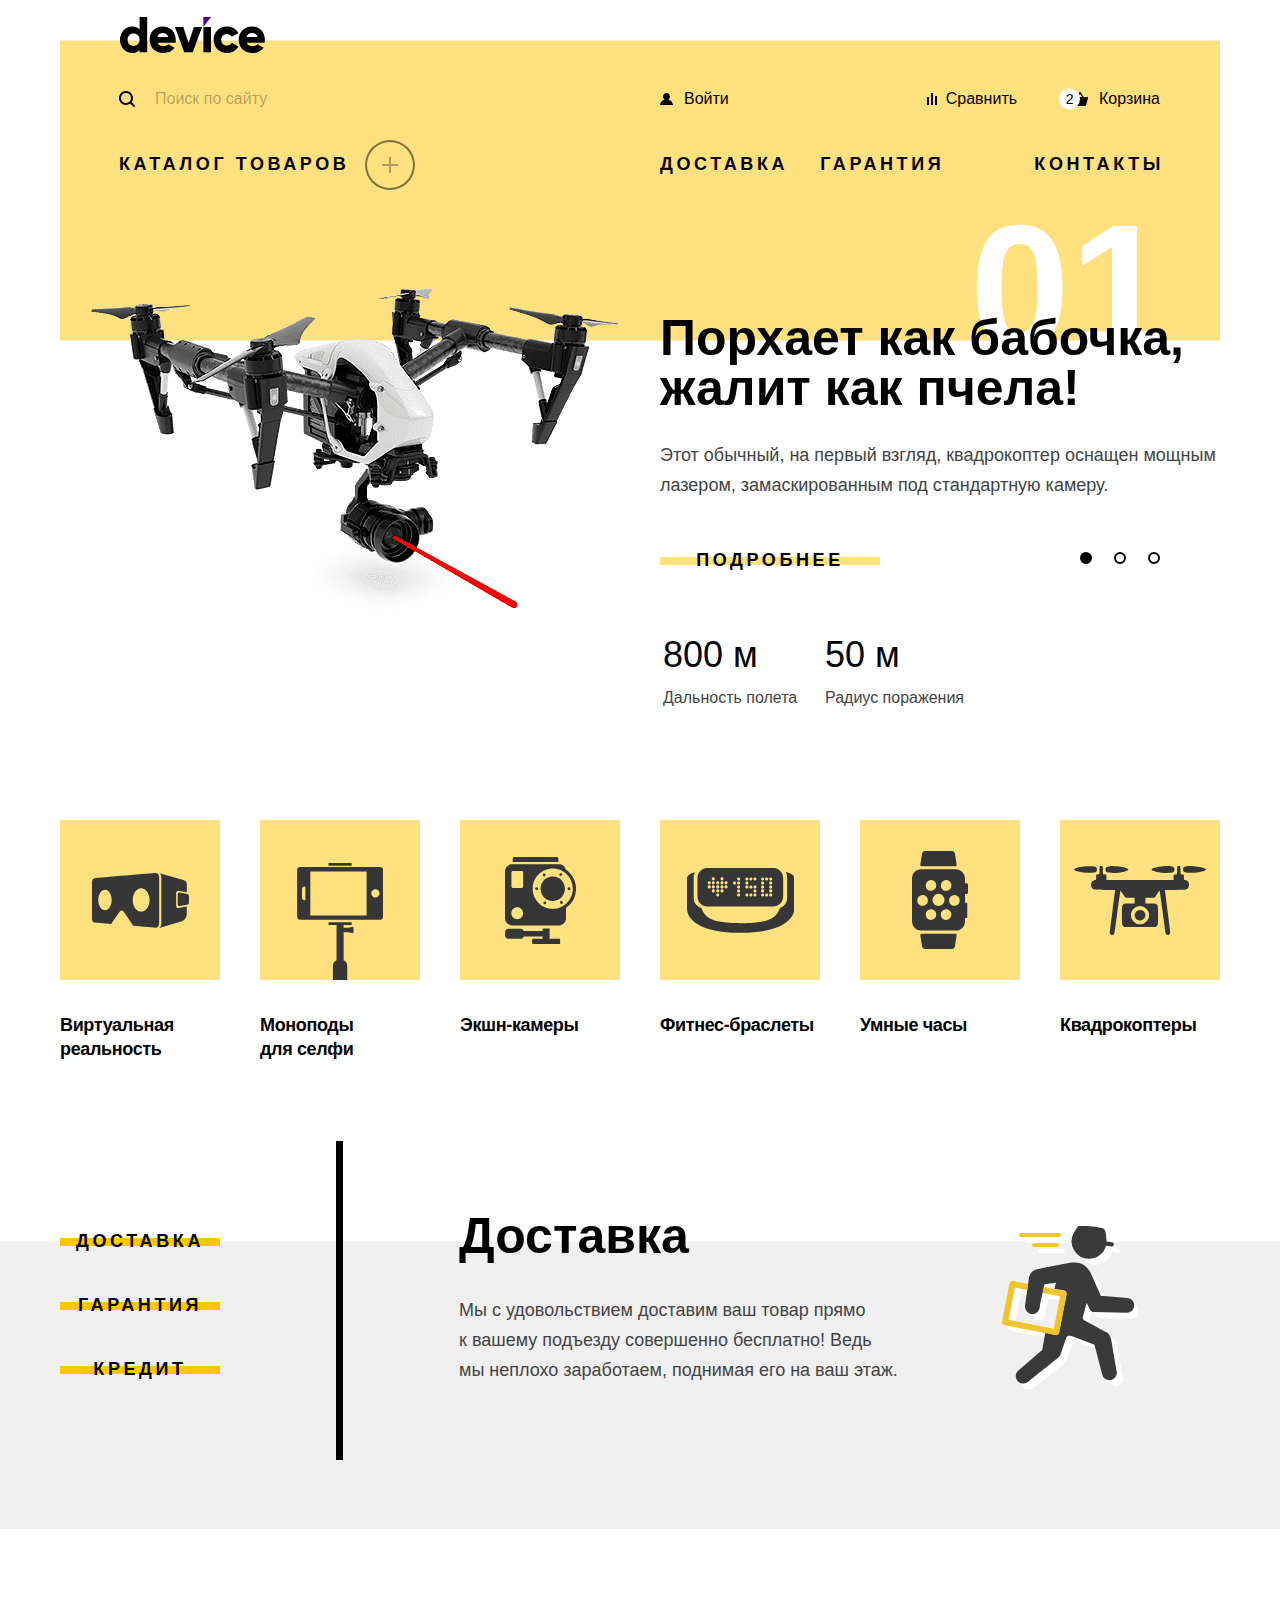
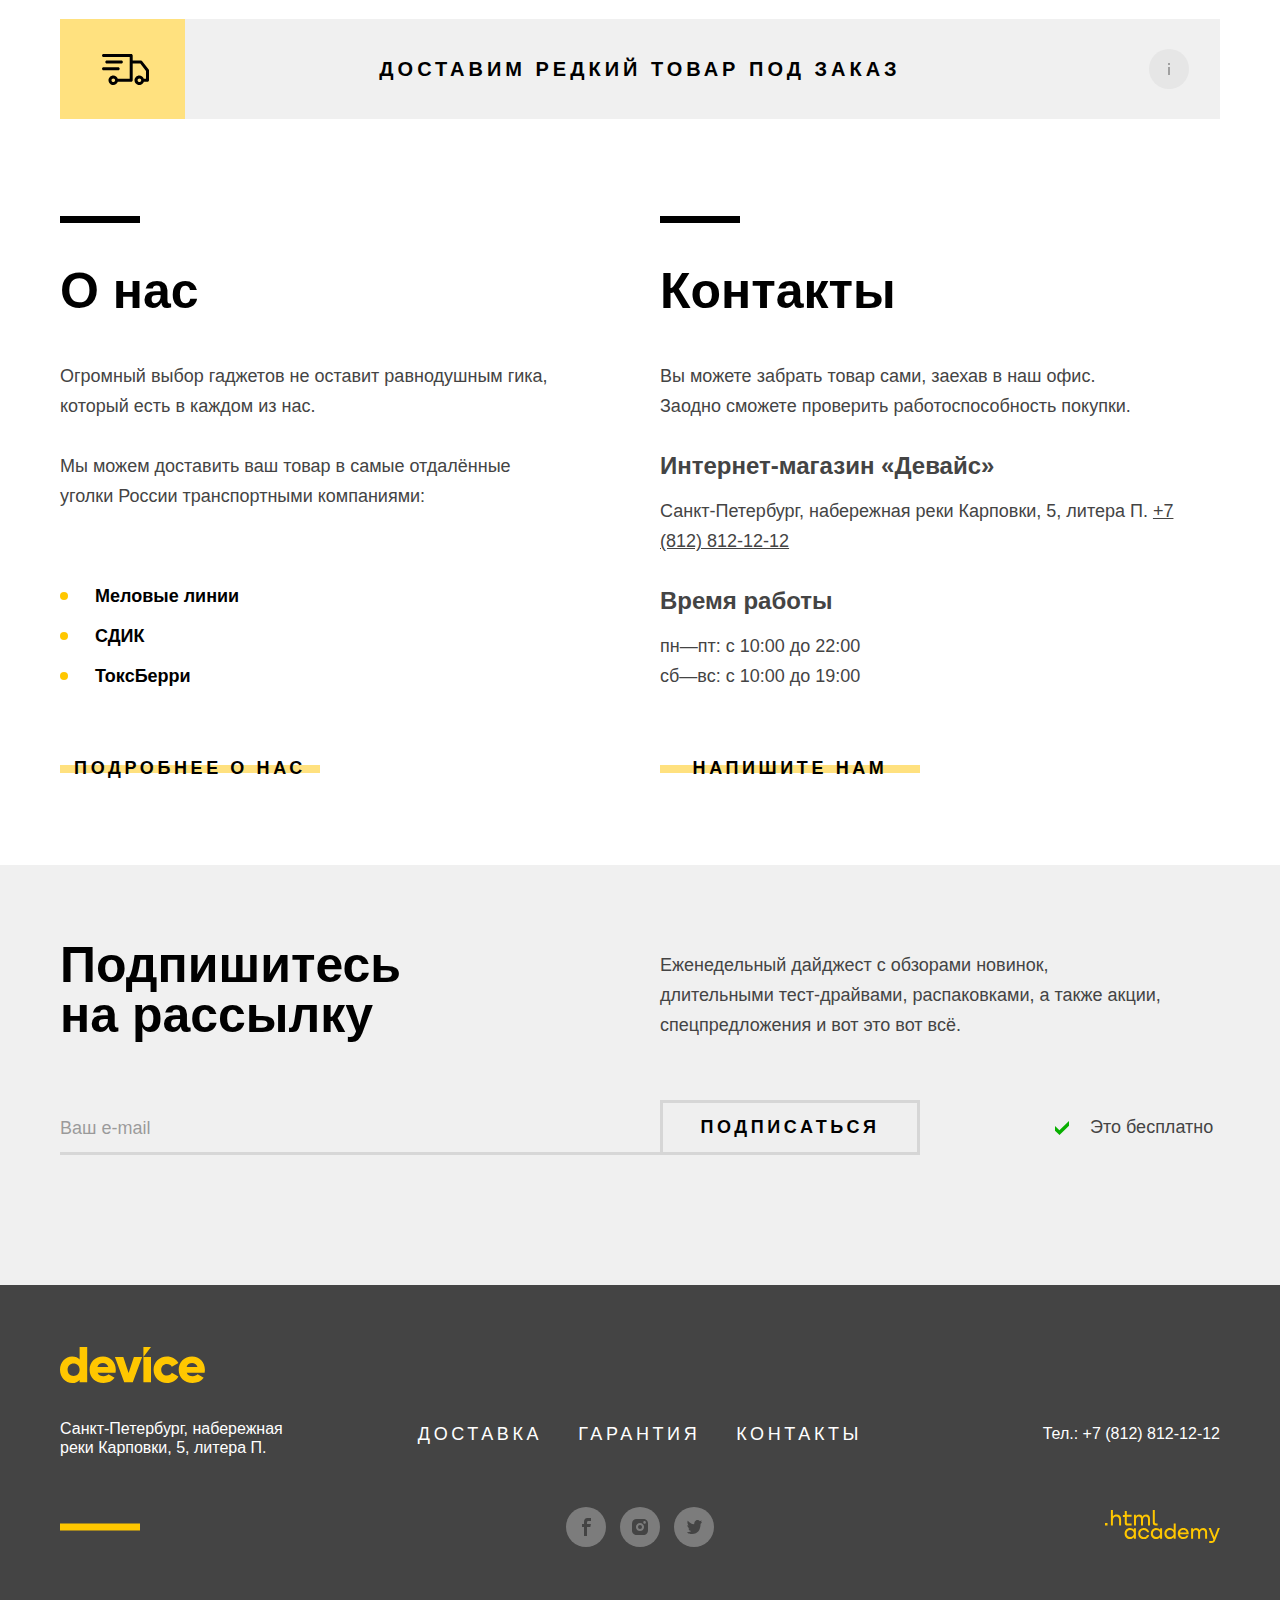
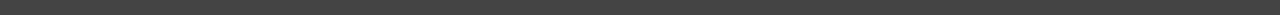
==== commit 9edf1ac2: "fixed" ====
--- a/index.html
+++ b/index.html
@@ -21,6 +21,7 @@
           <form class="nav-form" action="https://echo.htmlacademy.ru/" method="get">
             <label class="visually-hidden" for="nav-search">Поиск по сайту</label>
             <input class="nav-search" type="text" id="nav-search" placeholder="Поиск по сайту">
+            <button class="nav-form-btn" type="button">Найти</button>
           </form>
         </li>
         <li class="user-nav-item">
@@ -390,9 +391,9 @@
             <li class="transport-item">СДИК</li>
             <li class="transport-item">ТоксБерри</li>
           </ul>
-          <div class="btn-about-wrapper">
+
             <a class="button btn-about" href="#">Подробнее о нас</a>
-          </div>
+
         </section>
 
         <section class="contacts">
@@ -400,7 +401,7 @@
           <p>Вы можете забрать товар сами, заехав в наш офис.<br> Заодно сможете проверить работоспособность покупки. </p>
           <h3 class="contacts-title">Интернет-магазин «Девайс»</h3>
           <address class="contacts-address">
-            Санкт-Петербург, набережная реки Карповки, 5, литера П.
+            <span>Санкт-Петербург, набережная реки Карповки, 5, литера П.</span>
             <a class="contacts-phone" href="tel:78128121212">+7 (812) 812-12-12</a>
           </address>
           <h3 class="contacts-title">Время работы</h3>
@@ -409,9 +410,9 @@
             <li class="contacts-schedule-item">пн—пт: с 10:00 до 22:00</li>
             <li class="contacts-schedule-item">сб—вс: с 10:00 до 19:00</li>
           </ul>
-          <div class="btn-feedback-wrapper">
-            <a class="button btn-feedback" href="#">Напишите нам</a>
-          </div>
+
+            <a class="button btn-about" href="#">Напишите нам</a>
+
         </section>
 
     </div>
@@ -538,7 +539,11 @@
                   к провозу багажа.</span>
               </button>
             </span>
-            <input class="modal-field" type="number" id="delivery-number" name="delivery-number" placeholder="">
+            <span class="delivery-number-wrap">
+              <button class="delivery-number-btn number-btn-minus" type="button"></button>
+              <input class="modal-field" type="text" id="delivery-number" name="delivery-number" placeholder="1">
+              <button class="delivery-number-btn number-btn-plus" type="button"></button>
+            </span>
           </p>
 
           <button class="button modal-btn" type="submit">Отправить</button>
--- a/styles/styles.css
+++ b/styles/styles.css
@@ -41,6 +41,7 @@
 body{
   display: flex;
   flex-direction: column;
+  min-width: 1200px;
   min-height: 100%;
   margin: 0;
   font-family: "Rubik", "Arial", sans-serif;
@@ -90,7 +91,7 @@
 .user-nav-list {
   position: relative;
   display: flex;
-  justify-content: flex-start;
+  justify-content: flex-end;
   flex-wrap: wrap;
   align-items: center;
   margin: 0;
@@ -108,10 +109,8 @@
   margin-right: 20px;
 }
 
-
-
 .user-nav-item:last-child {
-  margin-left: 0;
+  margin-left: 12px;
 }
 .item-compare {
   margin-left: auto;
@@ -121,9 +120,41 @@
   position: relative;
 }
 
+.nav-form-btn {
+  position: absolute;
+  top: 0px;
+  right: 0px;
+  display: none;
+  padding: 8px 55px 8px 53px;
+  font-family: "Rubik", Arial, sans-serif;
+  font-weight: 400;
+  font-size: 16px;
+  line-height: 19px;
+  color: #000000;
+  background-color: transparent;
+  border: 2px solid #000000;
+  border-radius: 0px 20px 20px 0px;
+  outline: none;
+}
+
+.nav-form-btn:hover {
+  color: #ffffff;
+  background-color: #000000;
+}
+
+.nav-form-btn:focus {
+  border: 2px solid #af4fff;
+}
+
+.nav-form-btn:active {
+  color: rgba(255, 255, 255, 0.3);
+  background-color: #000000;
+  border: 2px solid #000000;
+}
+
 .nav-search {
   width: 516px;
-  padding: 10px 10px 10px 52px;
+  padding: 10px 170px 10px 52px;
   font-family: "Rubik", Arial, sans-serif;
   font-size: 16px;
   line-height: 19px;
@@ -170,9 +201,19 @@
   box-shadow: inset 0 0 0 2px #af4fff;
 }
 
+.nav-search:active {
+  box-shadow: inset 0 0 0 2px #000000;
+}
+
+.nav-search:active + .nav-form-btn {
+  display: block;
+}
+
+
 .user-nav-link {
   position: relative;
   padding: 10px 25px 10px 45px;
+  max-width: 250px;
   display: block;
   font-weight: 400;
   font-size: 16px;
@@ -200,6 +241,10 @@
   height: 12px;
 
   background: url("../img/user.svg");
+}
+
+.link-compare {
+  padding-left: 40px;
 }
 
 .link-compare::before {
@@ -256,6 +301,7 @@
 
 .nav-list {
   display: flex;
+  justify-content: flex-end;
   flex-wrap: wrap;
   margin: 0;
   padding: 0;
@@ -274,15 +320,17 @@
 }
 
 .nav-item:last-child {
-  margin-left: 52px;
+  margin-left: 58px;
+  margin-right: 5px;
   text-align: right;
 }
 
 .nav-link {
   position: relative;
   display: block;
-  padding: 14px 18px 15px;
+  padding: 14px 16px 15px;
   min-width: 140px;
+  max-width: 300px;
   font-family: "Raleway", sans-serif;
   font-weight: 800;
   font-size: 18px;
@@ -527,6 +575,7 @@
   display: flex;
   align-items: center;
   margin-right: 50px;
+  max-width: 270px;
   height: 135px;
   top: 30px;
   right: 0;
@@ -539,13 +588,13 @@
 
 .slider-title {
   margin: 0;
-  margin-bottom: 26px;
+  margin-bottom: 27px;
   padding-top: 123px;
 }
 
 .slider-text {
   margin: 0;
-  margin-bottom: 37px;
+  margin-bottom: 36px;
 }
 
 .slider-description-btn {
@@ -558,7 +607,6 @@
 .btn-slider {
   display: block;
   width: 220px;
-  height: 50px;
   padding-top: 14px;
   padding-bottom: 16px;
   text-align: center;
@@ -603,6 +651,7 @@
   justify-content: center;
   margin: 0;
   margin-right: 60px;
+  margin-top: 5px;
   padding: 0;
   list-style-type: none;
 }
@@ -654,12 +703,14 @@
 /* Каталог */
 
 .category {
-  margin-bottom: 70px;
+  margin-bottom: 68px;
 }
 
 .category-list {
   display: flex;
-  justify-content: space-between;
+  flex-wrap: wrap;
+  justify-content: flex-start;
+  gap: 40px;
   margin: 0;
   padding: 0;
   list-style-type: none;
@@ -779,20 +830,20 @@
 .service-item {
   position: relative;
   z-index: 0;
-  margin-bottom: 25px;
+  margin-bottom: 23px;
 }
 
 .btn-service {
+  position: relative;
   width: 160px;
-  height: 40px;
-  border: none;
   background-color: transparent;
 }
 
 .btn-service::before {
   content: "";
   position: absolute;
-  transform: translateY(80%);
+  top: 50%;
+  transform: translateY(-50%);
   left: 0;
   width: 160px;
   height: 8px;
@@ -801,8 +852,6 @@
 }
 
 .btn-service:hover {
-  width: 160px;
-  height: 40px;
   background-color: #FFC700;
 }
 
@@ -813,7 +862,6 @@
 .btn-service:active {
   padding-right: 120px;
   width: 280px;
-  height: 40px;
   color: #ffe17f;
   background-color: #000000;
 }
@@ -883,8 +931,7 @@
   position: relative;
   width: 1160px;
   height: 100px;
-  padding: 0;
-
+  padding: 0 125px;
   font-family: "Raleway", sans-serif;
   font-weight: 800;
   font-size: 20px;
@@ -1046,22 +1093,17 @@
   border-radius: 50%;
 }
 
-.btn-about-wrapper {
-  position: relative;
-}
-
-.btn-about,
-.btn-feedback {
+
+
+.btn-about {
+  position: relative;
   display: block;
   width: 260px;
-  height: 50px;
   padding-top: 14px;
   padding-bottom: 16px;
-  text-align: center;
-}
-
-.btn-about::before,
-.btn-feedback::before {
+}
+
+.btn-about::before {
   content: "";
   position: absolute;
   width: 260px;
@@ -1073,21 +1115,18 @@
   z-index: -1;
 }
 
-.btn-about:hover,
-.btn-feedback:hover {
+.btn-about:hover {
   background: #FFE17F;
 }
 
-.btn-about:focus::before,
-.btn-feedback:focus::before {
+.btn-about:focus::before {
   background: #AF4FFF;
   outline: none;
 }
 
-.btn-about:active,
-.btn-feedback:active {
+.btn-about:active {
   background: #FFE17F;
-  opacity: 0.3;
+  color: rgba(0, 0, 0, 0.3);
 }
 
 .contacts {
@@ -1123,10 +1162,6 @@
   list-style-type: none;
 }
 
-.btn-feedback-wrapper {
-  position: relative;
-}
-
 /* Рассылка  */
 
 .newsletter {
@@ -1153,8 +1188,7 @@
 .field {
   width: calc(50% + 20px);
   float: left;
-  height: 55px;
-  padding-right: 40px;
+  padding: 13px 40px 9px 0;
   font-family: "Rubik", Arial, sans-serif;
   font-weight: 400;
   font-size: 18px;
@@ -1193,7 +1227,7 @@
 
 .newsletter-button {
   width: 260px;
-  height: 55px;
+  min-height: 55px;
   text-align: center;
   border: 3px solid rgba(0, 0, 0, 0.1);
 }
@@ -1211,7 +1245,7 @@
 .newsletter-button:active {
   color: rgba(255, 255, 255, 0.3);
   background-color: #000000;
-  border: none;
+  border: 3px solid #000000;
 
 }
 
@@ -1246,7 +1280,7 @@
 
 .footer-logo {
   display: inline-block;
-  margin-bottom: 25px;
+  margin-bottom: 27px;
 }
 
 .footer-logo-img {
@@ -1466,12 +1500,16 @@
 
 /* Страница каталога */
 
+.header-inner {
+  padding-bottom: 36px;
+}
+
 /* Хедер каталога */
 
 .inner-header {
   width: 1160px;
   margin: 0 auto;
-  padding: 37px 60px 40px 60px;
+  padding: 37px 60px 45px 60px;
 }
 
 .inner-header .title {
@@ -1481,6 +1519,7 @@
 .breadcrumbs {
   display: flex;
   justify-content: flex-start;
+  flex-wrap: wrap;
   margin: 0;
   margin-left: -15px;
   padding: 0;
@@ -1489,7 +1528,7 @@
 
 .breadcrumbs-item {
   position: relative;
-  margin-right: 9px;
+  margin-right: 11px;
 }
 
 .breadcrumbs-item::after {
@@ -1567,10 +1606,14 @@
 
 .catalog-filter-title {
   position: relative;
-  margin-bottom: 37px;
+  margin-bottom: 22px;
   font-weight: 700;
   line-height: 20px;
   letter-spacing: -0.02em;
+}
+
+.filter-title-price {
+  margin-bottom: 37px;
 }
 
 .catalog-filter-title::before {
@@ -1583,6 +1626,10 @@
 }
 
 /* Ползунок */
+
+.range {
+  max-width: 220px;
+}
 
 .range-scale {
   position: relative;
@@ -1660,6 +1707,14 @@
   border: none;
 }
 
+.catalog-filter-group:last-child {
+  mb38px
+}
+
+.filter-color {
+  margin-bottom: 53px;
+}
+
 .catalog-filter-list {
   margin: 0;
   padding: 0;
@@ -1775,11 +1830,10 @@
 
 .button-filter {
   position: relative;
-  display: block;
+
   width: 200px;
-  height: 40px;
   background-color: transparent;
-  text-align: center;
+
   z-index: 1;
 }
 
@@ -1929,7 +1983,6 @@
 }
 
 .product-card-link::before {
-
   content: "";
   position: absolute;
   display: none;
@@ -1938,6 +1991,10 @@
   width: 100%;
   height: 380px;
   background-color: rgba(240, 240, 240, 0.8);
+}
+
+.product-card-btn-wrap {
+
 }
 
 .product-card-btn {
@@ -1972,7 +2029,7 @@
 
 .product-card-link:hover .product-card-btn {
   position: absolute;
-  display: flex;
+  display: block;
   top: 170px;
   left: 50%;
   transform: translateX(-50%);
@@ -2320,7 +2377,7 @@
 .modal {
   position: relative;
   margin: auto;
-  padding: 63px 70px;
+  padding: 62px 70px;
   background-color: #FFFFFF;
   border: 10px solid #000000;
   box-shadow: 0px 10px 0px rgba(0, 0, 0, 0.1);
@@ -2343,8 +2400,8 @@
 .modal-close-button {
   position: absolute;
   padding: 12px;
-  top: 65px;
-  right: 60px;
+  top: 66px;
+  right: 58px;
   width: 50px;
   height: 50px;
   background-color: #ffffff;
@@ -2373,7 +2430,7 @@
 
 
 .form-label {
-  margin-bottom: 15px;
+  margin-bottom: 14px;
   padding: 0;
   font-weight: 700;
   font-size: 18px;
@@ -2490,6 +2547,11 @@
 
 .delivery-form-description {
   grid-column: 1/4;
+  grid-row: 2/3;
+}
+
+.delivery-form-number {
+  grid-column: 4/5;
   grid-row: 2/3;
 }
 
@@ -2545,14 +2607,112 @@
   background-repeat: no-repeat;
 }
 
+.delivery-number-wrap {
+  position: relative;
+  /* display: flex; */
+}
+
+.delivery-number-wrap .modal-field {
+  position: static;
+  width: 160px;
+  padding: 20px 50px;
+  text-align: center;
+}
+
+.delivery-number-wrap .modal-field::-webkit-input-placeholder { /* Chrome/Opera/Safari */
+  color: #000000;
+}
+
+.delivery-number-wrap .modal-field::-moz-placeholder { /* Firefox 19+ */
+  color: #000000;
+}
+
+.delivery-number-wrap .modal-field:-ms-input-placeholder { /* IE 10+ */
+  color: #000000;
+}
+
+.delivery-number-btn  {
+  position: absolute;
+  padding: 0;
+  width: 32px;
+  height: 32px;
+  border-radius: 50%;
+  border: none;
+  outline: none;
+  background-color: transparent;
+}
+
+.number-btn-minus {
+  top: 15px;
+  left: 10px;
+}
+
+.number-btn-minus::before {
+  content: "";
+  position: absolute;
+  top: 50%;
+  left: 50%;
+  transform: translate(-50%, -50%);
+  width: 16px;
+  height: 2px;
+  background-color: rgba(0, 0, 0, 0.6);
+}
+
+.number-btn-plus {
+  top: 15px;
+  right: 10px;
+}
+
+.number-btn-plus::before {
+  content: "";
+  position: absolute;
+  top: 50%;
+  left: 50%;
+  transform: translate(-50%, -50%);
+  width: 16px;
+  height: 2px;
+  background-color: rgba(0, 0, 0, 0.6);
+}
+
+.number-btn-plus::after {
+  content: "";
+  position: absolute;
+  top: 50%;
+  left: 50%;
+  transform: translate(-50%, -50%);
+  width: 2px;
+  height: 16px;
+  background-color: rgba(0, 0, 0, 0.6);
+}
+
+.number-btn-minus:hover:before,
+.number-btn-plus:hover:before,
+.number-btn-plus:hover:after {
+  background-color: #000000;
+}
+
+.delivery-number-btn:focus {
+  border: 2px solid #af4fff;
+}
+
+.number-btn-minus:active:before,
+.number-btn-plus:active:before,
+.number-btn-plus:active:after {
+  background-color: rgba(0, 0, 0, 0.1);
+}
+
+.delivery-number-btn:focus:active {
+  border: 2px solid transparent;
+}
+
 .modal-btn {
   grid-column: 1/-1;
   justify-self: start;
   position: relative;
   margin-top: 35px;
+  margin-bottom: 5px;
   display: block;
   width: 200px;
-  height: 40px;
   background-color: transparent;
   text-align: center;
   z-index: 1;
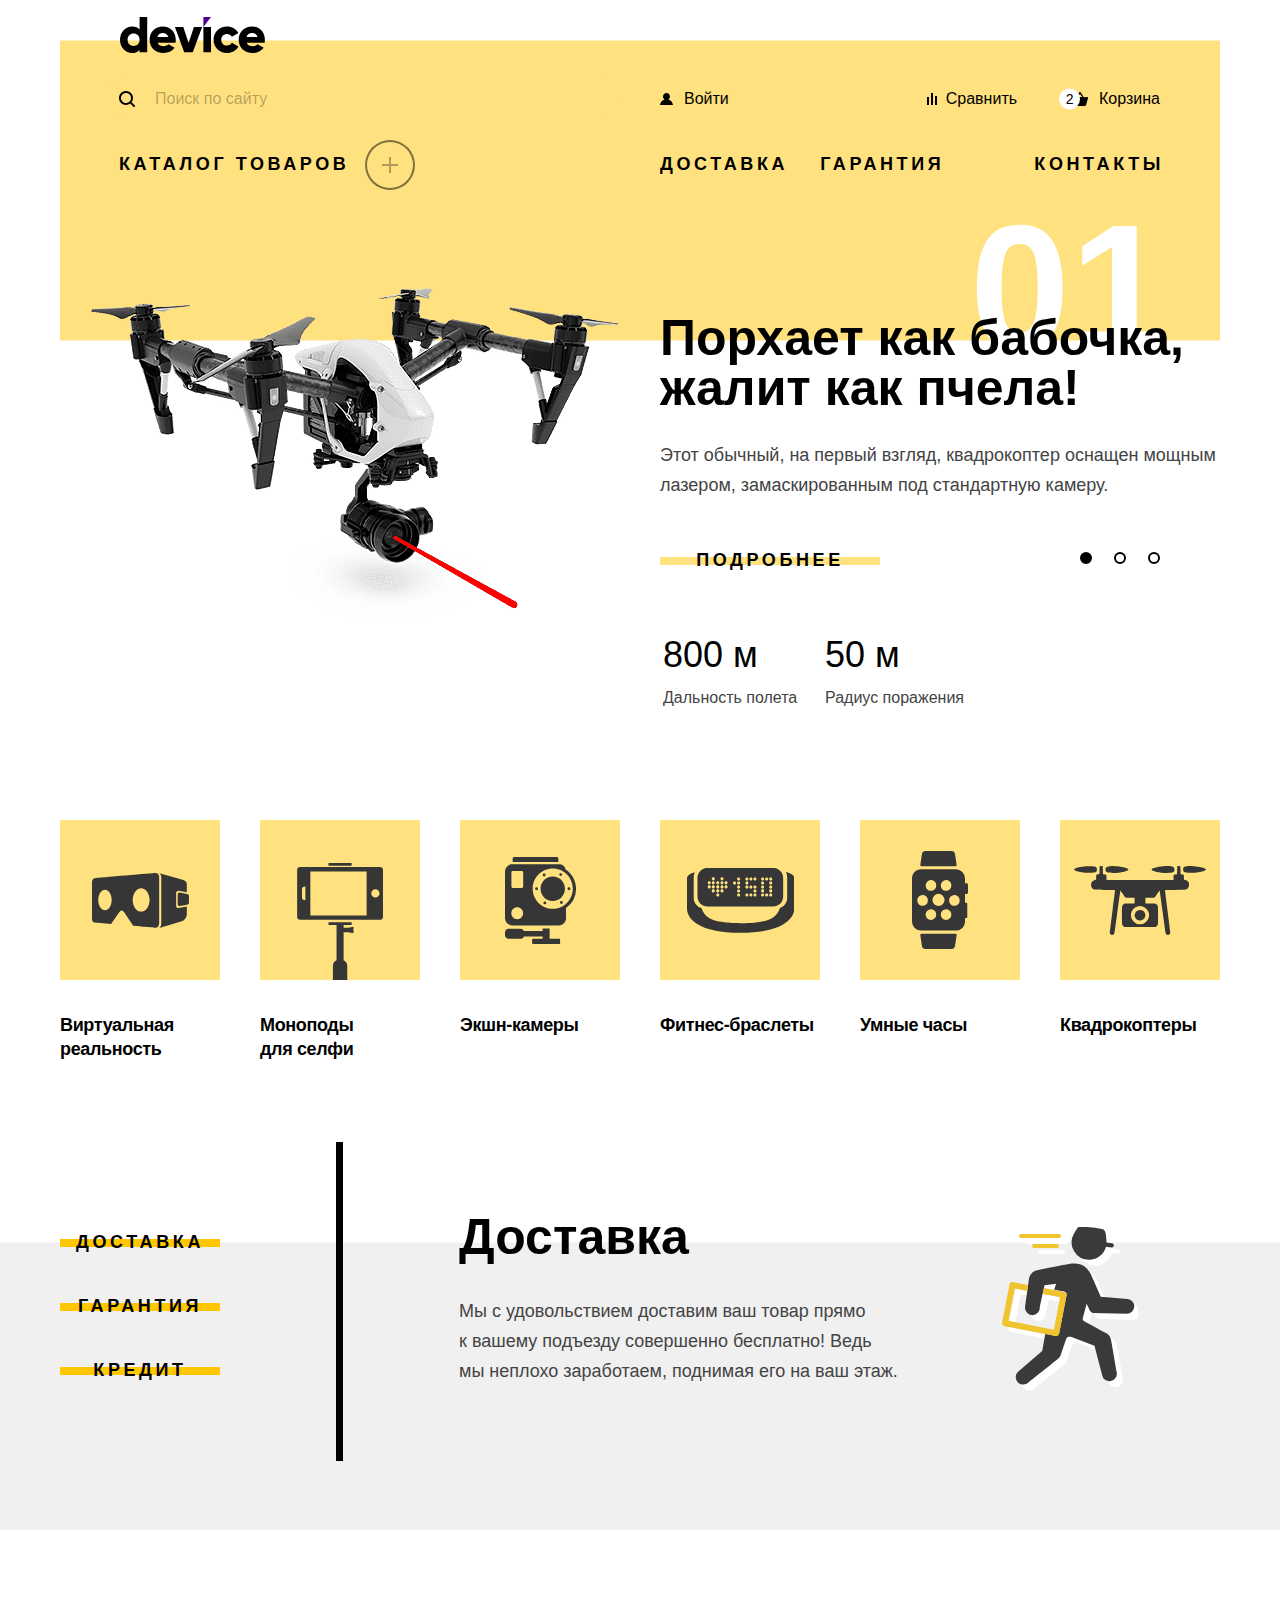
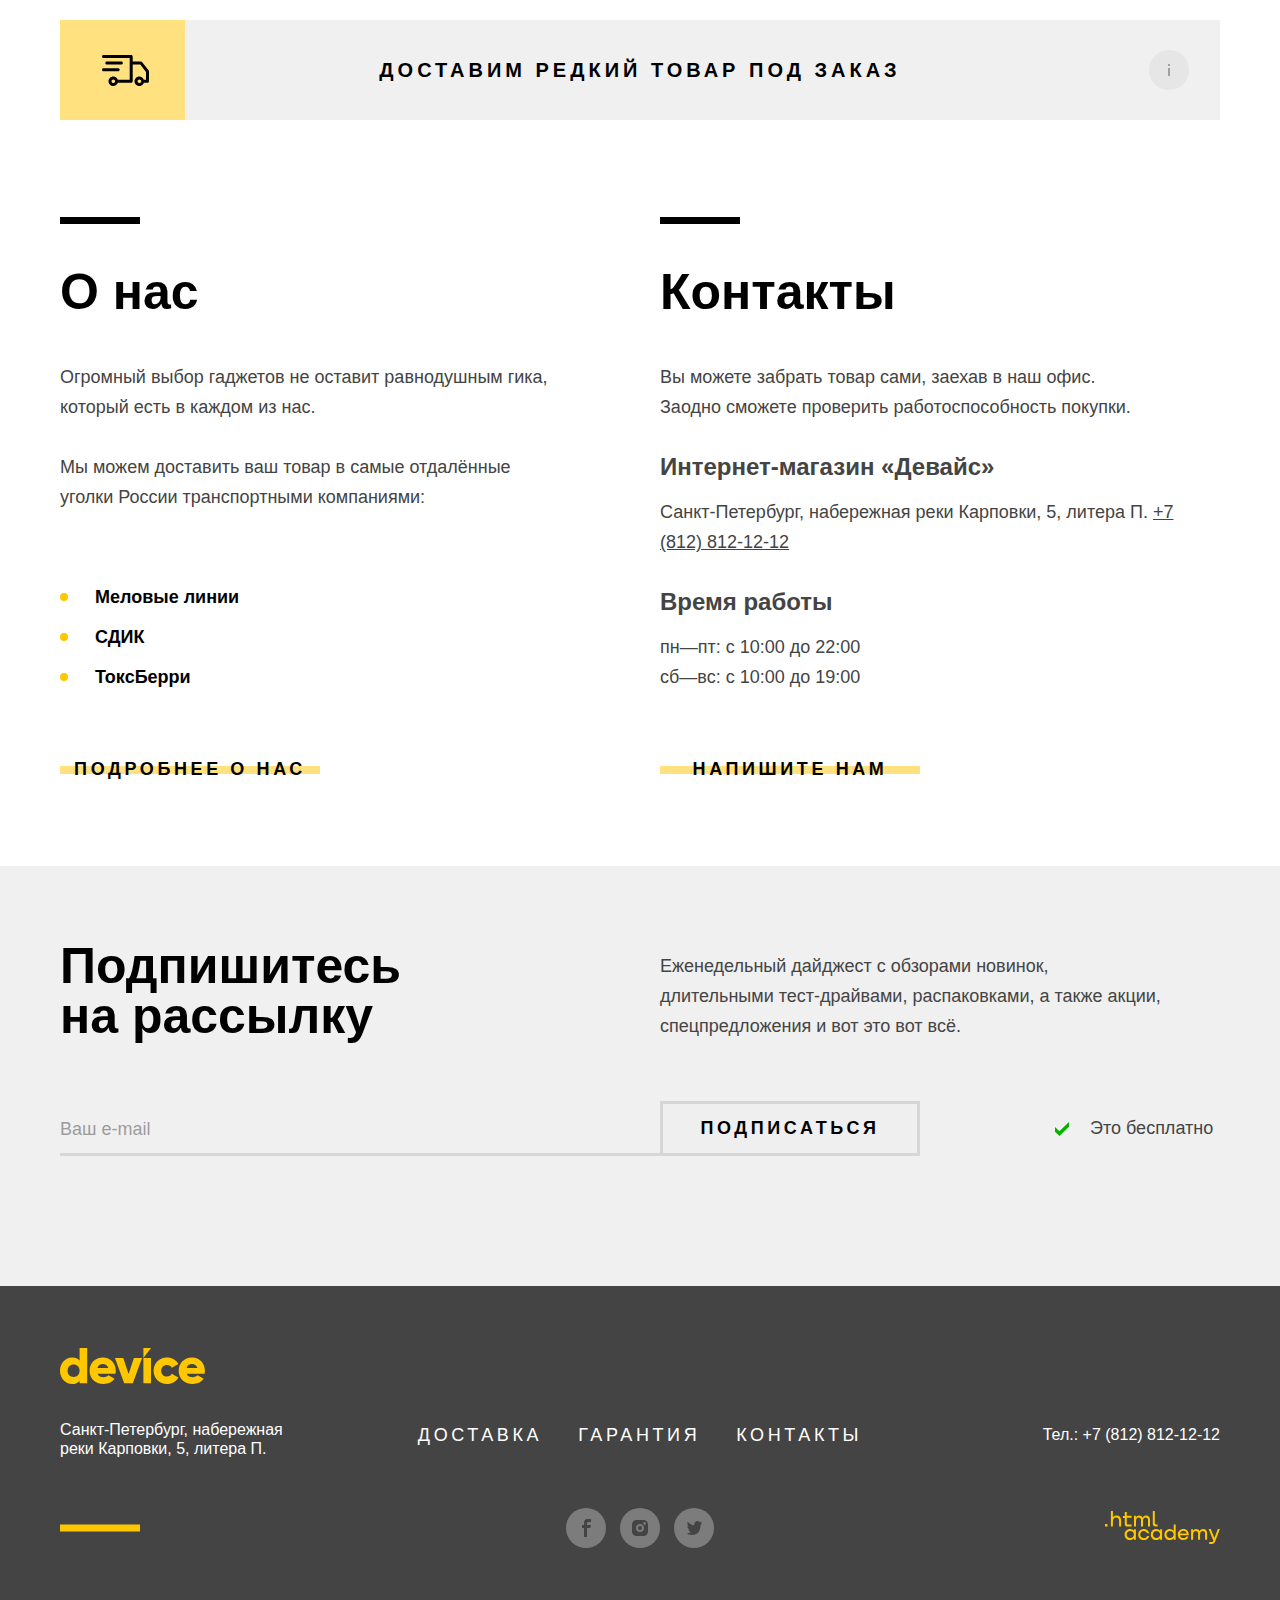
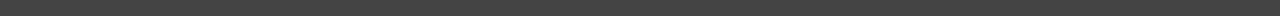
==== commit 20cafdf8: "fixed" ====
--- a/index.html
+++ b/index.html
@@ -4,6 +4,7 @@
 <head>
   <meta charset="utf-8">
   <title>Интернет-магазин гаджетов "Девайс"</title>
+  <link rel="icon" type="image/png" sizes="32x32" href="favicon.png">
   <link rel="stylesheet" href="styles/styles.css">
 </head>
 
@@ -21,7 +22,7 @@
           <form class="nav-form" action="https://echo.htmlacademy.ru/" method="get">
             <label class="visually-hidden" for="nav-search">Поиск по сайту</label>
             <input class="nav-search" type="text" id="nav-search" placeholder="Поиск по сайту">
-            <button class="nav-form-btn" type="button">Найти</button>
+            <button class="nav-form-btn" type="search">Найти</button>
           </form>
         </li>
         <li class="user-nav-item">
@@ -84,7 +85,7 @@
           <div class="subcatalog-wrap">
             <ul class="subcatalog">
               <li class="subcatalog-item"><a class="subcatalog-link" href="#">Виртуальная реальность</a></li>
-              <li class="subcatalog-item"><a class="subcatalog-link" href="#">Моноподы для cелфи</a></li>
+              <li class="subcatalog-item"><a class="subcatalog-link" href="catalog.html">Моноподы для cелфи</a></li>
               <li class="subcatalog-item"><a class="subcatalog-link" href="#">Экшн-камеры</a></li>
             </ul>
             <ul class="subcatalog">
@@ -119,7 +120,7 @@
 
 
         <ol class="slider-list">
-           <li class="slider-item">
+           <li class="slider-item slider-1">
             <div class="slider-card">
               <img class="slider-img" src="img/slider-1.png" width="560" height="560" alt="Фотография квадрокоптера">
               <div class="slider-controls">
@@ -176,7 +177,7 @@
 
           <!-- Слайдер 2  -->
 
-          <!-- <li class="slider-item">
+          <li class="slider-item slider-2">
             <div class="slider-card">
               <img class="slider-img" src="img/slider-2.png" width="560" height="560" alt="Фотография квадрокоптера">
               <div class="slider-controls">
@@ -226,10 +227,10 @@
                 </tr>
               </table>
           </div>
-          </li> -->
+          </li>
 
           <!-- Слайдер 3-->
-          <!-- <li class="slider-item">
+          <li class="slider-item slider-3">
             <div class="slider-card">
               <img class="slider-img" src="img/slider-3.png" width="560" height="560" alt="Фотография квадрокоптера">
               <div class="slider-controls">
@@ -283,7 +284,7 @@
                 </tr>
               </table>
           </div>
-          </li> -->
+          </li>
         </ol>
 
     </section>
@@ -295,33 +296,39 @@
 
       <ul class="category-list">
         <li class="category-item">
-          <a class="category-link category-virtual" href="#">
+          <a class="category-link" href="#">
+            <div class="category-link-background category-virtual"></div>
             <h2 class="category-title">Виртуальная реальность</h2>
           </a>
         </li>
         <li class="category-item">
-          <a class="category-link category-monopod" href="catalog.html">
+          <a class="category-link" href="catalog.html">
+            <div class="category-link-background category-monopod"></div>
             <h2 class="category-title">Моноподы<br>
               для селфи</h2>
           </a>
         </li>
         <li class="category-item">
-          <a class="category-link category-camera" href="#">
+          <a class="category-link " href="#">
+            <div class="category-link-background category-camera"></div>
             <h2 class="category-title">Экшн-камеры</h2>
           </a>
         </li>
         <li class="category-item">
-          <a class="category-link category-fitness" href="#">
+          <a class="category-link" href="#">
+            <div class="category-link-background category-fitness"></div>
             <h2 class="category-title">Фитнес-браслеты</h2>
           </a>
         </li>
         <li class="category-item">
-          <a class="category-link category-watch" href="#">
+          <a class="category-link" href="#">
+            <div class="category-link-background category-watch"></div>
             <h2 class="category-title">Умные часы</h2>
           </a>
         </li>
         <li class="category-item">
-          <a class="category-link category-kvadrokopter" href="#">
+          <a class="category-link" href="#">
+            <div class="category-link-background category-kvadrokopter"></div>
             <h2 class="category-title">Квадрокоптеры</h2>
           </a>
         </li>
@@ -354,18 +361,18 @@
                мы неплохо заработаем, поднимая его на ваш этаж.
             </p>
           </li>
-          <!-- <li class="service-content-item servis-contet-warranty">
+          <li class="service-content-item servis-contet-warranty">
             <h2 class="title service-title">Гарантия</h2>
             <p class="service-content-text">Если из-за возгорания купленного у нас товара у вас
               сгорит дом — не переживайте, мы выдадим вам новый.
               Товар, не дом, конечно же.
             </p>
-          </li> -->
-          <!-- <li class="service-content-item servis-contet-credit">
+          </li>
+          <li class="service-content-item servis-contet-credit">
             <h2 class="title service-title">Кредит</h2>
             <p class="service-content-text">Залезть в долговую яму стало проще! Кредитные консультанты подберут для вас наиболее выгодные условия кредита. Выгодные для банка, разумеется.
             </p>
-          </li> -->
+          </li>
         </ol>
       </div>
     </section>
@@ -475,19 +482,19 @@
           <ul class="footer-social-list">
             <li class="footer-social-item">
               <a class="button-social" href="https://www.facebook.com/htmlacademy">
-                <svg width="9" height="18" class="footer-social-icon" fill="none" xmlns="http://www.w3.org/2000/svg"><path d="M6.5 3H9V0H5.6C2.8 0 2 1.7 2 4.2V6H0v3h2v9h3V9h3.3l.6-3H5V4.5C5 3.7 5.3 3 6.5 3Z"/></svg>
+                <svg width="9" height="18" aria-hidden="true" focusable="false" role="img" class="footer-social-icon" fill="none" xmlns="http://www.w3.org/2000/svg"><path d="M6.5 3H9V0H5.6C2.8 0 2 1.7 2 4.2V6H0v3h2v9h3V9h3.3l.6-3H5V4.5C5 3.7 5.3 3 6.5 3Z"/></svg>
                 <span class="visually-hidden">Фейсбук</span>
               </a>
             </li>
             <li class="footer-social-item">
               <a class="button-social" href="https://www.instagram.com/htmlacademy/">
-                <svg width="16" height="16" class="footer-social-icon" fill="none" xmlns="http://www.w3.org/2000/svg"><path d="M8 10a2 2 0 1 0 0-4 2 2 0 0 0 0 4Z" fill="#444"/><path d="M14.7 1.3c-.9-.9-2-1.3-3.4-1.3H4.7C1.9 0 0 1.9 0 4.7v6.6c0 1.4.4 2.6 1.4 3.4.9.9 2 1.3 3.3 1.3h6.6c1.4 0 2.6-.4 3.4-1.3.8-.9 1.3-2 1.3-3.4V4.7c0-1.4-.4-2.6-1.3-3.4ZM8 12.1c-2.2 0-4.1-1.8-4.1-4.1S5.8 3.9 8 3.9c2.2 0 4.1 1.8 4.1 4.1s-1.9 4.1-4.1 4.1Zm4.6-7.4c-.7 0-1.3-.5-1.3-1.3s.5-1.3 1.3-1.3c.7 0 1.3.6 1.3 1.3 0 .7-.6 1.3-1.3 1.3Z"/></svg>
+                <svg width="16" height="16" aria-hidden="true" focusable="false" role="img" class="footer-social-icon" fill="none" xmlns="http://www.w3.org/2000/svg"><path d="M8 10a2 2 0 1 0 0-4 2 2 0 0 0 0 4Z" fill="#444"/><path d="M14.7 1.3c-.9-.9-2-1.3-3.4-1.3H4.7C1.9 0 0 1.9 0 4.7v6.6c0 1.4.4 2.6 1.4 3.4.9.9 2 1.3 3.3 1.3h6.6c1.4 0 2.6-.4 3.4-1.3.8-.9 1.3-2 1.3-3.4V4.7c0-1.4-.4-2.6-1.3-3.4ZM8 12.1c-2.2 0-4.1-1.8-4.1-4.1S5.8 3.9 8 3.9c2.2 0 4.1 1.8 4.1 4.1s-1.9 4.1-4.1 4.1Zm4.6-7.4c-.7 0-1.3-.5-1.3-1.3s.5-1.3 1.3-1.3c.7 0 1.3.6 1.3 1.3 0 .7-.6 1.3-1.3 1.3Z"/></svg>
                 <span class="visually-hidden">Инстаграм</span>
               </a>
             </li>
             <li class="footer-social-item">
               <a class="button-social" href="https://twitter.com/htmlacademy_ru">
-                <svg width="15" height="14" class="footer-social-icon" fill="none" xmlns="http://www.w3.org/2000/svg"><path d="M9.7.1c1.5-.5 2.6.3 3.2 1.1.5-.2 1.1-.4 1.7-.6 0 .8-.5 1.4-.8 1.6.7.2 1.2-.4 1.2-.4-.1.9-.9 1.7-1.4 1.9-.2 6.3-2.8 10.4-8.9 10.3h-.4C4 14 .6 13.6 0 12.2c2 .2 3.4-.4 4.1-1.1-.8-.3-2.4-.4-2.6-2.8.3.2.5.3 1.1.2C1.5 7.7.3 7 .4 5c.3.3.9.5 1.2.4C1 5.2-.2 2.3.8.8c1.6 1.7 3.3 3.4 6.3 3.5.2-2.1 1-3.5 2.6-4.2Z"/></svg>
+                <svg width="15" height="14" aria-hidden="true" focusable="false" role="img" class="footer-social-icon" fill="none" xmlns="http://www.w3.org/2000/svg"><path d="M9.7.1c1.5-.5 2.6.3 3.2 1.1.5-.2 1.1-.4 1.7-.6 0 .8-.5 1.4-.8 1.6.7.2 1.2-.4 1.2-.4-.1.9-.9 1.7-1.4 1.9-.2 6.3-2.8 10.4-8.9 10.3h-.4C4 14 .6 13.6 0 12.2c2 .2 3.4-.4 4.1-1.1-.8-.3-2.4-.4-2.6-2.8.3.2.5.3 1.1.2C1.5 7.7.3 7 .4 5c.3.3.9.5 1.2.4C1 5.2-.2 2.3.8.8c1.6 1.7 3.3 3.4 6.3 3.5.2-2.1 1-3.5 2.6-4.2Z"/></svg>
                 <span class="visually-hidden">Твиттер</span>
               </a>
             </li>
@@ -495,7 +502,7 @@
         </section>
 
         <a class="footer-academy" href="https://htmlacademy.ru/">
-          <svg width="115" height="34" class="footer-academy-img" fill="none" xmlns="http://www.w3.org/2000/svg"><path d="M0 12.9v2.6h2.5v-2.6H0ZM11.6 4.5c-1.6 0-2.8.7-3.6 1.7h-.1V0h-2v15.5h2v-5.3c0-2.1 1.3-3.6 3.3-3.6 1.8 0 2.9 1.4 2.9 3.2v5.7h2V9.4c.1-3-1.8-4.9-4.5-4.9ZM26.6 4.8h-4.8V1.1h-2v3.8h-1.9v2h1.9v6c0 1.7 1 2.7 2.7 2.7h4.1v-2h-3.7c-.7 0-1.1-.4-1.1-1.1V6.8h4.8v-2ZM41.1 4.6c-1.6 0-2.9.8-3.5 2.1h-.1c-.6-1.2-1.8-2.1-3.4-2.1-1.4 0-2.5.8-3.1 1.8h-.1V4.8H29v10.6h2V10c0-2 1-3.5 2.6-3.5 1.5 0 2.4 1 2.4 2.6v6.3h2V9.8c0-2.4 1.4-3.3 2.6-3.3 1.5 0 2.4 1 2.4 2.6v6.3h2V8.9c.1-2.5-1.4-4.3-3.9-4.3ZM47.8 12.7c0 1.7 1 2.7 2.8 2.7h2v-2h-1.7c-.7 0-1.1-.4-1.1-1.1V0h-2v12.7ZM28.9 19.7c-.9-1.1-2.2-1.8-3.9-1.8-3.1 0-5.4 2.3-5.4 5.6s2.3 5.6 5.4 5.6c1.8 0 3-.8 3.8-1.9h.1v1.6h2V18.2h-2v1.5Zm-3.6 7.4c-2.2 0-3.6-1.6-3.6-3.6s1.4-3.6 3.6-3.6 3.6 1.6 3.6 3.6c0 1.9-1.4 3.6-3.6 3.6ZM44.2 22c-.5-2.4-2.6-4.1-5.4-4.1a5.4 5.4 0 0 0-5.6 5.6c0 3.1 2.2 5.6 5.6 5.6 2.8 0 4.9-1.8 5.4-4.2h-2.1a3.4 3.4 0 0 1-3.3 2.3c-2.2 0-3.6-1.6-3.6-3.6s1.4-3.6 3.6-3.6c1.6 0 2.8 1 3.3 2.2h2.1V22ZM55.1 19.7c-.9-1.1-2.2-1.8-3.9-1.8-3.1 0-5.4 2.3-5.4 5.6s2.3 5.6 5.4 5.6c1.8 0 3-.8 3.8-1.9h.1v1.6h2V18.2h-2v1.5Zm-3.6 7.4c-2.2 0-3.6-1.6-3.6-3.6s1.4-3.6 3.6-3.6 3.6 1.6 3.6 3.6c0 1.9-1.5 3.6-3.6 3.6ZM68.7 19.8c-.9-1.1-2.2-1.9-3.9-1.9-3.1 0-5.4 2.3-5.4 5.6s2.2 5.6 5.4 5.6c1.7 0 3-.8 3.8-1.8h.1v1.5h2V13.4h-2v6.4Zm-3.6 7.3c-2.2 0-3.6-1.6-3.6-3.6s1.4-3.6 3.6-3.6 3.6 1.6 3.6 3.6c-.1 2-1.5 3.6-3.6 3.6ZM78.3 17.9c-3.3 0-5.5 2.5-5.5 5.6 0 3 2.1 5.6 5.5 5.6 2.5 0 4.5-1.3 5.2-3.6h-2.1c-.5 1-1.6 1.6-3 1.6-1.9 0-3.3-1.3-3.4-2.9h8.8c.2-3.6-2-6.3-5.5-6.3Zm0 1.9c1.7 0 3 1 3.3 2.6h-6.5c.3-1.5 1.5-2.6 3.2-2.6ZM98.2 17.9c-1.6 0-2.9.8-3.6 2h-.1c-.6-1.2-1.8-2-3.4-2-1.4 0-2.5.7-3.1 1.8v-1.5h-1.9v10.6h2v-5.4c0-2 1-3.4 2.6-3.5 1.5 0 2.4 1 2.4 2.6v6.3h2v-5.6c0-2.4 1.4-3.3 2.6-3.3 1.5 0 2.4 1 2.4 2.6v6.3h2v-6.5c.1-2.6-1.4-4.4-3.9-4.4ZM109.4 27l-3.6-8.9h-2.2l4.8 11.6c-.3.9-.7 1.2-1.7 1.2h-2.5v2h2.5c1.8 0 2.8-.8 3.5-2.6l4.7-12.2h-2.1l-3.4 8.9Z" /></svg>
+          <svg width="115" height="34" aria-hidden="true" focusable="false" role="img" class="footer-academy-img" fill="none" xmlns="http://www.w3.org/2000/svg"><path d="M0 12.9v2.6h2.5v-2.6H0ZM11.6 4.5c-1.6 0-2.8.7-3.6 1.7h-.1V0h-2v15.5h2v-5.3c0-2.1 1.3-3.6 3.3-3.6 1.8 0 2.9 1.4 2.9 3.2v5.7h2V9.4c.1-3-1.8-4.9-4.5-4.9ZM26.6 4.8h-4.8V1.1h-2v3.8h-1.9v2h1.9v6c0 1.7 1 2.7 2.7 2.7h4.1v-2h-3.7c-.7 0-1.1-.4-1.1-1.1V6.8h4.8v-2ZM41.1 4.6c-1.6 0-2.9.8-3.5 2.1h-.1c-.6-1.2-1.8-2.1-3.4-2.1-1.4 0-2.5.8-3.1 1.8h-.1V4.8H29v10.6h2V10c0-2 1-3.5 2.6-3.5 1.5 0 2.4 1 2.4 2.6v6.3h2V9.8c0-2.4 1.4-3.3 2.6-3.3 1.5 0 2.4 1 2.4 2.6v6.3h2V8.9c.1-2.5-1.4-4.3-3.9-4.3ZM47.8 12.7c0 1.7 1 2.7 2.8 2.7h2v-2h-1.7c-.7 0-1.1-.4-1.1-1.1V0h-2v12.7ZM28.9 19.7c-.9-1.1-2.2-1.8-3.9-1.8-3.1 0-5.4 2.3-5.4 5.6s2.3 5.6 5.4 5.6c1.8 0 3-.8 3.8-1.9h.1v1.6h2V18.2h-2v1.5Zm-3.6 7.4c-2.2 0-3.6-1.6-3.6-3.6s1.4-3.6 3.6-3.6 3.6 1.6 3.6 3.6c0 1.9-1.4 3.6-3.6 3.6ZM44.2 22c-.5-2.4-2.6-4.1-5.4-4.1a5.4 5.4 0 0 0-5.6 5.6c0 3.1 2.2 5.6 5.6 5.6 2.8 0 4.9-1.8 5.4-4.2h-2.1a3.4 3.4 0 0 1-3.3 2.3c-2.2 0-3.6-1.6-3.6-3.6s1.4-3.6 3.6-3.6c1.6 0 2.8 1 3.3 2.2h2.1V22ZM55.1 19.7c-.9-1.1-2.2-1.8-3.9-1.8-3.1 0-5.4 2.3-5.4 5.6s2.3 5.6 5.4 5.6c1.8 0 3-.8 3.8-1.9h.1v1.6h2V18.2h-2v1.5Zm-3.6 7.4c-2.2 0-3.6-1.6-3.6-3.6s1.4-3.6 3.6-3.6 3.6 1.6 3.6 3.6c0 1.9-1.5 3.6-3.6 3.6ZM68.7 19.8c-.9-1.1-2.2-1.9-3.9-1.9-3.1 0-5.4 2.3-5.4 5.6s2.2 5.6 5.4 5.6c1.7 0 3-.8 3.8-1.8h.1v1.5h2V13.4h-2v6.4Zm-3.6 7.3c-2.2 0-3.6-1.6-3.6-3.6s1.4-3.6 3.6-3.6 3.6 1.6 3.6 3.6c-.1 2-1.5 3.6-3.6 3.6ZM78.3 17.9c-3.3 0-5.5 2.5-5.5 5.6 0 3 2.1 5.6 5.5 5.6 2.5 0 4.5-1.3 5.2-3.6h-2.1c-.5 1-1.6 1.6-3 1.6-1.9 0-3.3-1.3-3.4-2.9h8.8c.2-3.6-2-6.3-5.5-6.3Zm0 1.9c1.7 0 3 1 3.3 2.6h-6.5c.3-1.5 1.5-2.6 3.2-2.6ZM98.2 17.9c-1.6 0-2.9.8-3.6 2h-.1c-.6-1.2-1.8-2-3.4-2-1.4 0-2.5.7-3.1 1.8v-1.5h-1.9v10.6h2v-5.4c0-2 1-3.4 2.6-3.5 1.5 0 2.4 1 2.4 2.6v6.3h2v-5.6c0-2.4 1.4-3.3 2.6-3.3 1.5 0 2.4 1 2.4 2.6v6.3h2v-6.5c.1-2.6-1.4-4.4-3.9-4.4ZM109.4 27l-3.6-8.9h-2.2l4.8 11.6c-.3.9-.7 1.2-1.7 1.2h-2.5v2h2.5c1.8 0 2.8-.8 3.5-2.6l4.7-12.2h-2.1l-3.4 8.9Z" /></svg>
         </a>
       </div>
 
@@ -541,7 +548,7 @@
             </span>
             <span class="delivery-number-wrap">
               <button class="delivery-number-btn number-btn-minus" type="button"></button>
-              <input class="modal-field" type="text" id="delivery-number" name="delivery-number" placeholder="1">
+              <input class="modal-field" type="number" id="delivery-number" name="delivery-number" min="1" value="1" required>
               <button class="delivery-number-btn number-btn-plus" type="button"></button>
             </span>
           </p>
--- a/styles/styles.css
+++ b/styles/styles.css
@@ -38,7 +38,7 @@
   height: 100%;
 }
 
-body{
+body {
   display: flex;
   flex-direction: column;
   min-width: 1200px;
@@ -59,7 +59,7 @@
   padding: 0;
   overflow: hidden;
   border: 0;
-  clip: rect(0 0 0 0)
+  clip: rect(0 0 0 0);
 }
 
 
@@ -84,8 +84,8 @@
 }
 
 .navigation {
- padding-left: 43px;
- padding-right: 35px;
+  padding-left: 43px;
+  padding-right: 35px;
 }
 
 .user-nav-list {
@@ -112,6 +112,7 @@
 .user-nav-item:last-child {
   margin-left: 12px;
 }
+
 .item-compare {
   margin-left: auto;
 }
@@ -120,20 +121,89 @@
   position: relative;
 }
 
+.nav-search {
+  width: 516px;
+  padding: 10px 170px 10px 52px;
+  font-family: "Rubik", "Arial", sans-serif;
+  font-size: 16px;
+  line-height: 19px;
+  background-color: #ffe17f;
+  border: none;
+  border-radius: 20px;
+}
+
+.nav-search:not(:placeholder-shown) {
+  box-shadow: inset 0 0 0 2px #000000;
+  color: #000000;
+  border-radius: 20px;
+  outline: none;
+}
+
+.nav-search:not(:placeholder-shown):focus {
+  box-shadow: inset 0 0 0 2px #000000;
+}
+
+.nav-search:placeholder-shown + .nav-form-btn {
+  display: none;
+}
+
+.nav-search::-webkit-input-placeholder {
+  color: rgba(0, 0, 0, 0.3);
+}
+
+.nav-search::-moz-placeholder {
+  color: rgba(0, 0, 0, 0.3);
+}
+
+.nav-search:-ms-input-placeholder {
+  color: rgba(0, 0, 0, 0.3);
+}
+
+.nav-form::before {
+  content: "";
+  position: absolute;
+  top: 50%;
+  transform: translateY(-50%);
+  left: 16px;
+  width: 16px;
+  height: 16px;
+  background: url("../img/search.svg");
+}
+
+.nav-search:hover::-webkit-input-placeholder {
+  color: rgba(0, 0, 0, 0.6);
+}
+
+.nav-search:hover::-moz-placeholder {
+  color: rgba(0, 0, 0, 0.6);
+}
+
+.nav-search:hover:-ms-input-placeholder {
+  color: rgba(0, 0, 0, 0.6);
+}
+
+.nav-search:focus {
+  outline: none;
+  box-shadow: inset 0 0 0 2px #af4fff;
+}
+
+.nav-search:active {
+  box-shadow: inset 0 0 0 2px #000000;
+}
+
 .nav-form-btn {
   position: absolute;
-  top: 0px;
-  right: 0px;
-  display: none;
+  top: 0;
+  right: 0;
   padding: 8px 55px 8px 53px;
-  font-family: "Rubik", Arial, sans-serif;
+  font-family: "Rubik", "Arial", sans-serif;
   font-weight: 400;
   font-size: 16px;
   line-height: 19px;
   color: #000000;
   background-color: transparent;
   border: 2px solid #000000;
-  border-radius: 0px 20px 20px 0px;
+  border-radius: 0 20px 20px 0;
   outline: none;
 }
 
@@ -144,6 +214,10 @@
 
 .nav-form-btn:focus {
   border: 2px solid #af4fff;
+}
+
+.nav-form-btn:focus:hover {
+  border: 2px solid #000000;
 }
 
 .nav-form-btn:active {
@@ -151,64 +225,6 @@
   background-color: #000000;
   border: 2px solid #000000;
 }
-
-.nav-search {
-  width: 516px;
-  padding: 10px 170px 10px 52px;
-  font-family: "Rubik", Arial, sans-serif;
-  font-size: 16px;
-  line-height: 19px;
-  background-color: #ffe17f;
-  border: none;
-  border-radius: 20px;
-}
-
-.nav-search::-webkit-input-placeholder {
-  color: rgba(0, 0, 0, 0.3);
-}
-.nav-search::-moz-placeholder {
-  color: rgba(0, 0, 0, 0.3);
-}
-.nav-search:-ms-input-placeholder {
-  color: rgba(0, 0, 0, 0.3);
-}
-
-.nav-form::before {
-  content: "";
-  position: absolute;
-  top: 50%;
-  transform: translateY(-50%);
-  left: 16px;
-  width: 16px;
-  height: 16px;
-  background: url("../img/search.svg");
-}
-
-.nav-search:hover::-webkit-input-placeholder {
-  color: rgba(0, 0, 0, 0.6);
-}
-
-.nav-search:hover::-moz-placeholder {
-  color: rgba(0, 0, 0, 0.6);
-}
-
-.nav-search:hover:-ms-input-placeholder{
-  color: rgba(0, 0, 0, 0.6);
-}
-
-.nav-search:focus {
-  outline: none;
-  box-shadow: inset 0 0 0 2px #af4fff;
-}
-
-.nav-search:active {
-  box-shadow: inset 0 0 0 2px #000000;
-}
-
-.nav-search:active + .nav-form-btn {
-  display: block;
-}
-
 
 .user-nav-link {
   position: relative;
@@ -284,6 +300,7 @@
 
 .user-nav-link:focus {
   box-shadow: inset 0 0 0 2px #af4fff;
+  outline: none;
 }
 
 .user-nav-link:focus:active {
@@ -331,7 +348,7 @@
   padding: 14px 16px 15px;
   min-width: 140px;
   max-width: 300px;
-  font-family: "Raleway", sans-serif;
+  font-family: "Raleway", "Arial", sans-serif;
   font-weight: 800;
   font-size: 18px;
   line-height: 21px;
@@ -367,7 +384,7 @@
   background-position: center;
 }
 
-.nav-link-catalog:hover:after {
+.nav-link-catalog:hover::after {
   content: "";
   position: absolute;
   top: 50%;
@@ -388,6 +405,7 @@
 
 .nav-link:focus {
   box-shadow: inset 0 0 0 2px #af4fff;
+  outline: none;
 }
 
 .nav-link:active {
@@ -399,16 +417,12 @@
 
 .subcatalog-wrap {
   display: none;
-  padding-bottom: 32px;
   position: absolute;
   width: 100%;
   min-height: 150px;
   margin: 0;
   margin-left: -43px;
-  padding: 0;
-  padding-top: 30px;
-  padding-left: 45px;
-  padding-bottom: 45px;
+  padding: 30px 0 45px 45px;
   background-color: #ffe17f;
   z-index: 1;
 }
@@ -435,7 +449,7 @@
   border-radius: 20px;
 }
 
-.nav-item:focus-within .subcatalog-wrap{
+.nav-item:focus-within .subcatalog-wrap {
   display: flex;
 }
 
@@ -446,6 +460,7 @@
 .subcatalog-link:focus {
   box-shadow: inset 0 0 0 2px #af4fff;
   opacity: 1;
+  outline: none;
 }
 
 .subcatalog-link:active {
@@ -473,7 +488,7 @@
 
 .button {
   padding: 10px 0;
-  font-family: "Raleway", sans-serif;
+  font-family: "Raleway", "Arial", sans-serif;
   font-weight: 800;
   font-size: 18px;
   line-height: 21px;
@@ -483,6 +498,7 @@
   border: none;
   text-transform: uppercase;
   text-decoration: none;
+  cursor: pointer;
   outline: none;
 }
 
@@ -516,6 +532,11 @@
   padding: 0;
 }
 
+.slider-2,
+.slider-3 {
+  display: none;
+}
+
 .slider-card {
   position: relative;
   width: 560px;
@@ -530,7 +551,6 @@
   transform: translateY(-50%);
   display: flex;
   justify-content: space-between;
-
 }
 
 .slider-button {
@@ -538,8 +558,7 @@
   padding: 10px;
   width: 40px;
   height: 80px;
-  background-color: transparent;
-  background: no-repeat url("../img/arrow-slider.svg") 50% 50%;
+  background: no-repeat url("../img/arrow-slider.svg") 50% 50% transparent;
   border: none;
   outline: none;
   border-radius: 6px;
@@ -550,7 +569,7 @@
   opacity: 0.6;
 }
 
-.slider-button:focus{
+.slider-button:focus {
   box-shadow: inset 0 0 0 2px #af4fff;
 }
 
@@ -630,13 +649,12 @@
 }
 
 .btn-slider:focus::before {
-  background: #AF4FFF;
+  background: #af4fff;
   outline: none;
 }
 
 .btn-slider:active {
   background: #ffe17f;
-
 }
 
 .btn-slider::before:active {
@@ -675,8 +693,8 @@
   opacity: 0.6;
 }
 
-.slider-pagination-button:focus{
-  border-color: #af4fff ;
+.slider-pagination-button:focus {
+  border-color: #af4fff;
   outline: none;
 }
 
@@ -703,87 +721,94 @@
 /* Каталог */
 
 .category {
-  margin-bottom: 68px;
+  margin-bottom: 48px;
 }
 
 .category-list {
   display: flex;
   flex-wrap: wrap;
-  justify-content: flex-start;
   gap: 40px;
   margin: 0;
   padding: 0;
   list-style-type: none;
 }
 
-.category-item {
+.category-link {
+  position: relative;
+  display: block;
   width: 160px;
-  min-height: 253px;
-}
-
-.category-link {
-  position: relative;
   text-decoration: none;
 }
 
-.category-link::before {
-  content: "";
-  position: absolute;
-  top: 0;
-  left: 0;
+.category-link-background {
+  position: relative;
+  margin-bottom: 33px;
   width: 160px;
   height: 160px;
   background-color: #ffe17f;
+}
+
+.category-link-background::before {
+  content: "";
+  position: absolute;
+  top: 0;
+  right: 0;
+  left: 0;
+  bottom: 0;
+  background-position: center;
   background-repeat: no-repeat;
-  background-position: center;
 }
 
 .category-virtual::before {
-  background-image: url(../img/category/virtual-reality.svg);
-}
+  background-image: url("../img/category/virtual-reality.svg");
+}
+
 
 .category-monopod::before {
-  background-image: url(../img/category/monopod.svg);
+  background-image: url("../img/category/monopod.svg");
   background-position: bottom center;
 }
 
 .category-camera::before {
-  background-image: url(../img/category/action-camera.svg);
+  background-image: url("../img/category/action-camera.svg");
 }
 
 .category-fitness::before {
-  background-image: url(../img/category/fitness-bracelet.svg);
+  background-image: url("../img/category/fitness-bracelet.svg");
 }
 
 .category-watch::before {
-  background-image: url(../img/category/watch.svg);
+  background-image: url("../img/category/watch.svg");
 }
 
 .category-kvadrokopter::before {
-  background-image: url(../img/category/kvadrokopter.svg);
-}
-
-
-.category-link:hover::before {
-  background-color: #FFC700;
-}
-
-a:focus {
-  outline: none;
-}
-
-.category-link:focus::before {
-  box-shadow: inset 0 0 0 5px #AF4FFF;
+  background-image: url("../img/category/kvadrokopter.svg");
+}
+
+
+.category-link:hover .category-link-background {
+  background-color: #ffc700;
+}
+
+.category-link:focus .category-link-background {
+  box-shadow: inset 0 0 0 5px #af4fff;
+}
+
+.category-link:focus {
+  outline: none;
 }
 
 .category-link:focus .category-title {
-  color: #AF4FFF;
-}
-
-.category-link:active::before {
+  color: #af4fff;
+}
+
+.category-link:active .category-link-background {
+  box-shadow: none;
   background-color: #ffc700;
-  box-shadow: none;
-  fill-opacity: 0.3;
+}
+
+.category-link:active .category-link-background::before {
+  opacity: 0.3;
 }
 
 .category-link:active .category-title {
@@ -792,15 +817,14 @@
 }
 
 .category-title {
-  position: relative;
-  top: 193px;
   margin: 0;
   margin-bottom: 33px;
-  font-family: "Raleway", sans-serif;
+  font-family: "Raleway", "Arial", sans-serif;
   font-size: 18px;
   line-height: 24px;
   letter-spacing: -0.02em;
   color: #000000;
+  outline: none;
 }
 
 /* Сервисы */
@@ -808,7 +832,7 @@
 .service {
   margin-bottom: 90px;
   padding-bottom: 69px;
-  background: linear-gradient(180deg, #ffffff 100px,#f0f0f0 101px);
+  background: linear-gradient(180deg, #ffffff 100px, #f0f0f0 101px);
 }
 
 .service-container {
@@ -852,11 +876,11 @@
 }
 
 .btn-service:hover {
-  background-color: #FFC700;
+  background-color: #ffc700;
 }
 
 .btn-service:focus::before {
-  background-color: #AF4FFF;
+  background-color: #af4fff;
 }
 
 .btn-service:active {
@@ -905,6 +929,12 @@
   background: url("../img/tab-delivery.svg") no-repeat;
 }
 
+.servis-contet-warranty,
+.servis-contet-credit {
+  display: none;
+}
+
+
 .servis-contet-warranty::before {
   top: -10px;
   right: -215px;
@@ -923,7 +953,7 @@
 
 /* Модальное окно */
 
-.modal-main{
+.modal-main {
   margin-bottom: 97px;
 }
 
@@ -932,7 +962,7 @@
   width: 1160px;
   height: 100px;
   padding: 0 125px;
-  font-family: "Raleway", sans-serif;
+  font-family: "Raleway", "Arial", sans-serif;
   font-weight: 800;
   font-size: 20px;
   line-height: 23px;
@@ -952,7 +982,6 @@
   top: 0;
   left: 0;
   box-sizing: border-box;
-  background-color: #ffe17f;
   border: 5px solid transparent;
   border-right: 0;
   background: no-repeat url("../img/delivery-1.svg") center #ffe17f;
@@ -1007,14 +1036,13 @@
 .button-modal:active::before {
   border: 5px solid transparent;
   border-right: 0;
-}
-
-.button-modal:active::before {
   color: #000000;
   opacity: 0.3;
 }
+
+
 .button-modal:active::after {
-background-color: #dcdcdc;
+  background-color: #dcdcdc;
 }
 
 
@@ -1032,7 +1060,6 @@
   margin: 0;
   margin-bottom: 30px;
   padding: 0;
-
 }
 
 .about-company {
@@ -1077,7 +1104,6 @@
   padding-left: 35px;
   font-weight: 700;
   line-height: 20px;
-  padding-left: 35px;
   list-style-type: none;
 }
 
@@ -1089,11 +1115,9 @@
   left: 0;
   top: 50%;
   transform: translateY(-50%);
-  background: #FFC700;
+  background: #ffc700;
   border-radius: 50%;
 }
-
-
 
 .btn-about {
   position: relative;
@@ -1116,16 +1140,16 @@
 }
 
 .btn-about:hover {
-  background: #FFE17F;
+  background: #ffe17f;
 }
 
 .btn-about:focus::before {
-  background: #AF4FFF;
+  background: #af4fff;
   outline: none;
 }
 
 .btn-about:active {
-  background: #FFE17F;
+  background: #ffe17f;
   color: rgba(0, 0, 0, 0.3);
 }
 
@@ -1142,7 +1166,6 @@
   margin-bottom: 15px;
   font-weight: 700;
   font-size: 24px;
-
 }
 
 .contacts-address {
@@ -1189,7 +1212,7 @@
   width: calc(50% + 20px);
   float: left;
   padding: 13px 40px 9px 0;
-  font-family: "Rubik", Arial, sans-serif;
+  font-family: "Rubik", "Arial", sans-serif;
   font-weight: 400;
   font-size: 18px;
   line-height: 30px;
@@ -1212,16 +1235,30 @@
   color: rgba(68, 68, 68, 0.5);
 }
 
-.field:hover{
+.field:hover {
   border-bottom: 3px solid rgba(0, 0, 0, 0.2);
+}
+
+.field:hover::-webkit-input-placeholder {
+  color: rgba(68, 68, 68, 0.7);
+}
+
+.field:hover::-moz-placeholder {
+  color: rgba(68, 68, 68, 0.7);
+}
+
+.field:hover:-ms-input-placeholder {
+  color: rgba(68, 68, 68, 0.7);
 }
 
 .field:focus {
   background-color: #dcdcdc;
-  border: none;
-}
-
-.field:active {
+  border-bottom: 3px solid #dcdcdc;
+}
+
+.field:not(:placeholder-shown) {
+  color: #444444;
+  background-color: transparent;
   border-bottom: 3px solid #000000;
 }
 
@@ -1237,16 +1274,21 @@
   background-color: #000000;
 }
 
+.newsletter-button:focus:hover {
+  background-color: #000000;
+  border: #000000;
+}
+
 .newsletter-button:focus {
   background-color: #f0f0f0;
   border: 3px solid #af4fff;
+  outline: none;
 }
 
 .newsletter-button:active {
   color: rgba(255, 255, 255, 0.3);
   background-color: #000000;
   border: 3px solid #000000;
-
 }
 
 .newsletter-free {
@@ -1324,7 +1366,7 @@
 .footer-nav-link {
   position: relative;
   padding: 14px 18px 15px;
-  font-family: "Raleway", sans-serif;
+  font-family: "Raleway", "Arial", sans-serif;
   font-size: 18px;
   line-height: 21px;
   text-align: center;
@@ -1351,6 +1393,7 @@
 
 .footer-nav-link:focus {
   box-shadow: inset 0 0 0 2px #af4fff;
+  outline: none;
 }
 
 .footer-nav-link:active {
@@ -1375,6 +1418,7 @@
 
 .footer-phone:focus {
   box-shadow: inset 0 0 0 2px #af4fff;
+  outline: none;
 }
 
 .footer-phone:active {
@@ -1421,7 +1465,7 @@
   height: 40px;
 }
 
-.footer-social-item:last-child{
+.footer-social-item:last-child {
   margin-right: 0;
 }
 
@@ -1440,7 +1484,8 @@
 
 .button-social:focus {
   background-color: transparent;
-  box-shadow:  0 0 0 5px #af4fff;
+  box-shadow: 0 0 0 5px #af4fff;
+  outline: none;
 }
 
 .button-social:active {
@@ -1455,7 +1500,7 @@
   right: 0;
   left: 0;
   margin: auto;
-  fill: #444444
+  fill: #444444;
 }
 
 .button-social:focus .footer-social-icon {
@@ -1487,6 +1532,7 @@
 
 .footer-academy:focus {
   box-shadow: inset 0 0 0 2px #af4fff;
+  outline: none;
 }
 
 .footer-academy:active {
@@ -1509,11 +1555,12 @@
 .inner-header {
   width: 1160px;
   margin: 0 auto;
-  padding: 37px 60px 45px 60px;
+  padding: 37px 0 43px 0;
 }
 
 .inner-header .title {
   margin-bottom: 18px;
+  padding-left: 60px;
 }
 
 .breadcrumbs {
@@ -1521,14 +1568,14 @@
   justify-content: flex-start;
   flex-wrap: wrap;
   margin: 0;
-  margin-left: -15px;
   padding: 0;
+  padding-left: 45px;
   list-style-type: none;
 }
 
 .breadcrumbs-item {
   position: relative;
-  margin-right: 11px;
+  margin-right: 10px;
 }
 
 .breadcrumbs-item::after {
@@ -1557,14 +1604,15 @@
 }
 
 .breadcrumbs-link:hover {
- color: #000000;
-}
-
-.breadcrumbs-link:focus{
- box-shadow: inset 0 0 0 5px  #af4fff;
-}
-
-.breadcrumbs-link:focus span.breadcrumbs-link-text{
+  color: #000000;
+}
+
+.breadcrumbs-link:focus {
+  box-shadow: inset 0 0 0 5px  #af4fff;
+  outline: none;
+}
+
+.breadcrumbs-link:focus span.breadcrumbs-link-text {
   opacity: 0.6;
 }
 
@@ -1573,53 +1621,71 @@
   box-shadow: none;
 }
 
+.catalog-products {
+  display: grid;
+  grid-template-columns: 1fr 328px 832px 1fr;
+  grid-template-rows: 70px auto;
+  background-color: #ebebeb;
+  overflow: hidden;
+}
+
 /* Фильтры */
 
-.catalog-products {
-  display: flex;
-  width: 1160px;
-  margin: 0 auto;
-  color: #000000;
-}
-
 .catalog-filter {
   position: relative;
+  grid-column: 2/3;
+  grid-row: 2/3;
   width: 328px;
   padding-left: 60px;
   padding-right: 68px;
-  background-color: #ebebeb;
+}
+
+.filter-title-wrap {
+  grid-column: 2/3;
+  grid-row: 1/2;
+  position: relative;
+  height: 70px;
+  padding: 25px 10px 25px 60px;
+}
+
+.filter-title-wrap::before {
+  content: "";
+  position: absolute;
+  width: calc((100vw - 1160px) / 2 + 328px);
+  height: 70px;
+  top: 0;
+  right: 0;
+  background-color: #dcdcdc;
 }
 
 .filter-title {
-  margin: 0;
-  margin-bottom: 83px;
-  margin-left: -60px;
-  padding: 25px 0 25px 60px;
-  width: 328px;
-  font-family: "Raleway", sans-serif;
+  position: relative;
+  margin: 0;
+  font-family: "Raleway", "Arial", sans-serif;
   font-size: 16px;
   line-height: 19px;
   letter-spacing: 0.2em;
   text-transform: uppercase;
-  background-color: #dcdcdc;
+  z-index: 1;
 }
 
 .catalog-filter-title {
   position: relative;
-  margin-bottom: 22px;
+  padding: 12px 0;
+  margin-bottom: 12px;
   font-weight: 700;
   line-height: 20px;
   letter-spacing: -0.02em;
 }
 
-.filter-title-price {
-  margin-bottom: 37px;
+.catalog-filter-content {
+  padding-top: 73px;
 }
 
 .catalog-filter-title::before {
   content: "";
   position: absolute;
-  top: -14px;
+  top: -1px;
   width: 200px;
   height: 2px;
   background-color: #000000;
@@ -1629,12 +1695,13 @@
 
 .range {
   max-width: 220px;
+  padding: 12px 0;
 }
 
 .range-scale {
   position: relative;
   height: 2px;
-  margin-bottom: 15px;
+  margin-bottom: 45px;
   background-color: #dcdcdc;
 }
 
@@ -1659,28 +1726,59 @@
   outline: none;
 }
 
+.range-toggle:focus + .catalog-filter-label {
+  color: #af4fff;
+}
+
+/* .range-toggle:not(:focus-visible) + .catalog-filter-label,
+.range-toggle:not(:focus-visible) + .catalog-filter-label .catalog-filter-input {
+  outline: none;
+  border-color: transparent;
+  border: none;
+  background-color: transparent;
+  color: #000000;
+} */
+
 .range-toggle:active {
   background-color: #000000;
   border: 2px solid #000000;
 }
 
+.range-toggle:active + .catalog-filter-label {
+  color: #000000;
+}
+
+.catalog-filter-input[type="number"] {
+  -moz-appearance: textfield;
+}
+
 .toggle-min {
   top: -9px;
   left: 0;
 }
 
+.toggle-min + .catalog-filter-label {
+  left: -5px;
+}
+
 .toggle-max {
   top: -9px;
   right: -9px;
 }
 
-.range-wrapper-inputs {
-  display: flex;
-  justify-content: space-between;
+.toggle-max + .catalog-filter-label {
+  right: 0;
+  transform: translateX(50%);
 }
 
 .catalog-filter-label {
-  display: flex;
+  position: absolute;
+  top: 17px;
+  display: flex;
+  max-width: 60px;
+  font-size: 15px;
+  line-height: 18px;
+  color: rgba(0, 0, 0, 0.3);
 }
 
 .range-input {
@@ -1688,6 +1786,7 @@
   padding: 0 2px;
   font: inherit;
   text-align: left;
+  color: inherit;
   background-color: transparent;
   border: none;
   appearance: textfield;
@@ -1699,24 +1798,22 @@
   margin: 0;
 }
 
-
 .catalog-filter-group {
   margin: 0;
-  margin-bottom: 48px;
+  margin-bottom: 23px;
   padding: 0;
   border: none;
 }
 
-.catalog-filter-group:last-child {
-  mb38px
-}
-
-.filter-color {
-  margin-bottom: 53px;
-}
+.catalog-filter-group:first-of-type {
+  margin-bottom: 12px;
+}
+
+/* Чекбоксы */
 
 .catalog-filter-list {
   margin: 0;
+  margin-bottom: 15px;
   padding: 0;
   list-style-type: none;
 }
@@ -1725,14 +1822,6 @@
   margin-bottom: 10px;
 }
 
-.catalog-filter-label {
-  font-size: 15px;
-  line-height: 18px;
-  opacity: 0.3;
-}
-
-
-/* Чекбоксы */
 
 .control {
   position: relative;
@@ -1787,7 +1876,7 @@
 }
 
 .control:active .control-mark,
-.control:active .control-label{
+.control:active .control-label {
   opacity: 0.2;
 }
 
@@ -1830,10 +1919,8 @@
 
 .button-filter {
   position: relative;
-
   width: 200px;
   background-color: transparent;
-
   z-index: 1;
 }
 
@@ -1853,9 +1940,6 @@
   background-color: #ffc700;
 }
 
-.button-filter:focus::before {
-  background-color: #af4fff;
-}
 
 .button-filter:active {
   color: rgba(0, 0, 0, 0.3);
@@ -1864,15 +1948,13 @@
 
 /* Сортировка товара */
 
-.catalog-right-column {
-  width: 832px;
-}
-
 .sorting-container {
+  grid-column: 3/4;
+  grid-row: 1/2;
   display: flex;
   align-items: center;
   padding: 11px 0 8px 72px;
-  background-color: #ebebeb;
+  height: 70px;
 }
 
 .sorting-type {
@@ -1882,7 +1964,7 @@
 .sorting-title {
   display: inline-block;
   margin-right: 25px;
-  font-family: "Raleway", Arial, sans-serif;
+  font-family: "Raleway", "Arial", sans-serif;
   font-size: 16px;
   line-height: 19px;
   letter-spacing: 0.2em;
@@ -1932,11 +2014,11 @@
 }
 
 .sorting-btn svg {
-  fill:rgba(0, 0, 0, 0.2);
+  fill: rgba(0, 0, 0, 0.2);
 }
 
 .sorting-btn:hover svg {
-  fill:rgba(0, 0, 0, 0.5);
+  fill: rgba(0, 0, 0, 0.5);
 }
 
 .sorting-btn:focus {
@@ -1947,16 +2029,32 @@
   fill: #000000;
 }
 
-
-
 /* Карточка товара */
+
+.product-list-wrap {
+  position: relative;
+  grid-column: 3/4;
+  grid-row: 2/3;
+  padding: 69px 0 77px 72px;
+}
+
+.product-list-wrap::before {
+  content: "";
+  position: absolute;
+  width: calc((100vw - 1160px) / 2 + 832px);
+  height: 100%;
+  top: 0;
+  left: 0;
+  background-color: #ffffff;
+}
 
 .product-list {
   display: grid;
   grid-template-columns: 360px 360px;
   column-gap: 40px;
   row-gap: 44px;
-  margin: 69px 0 44px 72px;
+  margin: 0;
+  margin-bottom: 47px;
   padding: 0;
   list-style-type: none;
 }
@@ -1991,10 +2089,6 @@
   width: 100%;
   height: 380px;
   background-color: rgba(240, 240, 240, 0.8);
-}
-
-.product-card-btn-wrap {
-
 }
 
 .product-card-btn {
@@ -2039,18 +2133,22 @@
   background-color: #ffc700;
 }
 
+.product-card-link:focus .product-card-image {
+  box-shadow: 0 0 0 5px #af4fff;
+}
+
+.product-card-link:focus {
+  outline: none;
+}
+
+.product-card-link:focus .product-card-description .product-card-title,
+.product-card-link:focus .product-card-description .product-card-price {
+  color: #af4fff;
+}
+
 .product-card-btn:active {
   color: rgba(0, 0, 0, 0.3);
   background-color: #ffc700;
-}
-
-.product-card-link:focus .product-card-image {
-  box-shadow:  0 0 0 5px #af4fff;
-}
-
-.product-card-link:focus .product-card-description .product-card-title,
-.product-card-link:focus .product-card-description .product-card-price{
-  color: #af4fff;
 }
 
 .product-card-image {
@@ -2067,7 +2165,7 @@
   font-weight: 700;
   line-height: 24px;
   letter-spacing: -0.02em;
-  color: #000;
+  color: #000000;
 }
 
 .product-card-price {
@@ -2077,11 +2175,11 @@
 }
 
 .product-list-show-more {
-  margin-left: 72px;
+  position: relative;
   margin-bottom: 51px;
   width: 760px;
   min-height: 55px;
-  font-family: "Raleway", sans-serif;
+  font-family: "Raleway", "Arial", sans-serif;
   font-weight: 800;
   font-size: 16px;
   line-height: 19px;
@@ -2097,7 +2195,7 @@
 }
 
 .product-list-show-more:focus {
-  border: 5px solid #AF4FFF;
+  border: 5px solid #af4fff;
   outline: none;
 }
 
@@ -2109,14 +2207,16 @@
 /* Пагинация */
 
 .pagination {
+  position: relative;
   display: flex;
   justify-content: space-between;
   align-items: center;
-  margin: 0 0 77px 72px;
+  margin: 0;
   padding: 0;
   background-color: #ebebeb;
   list-style-type: none;
 }
+
 .pagination-item:first-child {
   margin-right: 170px;
 }
@@ -2136,7 +2236,7 @@
 
 .pagination-control {
   padding: 27px 30px 24px 30px;
-  font-family: "Raleway", sans-serif;
+  font-family: "Raleway", "Arial", sans-serif;
   font-weight: 800;
   letter-spacing: 0.2em;
   color: #000000;
@@ -2150,7 +2250,7 @@
 .pagination-control:focus {
   background-color: #f0f0f0;
   box-shadow: inset 0 0 0 5px #af4fff;
-
+  outline: none;
 }
 
 .pagination-control:active {
@@ -2172,6 +2272,7 @@
 
 .pagination-page:focus {
   box-shadow: inset 0 0 0 5px #af4fff;
+  outline: none;
 }
 
 .pagination-page:active {
@@ -2188,13 +2289,13 @@
   z-index: 1;
   width: 320px;
   min-height: 105px;
-  font-family: "Rubik", Arial, sans-serif;
+  font-family: "Rubik", "Arial", sans-serif;
   font-weight: 400;
   font-size: 16px;
   line-height: 20px;
   color: #ffffff;
   background-color: #000000;
-  box-shadow: 0px 10px 0px rgba(0, 0, 0, 0.1);
+  box-shadow: 0 10px 0 rgba(0, 0, 0, 0.1);
   display: none;
 }
 
@@ -2209,18 +2310,18 @@
   left: 150px;
   width: 14px;
   height: 6px;
-  background:url("../img/triangle.svg") ;
+  background: url("../img/triangle.svg");
 }
 
 .popover-content {
-   width: 100%;
+  width: 100%;
 }
 
 .cart-items-list {
-   margin: 0;
-   padding: 20px;
-   padding-right: 13px;
-   list-style-type: none;
+  margin: 0;
+  padding: 20px;
+  padding-right: 13px;
+  list-style-type: none;
 }
 
 .cart-item {
@@ -2252,6 +2353,10 @@
 
 .cart-item-link:hover {
   opacity: 0.6;
+}
+
+.cart-item-link:focus {
+  outline: none;
 }
 
 .cart-item-link:focus .cart-img {
@@ -2306,7 +2411,7 @@
 }
 
 .cart-item-button:hover svg {
-  fill:rgba(255, 255, 255, 0.6);
+  fill: rgba(255, 255, 255, 0.6);
 }
 
 .cart-item-button:focus svg {
@@ -2318,7 +2423,7 @@
 }
 
 .cart-item-button:active svg {
-  fill:rgba(255, 255, 255, 0.3);
+  fill: rgba(255, 255, 255, 0.3);
 }
 
 .cart-item-button:active {
@@ -2339,7 +2444,7 @@
   width: 280px;
   height: 50px;
   margin: 20px;
-  color: #000;
+  color: #000000;
   background: #ffffff;
   border: none;
 }
@@ -2367,7 +2472,6 @@
   position: fixed;
   top: 0;
   left: 0;
-  display: flex;
   width: 100%;
   height: 100%;
   background: rgba(240, 240, 240, 0.9);
@@ -2378,9 +2482,9 @@
   position: relative;
   margin: auto;
   padding: 62px 70px;
-  background-color: #FFFFFF;
+  background-color: #ffffff;
   border: 10px solid #000000;
-  box-shadow: 0px 10px 0px rgba(0, 0, 0, 0.1);
+  box-shadow: 0 10px 0 rgba(0, 0, 0, 0.1);
 }
 
 .modal-delivery {
@@ -2390,7 +2494,7 @@
 .modal-title {
   margin: 0;
   margin-bottom: 67px;
-  font-family: "Raleway", sans-serif;
+  font-family: "Raleway", "Arial", sans-serif;
   font-weight: 800;
   font-size: 50px;
   line-height: 50px;
@@ -2442,12 +2546,19 @@
 .modal-field {
   position: relative;
   padding: 20px 50px 20px 20px;
-  font-family: "Rubik", Arial, sans-serif;
+  font-family: "Rubik", "Arial", sans-serif;
   font-size: 16px;
   line-height: 20px;
+  color: rgba(0, 0, 0, 0.6);
   background-color: #f0f0f0;
   border: none;
   outline: none;
+}
+
+.modal-field:not(:placeholder-shown):focus {
+  color: #000000;
+  background-color: transparent;
+  box-shadow: 0 0 0 3px #000000;
 }
 
 .modal-field-user {
@@ -2462,17 +2573,16 @@
   background-position: 326px 24px;
 }
 
-.modal-field::-webkit-input-placeholder { /* Chrome/Opera/Safari */
+/* .modal-field::-webkit-input-placeholder {
+}
+
+.modal-field::-moz-placeholder {
   color: rgba(0, 0, 0, 0.6);
 }
 
-.modal-field::-moz-placeholder { /* Firefox 19+ */
+.modal-field:-ms-input-placeholder {
   color: rgba(0, 0, 0, 0.6);
-}
-
-.modal-field:-ms-input-placeholder { /* IE 10+ */
-  color: rgba(0, 0, 0, 0.6);
-}
+} */
 
 .modal-field:hover {
   background-color: #ebebeb;
@@ -2481,32 +2591,6 @@
 .modal-field:focus {
   box-shadow: 0 0 0 5px #af4fff;
 }
-
-.modal-field:focus:active {
-  background-color: transparent;
-  box-shadow: none;
-  box-shadow: inset 0 0 0 3px #000000;
-}
-
-.modal-field:active {
-  background-color: transparent;
-  box-shadow: none;
-  box-shadow: inset 0 0 0 3px #000000;
-}
-
-.modal-field:active::-webkit-input-placeholder { /* Chrome/Opera/Safari */
-  color: rgba(0, 0, 0, 0.6);
-}
-
-.modal-field:active::-moz-placeholder { /* Firefox 19+ */
-  color: rgba(0, 0, 0, 0.6);
-}
-
-
-.modal-field:active:-ms-input-placeholder { /* IE 10+ */
-  color: rgba(0, 0, 0, 0.6);
-}
-
 
 input[type="email"].modal-field::-webkit-input-placeholder {
   color: #000000;
@@ -2571,7 +2655,7 @@
   border: none;
 }
 
-.modal-info:hover .info-text{
+.modal-info:hover .info-text {
   display: block;
 }
 
@@ -2586,7 +2670,7 @@
   left: -140px;
   padding: 19px;
   width: 200px;
-  font-family: "Rubik", Arial, sans-serif;
+  font-family: "Rubik", "Arial", sans-serif;
   font-weight: 400;
   font-size: 16px;
   line-height: 20px;
@@ -2609,29 +2693,29 @@
 
 .delivery-number-wrap {
   position: relative;
-  /* display: flex; */
 }
 
 .delivery-number-wrap .modal-field {
   position: static;
   width: 160px;
-  padding: 20px 50px;
+  padding: 20px 50px 20px 70px;
   text-align: center;
-}
-
-.delivery-number-wrap .modal-field::-webkit-input-placeholder { /* Chrome/Opera/Safari */
   color: #000000;
 }
 
-.delivery-number-wrap .modal-field::-moz-placeholder { /* Firefox 19+ */
+.delivery-number-wrap .modal-field::-webkit-input-placeholder {
   color: #000000;
 }
 
-.delivery-number-wrap .modal-field:-ms-input-placeholder { /* IE 10+ */
+.delivery-number-wrap .modal-field::-moz-placeholder {
   color: #000000;
 }
 
-.delivery-number-btn  {
+.delivery-number-wrap .modal-field:-ms-input-placeholder {
+  color: #000000;
+}
+
+.delivery-number-btn {
   position: absolute;
   padding: 0;
   width: 32px;
@@ -2685,9 +2769,9 @@
   background-color: rgba(0, 0, 0, 0.6);
 }
 
-.number-btn-minus:hover:before,
-.number-btn-plus:hover:before,
-.number-btn-plus:hover:after {
+.number-btn-minus:hover::before,
+.number-btn-plus:hover::before,
+.number-btn-plus:hover::after {
   background-color: #000000;
 }
 
@@ -2695,9 +2779,9 @@
   border: 2px solid #af4fff;
 }
 
-.number-btn-minus:active:before,
-.number-btn-plus:active:before,
-.number-btn-plus:active:after {
+.number-btn-minus:active::before,
+.number-btn-plus:active::before,
+.number-btn-plus:active::after {
   background-color: rgba(0, 0, 0, 0.1);
 }
 
@@ -2734,6 +2818,10 @@
   background-color: #ffc700;
 }
 
+.modal-btn:focus {
+  outline: none;
+}
+
 .modal-btn:focus::before {
   background-color: #af4fff;
 }
@@ -2750,12 +2838,3 @@
 .modal-btn:active::before {
   background-color: transparent;
 }
-
-
-
-
-
-
-
-
-
